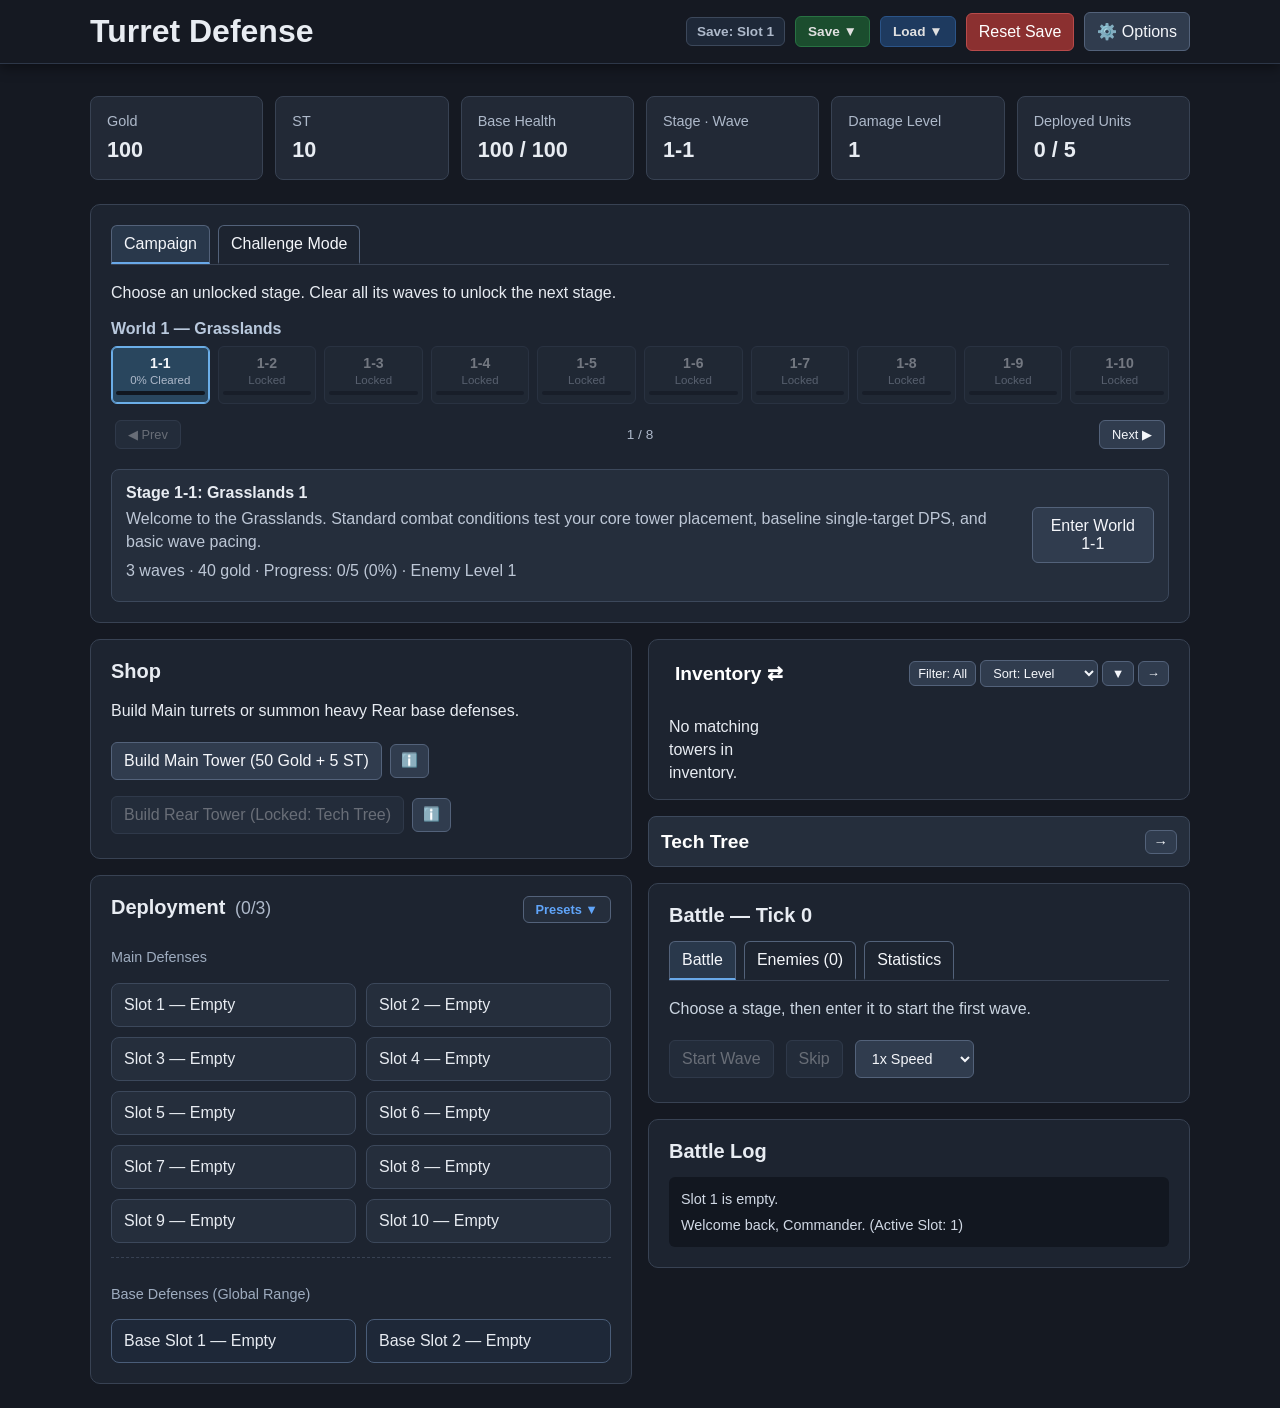
==== towerdefense/index.html @ 0124f371 "Rename towerdefense.html to index.html" ====
<!doctype html>
<html lang="en">
  <head>
    <meta charset="UTF-8" />
    <meta name="viewport" content="width=device-width, initial-scale=1.0" />
    <title>Turret Defense</title>
    <link rel="stylesheet" href="style.css" />

    <script src="units.js" defer></script>
    <script src="pool.js" defer></script>
    <script src="enemies.js" defer></script>
    <script src="techTree.js" defer></script>
    <script src="game.js" defer></script>
    <script src="battle.js" defer></script>
  </head>

  <body>
    <!-- Sticky / Fixed Top Navigation Bar -->
    <div class="title-bar">
      <div class="title-row">
        <div>
          <h1>Turret Defense</h1>
        </div>

        <div class="save-controls-group">
          <span id="active-save-display" class="save-slot-display"
            >Save: Slot 1</span
          >

          <!-- Save Menu Dropdown -->
          <div class="slot-dropdown-container">
            <button
              id="save-menu-btn"
              class="slot-action-btn save"
              type="button"
            >
              Save ▼
            </button>
            <div id="save-menu" class="slot-dropdown-menu hidden">
              <button
                type="button"
                class="slot-menu-item"
                onclick="handleSaveToSlot(1)"
              >
                Save to Slot 1
              </button>
              <button
                type="button"
                class="slot-menu-item"
                onclick="handleSaveToSlot(2)"
              >
                Save to Slot 2
              </button>
              <button
                type="button"
                class="slot-menu-item"
                onclick="handleSaveToSlot(3)"
              >
                Save to Slot 3
              </button>
            </div>
          </div>

          <!-- Load Menu Dropdown -->
          <div class="slot-dropdown-container">
            <button
              id="load-menu-btn"
              class="slot-action-btn load"
              type="button"
            >
              Load ▼
            </button>
            <div id="load-menu" class="slot-dropdown-menu hidden">
              <button
                type="button"
                class="slot-menu-item"
                onclick="handleLoadFromSlot(1)"
              >
                Load Slot 1
              </button>
              <button
                type="button"
                class="slot-menu-item"
                onclick="handleLoadFromSlot(2)"
              >
                Load Slot 2
              </button>
              <button
                type="button"
                class="slot-menu-item"
                onclick="handleLoadFromSlot(3)"
              >
                Load Slot 3
              </button>
            </div>
          </div>

          <button id="reset-storage-button" class="reset-button" type="button">
            Reset Save
          </button>
          <button id="options-menu-btn" type="button" class="action-button">
            ⚙️ Options
          </button>
        </div>
      </div>
    </div>

    <!-- Options Modal Overlay -->
    <div id="options-modal-overlay" class="unit-popup-overlay hidden">
      <div class="unit-popup options-popup">
        <div class="unit-popup-header">
          <h2>⚙️ Game Options</h2>
          <button
            id="close-options-btn"
            type="button"
            class="unit-popup-close"
            aria-label="Close options"
          >
            ×
          </button>
        </div>

        <div class="options-content">
          <label class="option-row">
            <input type="checkbox" id="toggle-clear-popup-checkbox" checked />
            <span>Show Stage Cleared Summary Popup</span>
          </label>

          <label class="option-row">
            <input
              type="checkbox"
              id="toggle-backline-cooldown-checkbox"
              checked
            />
            <span>Show Backline Cooldown</span>
          </label>

          <label class="option-row">
            <input
              type="checkbox"
              id="toggle-frontline-cooldown-checkbox"
              checked
            />
            <span>Show Frontline Cooldown</span>
          </label>

          <label class="option-row">
            <input type="checkbox" id="toggle-swap-layout-checkbox" />
            <span>Show Backline Above Main</span>
          </label>

          <label class="option-row">
            <input type="checkbox" id="toggle-simplified-log-checkbox" />
            <span>Simplify Battle Log</span>
          </label>

          <label class="option-row">
            <input type="checkbox" id="toggle-hide-maxed-tech-checkbox" />
            <span>Hide Maxed Tech Upgrades</span>
          </label>

          <label class="option-row">
            <input type="checkbox" id="toggle-unpin-topbar-checkbox" />
            <span>Unpin Top Bar</span>
          </label>

          <label class="option-row">
            <input
              type="checkbox"
              id="toggle-show-more-stats-checkbox"
              checked
            />
            <span>Show More Stats</span>
          </label>

          <label class="option-row">
            <input
              type="checkbox"
              id="toggle-show-tech-bonus-checkbox"
              checked
            />
            <span>Show Tech Stat Breakdown</span>
          </label>
        </div>

        <div class="unit-popup-actions">
          <button
            id="save-options-btn"
            type="button"
            class="stage-clear-continue-btn"
          >
            Done
          </button>
        </div>
      </div>
    </div>

    <!-- Non-Sticky Stats Bar -->
    <header class="stats-header">
      <div class="stats">
        <div class="stat"><span>Gold</span><strong id="gold">100</strong></div>
        <div class="stat"><span>ST</span><strong id="st">0</strong></div>
        <div class="stat">
          <span>Base Health</span><strong id="base-health">100 / 100</strong>
        </div>
        <div class="stat">
          <span>Stage · Wave</span><strong id="wave">1-1 · 0</strong>
        </div>
        <div class="stat">
          <span>Damage Level</span><strong id="damage-level">1</strong>
        </div>
        <div class="stat">
          <span>Deployed Units</span><strong id="active-slots">0 / 3</strong>
        </div>
      </div>
    </header>

    <main>
      <!-- FULL-WIDTH TOP PANEL -->
      <section class="panel campaign-panel">
        <div class="tab-buttons">
          <button
            id="campaign-mode-tab-btn"
            class="tab-button active"
            type="button"
          >
            Campaign
          </button>
          <button id="challenge-mode-tab-btn" class="tab-button" type="button">
            Challenge Mode
          </button>
        </div>

        <p id="mode-description-text">
          Choose an unlocked stage. Clear all its waves to unlock the next
          stage.
        </p>

        <div id="stage-world-label" class="stage-world-label">
          World 1 — Grasslands
        </div>

        <div id="stage-grid" class="stage-grid"></div>
        <div id="stage-details" class="stage-details"></div>
      </section>

      <!-- TWO-COLUMN GAME CONTAINER -->
      <div class="game-columns">
        <!-- LEFT COLUMN: Gameplay & Actions -->
        <div class="left-column">
          <section class="panel shop-panel">
            <h2>Shop</h2>
            <p>Build Main turrets or summon heavy Rear base defenses.</p>

            <div class="shop-actions">
              <div class="shop-build-group">
                <button id="buy-unit" type="button">
                  Build Main Tower (50 Gold + 5 ST)
                </button>
                <button
                  id="main-pool-info-btn"
                  class="pool-info-btn"
                  type="button"
                  title="View Main Tower Pool"
                >
                  ℹ️
                </button>
              </div>

              <div class="shop-build-group">
                <button id="buy-rear-unit" type="button">
                  Build Rear Tower (100 Gold + 10 ST)
                </button>
                <button
                  id="rear-pool-info-btn"
                  class="pool-info-btn"
                  type="button"
                  title="View Rear Tower Pool"
                >
                  ℹ️
                </button>
              </div>
            </div>
          </section>

          <section class="panel deployment-panel">
            <div class="deployment-header">
              <div>
                <h2>Deployment <span id="deployment-count">(0/3)</span></h2>
              </div>
              <button
                id="toggle-presets-btn"
                class="preset-toggle-btn"
                type="button"
              >
                Presets ▼
              </button>
            </div>

            <div id="preset-panel" class="preset-collapsible hidden"></div>

            <!-- Main Defenses Wrapper -->
            <div class="main-deployment-row">
              <p class="hint">Main Defenses</p>
              <div id="slots" class="slots"></div>
            </div>

            <!-- Base Defenses Wrapper -->
            <div class="base-deployment-row">
              <p class="hint">Base Defenses (Global Range)</p>
              <div id="base-slots" class="slots base-slots"></div>
            </div>
          </section>
        </div>

        <!-- RIGHT COLUMN: Management & Progression -->
        <div class="right-column">
          <section class="panel inventory-panel">
            <div class="inventory-header">
              <div>
                <button
                  id="inventory-title-btn"
                  class="inventory-tab-btn"
                  type="button"
                >
                  Inventory ⇄
                </button>
              </div>

              <div class="inventory-controls">
                <button id="inventory-filter-button" type="button">
                  Filter: All
                </button>

                <!-- Changed from button to dropdown -->
                <select id="inventory-sort-select" aria-label="Sort Inventory">
                  <option value="level" selected>Sort: Level</option>
                  <option value="name">Sort: Name</option>
                  <option value="rarity">Sort: Rarity</option>
                  <option value="upgrades">Sort: Upgrade</option>
                  <option value="newest">Sort: Newest</option>
                </select>

                <button
                  id="inventory-sort-order-button"
                  type="button"
                  aria-label="Toggle sort order"
                >
                  ▼
                </button>
                <button
                  id="toggle-inventory-button"
                  type="button"
                  aria-label="Toggle Inventory"
                >
                  →
                </button>
              </div>
            </div>

            <div id="inventory-content">
              <div id="inventory-list" class="unit-list"></div>
            </div>
          </section>

          <section class="panel tech-tree-panel">
            <div class="tech-tree-header">
              <h2>Tech Tree</h2>

              <div class="tech-tab-buttons">
                <button
                  id="tech-tree-tab-btn"
                  class="tab-button active"
                  type="button"
                >
                  Tech Tree
                </button>
                <button
                  id="challenge-bonus-tab-btn"
                  class="tab-button"
                  type="button"
                >
                  Challenge Bonus
                </button>
              </div>

              <button
                id="toggle-tech-tree-button"
                type="button"
                aria-label="Toggle Tech Tree"
              >
                →
              </button>
            </div>
            <div id="tech-tree-content" class="tech-tree-content"></div>
          </section>
          <section class="panel battle-panel">
            <h2>Battle — Tick <span id="tick-count">0</span></h2>

            <div class="tab-buttons">
              <button
                id="battle-tab-button"
                class="tab-button active"
                type="button"
                aria-selected="true"
              >
                Battle
              </button>

              <button
                id="enemies-tab-button"
                class="tab-button"
                type="button"
                aria-selected="false"
              >
                Enemies (<span id="enemy-count">0</span>)
              </button>

              <button
                id="stats-tab-button"
                class="tab-button"
                type="button"
                aria-selected="false"
              >
                Statistics
              </button>
            </div>

            <div id="battle-tab" class="tab-content">
              <p id="enemy-status">
                Choose a stage, then enter it to start the first wave.
              </p>

              <div class="battle-controls">
                <button id="start-wave" type="button" disabled>
                  Start Wave
                </button>
                <button id="skip-battle" type="button" disabled>Skip</button>
                <select id="speed-select" class="speed-dropdown">
                  <option value="slowest">Slowest</option>
                  <option value="0.5">0.5x Speed</option>
                  <option value="1" selected>1x Speed</option>
                  <option value="2">2x Speed</option>
                  <option value="4">4x Speed</option>
                  <option value="8">8x Speed</option>
                  <option value="16">16x Speed</option>
                </select>
              </div>
            </div>

            <div id="enemies-tab" class="tab-content" hidden>
              <div class="enemies-tab-controls">
                <label for="enemy-sort-select">Sort By: </label>
                <select id="enemy-sort-select">
                  <option value="default">Default</option>
                  <option value="first">First</option>
                  <option value="last">Last</option>
                  <option value="strongest">Strongest</option>
                  <option value="weakest">Weakest</option>
                  <option value="highest_armor">Armor</option>
                  <option value="lowest_armor">Light</option>
                </select>
              </div>

              <div id="enemy-list" class="enemy-list">
                <p class="empty-message">No active enemies.</p>
              </div>
            </div>

            <div id="stats-tab" class="tab-content" hidden>
              <div id="stats-list" class="stats-list">
                <p class="empty-message">No battle statistics yet.</p>
              </div>
            </div>
          </section>

          <section class="panel log-panel">
            <h2>Battle Log</h2>
            <div id="log" class="log" aria-live="polite"></div>
          </section>
        </div>
      </div>
    </main>
  </body>
</html>
---- towerdefense/style.css ----
/* ==========================================================================
   1. GLOBAL STYLES & RESET
   ========================================================================== */

* {
  box-sizing: border-box;
}

[hidden] {
  display: none !important;
}

body {
  margin: 0;
  padding: 24px;
  background: #151922;
  color: #e8ecf2;
  font-family: Arial, sans-serif;
}

header,
main {
  width: 100%;
  max-width: 1100px;
  margin: 0 auto;
}

h1 {
  margin: 0;
}

h2 {
  margin: 0 0 14px;
  font-size: 1.25rem;
}

p {
  line-height: 1.45;
}

.hint,
.empty-message {
  color: #9eacbf;
  font-size: 0.9rem;
}

*::-webkit-scrollbar {
  display: none;
}

* {
  -ms-overflow-style: none; /* IE and Edge */
  scrollbar-width: none; /* Firefox */
}

/* ==========================================================================
   2. HEADER & STATS BAR
   ========================================================================== */

.title-bar {
  position: fixed;
  top: 0;
  left: 0;
  width: 100%;
  z-index: 500;
  background: #151922;
  padding: 12px 24px;
  border-bottom: 1px solid #2d3748;
  box-shadow: 0 4px 12px rgba(0, 0, 0, 0.4);
}

.title-row {
  display: flex;
  align-items: center;
  justify-content: space-between;
  gap: 12px;
  max-width: 1100px;
  margin: 0 auto;
}

body.topbar-unpinned .title-bar {
  position: relative;
  padding: 12px 0;
  box-shadow: none;
  border-bottom: 1px solid #2d3748;
}

body.topbar-unpinned .stats-header {
  margin-top: 16px;
}

.stats-header {
  width: 100%;
  max-width: 1100px;
  margin: 72px auto 24px auto;
}

.stats {
  display: grid;
  grid-template-columns: repeat(auto-fit, minmax(130px, 1fr));
  gap: 12px;
}

.options-popup {
  max-width: 380px;
  width: 90%;
}

.options-content {
  display: flex;
  flex-direction: column;
  gap: 10px;
  margin: 16px 0;
  text-align: left;
}

.option-row {
  display: flex;
  align-items: center;
  gap: 12px;
  font-size: 0.9rem;
  color: #e5e7eb;
  cursor: pointer;
  user-select: none;
  padding: 10px 12px;
  border-radius: 6px;
  background: #1f2937;
  border: 1px solid #374151;
  transition: background 0.15s ease;
}

.option-row:hover {
  background: #2d3748;
}

.option-row input[type="checkbox"] {
  width: 18px;
  height: 18px;
  cursor: pointer;
  accent-color: #3b82f6;
}

.unit-popup-overlay.hidden,
.hidden {
  display: none !important;
}

.stat {
  display: flex;
  flex-direction: column;
  gap: 8px;
  padding: 16px;
  background: #222936;
  border: 1px solid #384253;
  border-radius: 8px;
}

.stat span {
  color: #aeb9ca;
  font-size: 0.9rem;
}

.stat strong {
  font-size: 1.35rem;
}

.stat strong.critical {
  color: #ff6666;
}

/* ==========================================================================
   3. LAYOUT & PANELS
   ========================================================================== */

main {
  display: flex;
  flex-direction: column;
  gap: 16px;
}

.game-columns {
  display: flex;
  gap: 16px;
  align-items: flex-start;
}

.left-column,
.right-column {
  flex: 1;
  display: flex;
  flex-direction: column;
  gap: 16px;
  min-width: 0;
}

.panel {
  min-width: 0;
  padding: 20px;
  background: #1d2430;
  border: 1px solid #384253;
  border-radius: 10px;
}

.campaign-panel {
  grid-column: 1 / -1;
}

/* ==========================================================================
   4. FORM CONTROLS & SHOP
   ========================================================================== */

button,
select {
  padding: 9px 12px;
  border: 1px solid #53627a;
  border-radius: 6px;
  background: #303c4e;
  color: #f4f6fa;
  font: inherit;
}

button {
  cursor: pointer;
}

button:hover:not(:disabled) {
  background: #40516a;
}

button:disabled {
  cursor: not-allowed;
  opacity: 0.35;
}

#buy-unit,
#buy-rear-unit,
#start-wave,
#skip-battle {
  margin: 4px 4px 4px 0;
}

.reset-button {
  background: #8b3030;
  color: #ffffff;
  border-color: #b84b4b;
}

.reset-button:hover:not(:disabled) {
  background: #a83a3a;
}

/* Shop Layout & Build Button Groups */
.shop-header {
  display: flex;
  justify-content: space-between;
  align-items: center;
  margin-bottom: 8px;
}

.shop-header h2 {
  margin: 0;
}

.shop-actions {
  display: flex;
  gap: 8px;
  flex-wrap: wrap;
  align-items: center;
}

.shop-build-group {
  display: inline-flex;
  align-items: center;
  gap: 4px;
}

.pool-info-btn {
  padding: 9px 10px;
  background: #303c4e;
  border: 1px solid #53627a;
  border-radius: 6px;
  color: #f8fafc;
  cursor: pointer;
  font-size: 0.85rem;
  line-height: 1;
}

.pool-info-btn:hover {
  background: #40516a;
  border-color: #60a5fa;
}

/* Save Controls Layout */
.save-controls-group {
  display: flex;
  align-items: center;
  gap: 10px;
  flex-wrap: wrap;
}

.save-slot-display {
  font-size: 0.85rem;
  font-weight: 600;
  color: #aeb9ca;
  background: #1e2838;
  padding: 6px 10px;
  border: 1px solid #3c485b;
  border-radius: 6px;
  white-space: nowrap;
}

.slot-dropdown-container {
  position: relative;
  display: inline-block;
}

.slot-action-btn {
  padding: 7px 12px;
  font-size: 0.85rem;
  font-weight: 600;
  border-radius: 6px;
  cursor: pointer;
  white-space: nowrap;
}

.slot-action-btn.save {
  background: #1b4d2e;
  border: 1px solid #287243;
  color: #e0e0e0;
}

.slot-action-btn.save:hover:not(:disabled) {
  background: #23633b;
}

.slot-action-btn.load {
  background: #1e3a5f;
  border: 1px solid #2b5488;
  color: #e0e0e0;
}

.slot-action-btn.load:hover:not(:disabled) {
  background: #284c7a;
}

.slot-dropdown-menu {
  position: absolute;
  top: calc(100% + 4px);
  left: 0;
  z-index: 100;
  display: flex;
  flex-direction: column;
  min-width: 130px;
  background: #1d2430;
  border: 1px solid #3c485b;
  border-radius: 6px;
  box-shadow: 0 6px 16px rgba(0, 0, 0, 0.45);
  overflow: hidden;
}

.slot-dropdown-menu.hidden {
  display: none !important;
}

.slot-menu-item {
  padding: 8px 12px;
  font-size: 0.82rem;
  text-align: left;
  background: transparent;
  border: none;
  border-bottom: 1px solid #2d3748;
  color: #e8ecf2;
  cursor: pointer;
  border-radius: 0;
  margin: 0;
}

.slot-menu-item:last-child {
  border-bottom: none;
}

.slot-menu-item:hover {
  background: #29384b;
  color: #60a5fa;
}

/* ==========================================================================
   5. CAMPAIGN & STAGE SELECT
   ========================================================================== */

.setting-toggle-label {
  display: flex;
  align-items: center;
  gap: 6px;
  font-size: 0.85rem;
  color: #aeb9ca;
  cursor: pointer;
  user-select: none;
}

.setting-toggle-label input[type="checkbox"] {
  cursor: pointer;
  accent-color: #3b82f6;
}

.tower-stats-details {
  background: #17202e;
  border: 1px solid #2d3848;
  border-radius: 8px;
  margin: 12px 0 16px 0;
  text-align: left;
  overflow: hidden;
}

.tower-stats-details summary {
  padding: 10px 14px;
  font-size: 0.88rem;
  font-weight: 600;
  color: #60a5fa;
  cursor: pointer;
  user-select: none;
  background: #1e2838;
}

.tower-stats-details summary:hover {
  background: #253346;
}

.tower-stats-list {
  padding: 10px 12px;
  display: flex;
  flex-direction: column;
  gap: 8px;
  max-height: 180px;
  overflow-y: auto;
}

.tower-stat-card {
  background: #111827;
  border: 1px solid #1f2937;
  border-radius: 6px;
  padding: 8px 10px;
  font-size: 0.82rem;
}

.tower-stat-header {
  display: flex;
  justify-content: space-between;
  margin-bottom: 4px;
  color: #e5e7eb;
}

.tower-stat-metrics {
  display: flex;
  gap: 12px;
  color: #9ca3af;
  font-size: 0.78rem;
}

.tower-stat-metrics strong {
  color: #34d399;
}

.stage-clear-popup {
  max-width: 380px;
  text-align: center;
  padding: 20px;
}

.stage-clear-title {
  font-size: 1.4rem;
  color: #fbbf24;
  margin-bottom: 4px;
}

.stage-rewards-box {
  background: #17202e;
  border: 1px solid #2d3848;
  border-radius: 8px;
  padding: 12px 16px;
  margin: 16px 0;
  text-align: left;
}

.stage-rewards-list {
  list-style: none;
  padding: 0;
  margin: 8px 0 0 0;
  display: flex;
  flex-direction: column;
  gap: 6px;
  font-size: 0.95rem;
}

.stage-rewards-list .bonus-text {
  color: #34d399;
  font-weight: 600;
}

.stage-rewards-list .unlock-text {
  color: #60a5fa;
  font-weight: 600;
}

.stage-clear-footer {
  display: flex;
  align-items: center;
  justify-content: space-between;
  margin-top: 16px;
  gap: 12px;
}

.dont-show-again-label {
  font-size: 0.8rem;
  color: #94a3b8;
  cursor: pointer;
  display: flex;
  align-items: center;
  gap: 4px;
}

.stage-clear-continue-btn {
  padding: 8px 18px;
  font-size: 0.9rem;
  font-weight: 700;
  background: #2563eb;
  border: 1px solid #3b82f6;
  border-radius: 6px;
  color: #ffffff;
  cursor: pointer;
}

.stage-clear-continue-btn:hover {
  background: #1d4ed8;
}

.stage-action-buttons {
  display: flex;
  align-items: center;
  gap: 10px;
}

.stage-exit-btn {
  padding: 8px 14px;
  font-size: 0.9rem;
  font-weight: 600;
  background: #7f1d1d;
  border: 1px solid #b91c1c;
  border-radius: 6px;
  color: #fecaca;
  cursor: pointer;
  transition: background 0.15s ease;
}

.stage-exit-btn:hover {
  background: #991b1b;
}

.stage-pagination {
  display: flex;
  justify-content: space-between;
  align-items: center;
  margin: 10px 0 4px;
  padding: 6px 4px;
  font-size: 0.85rem;
  color: #aeb9ca;
}

.stage-pagination button {
  padding: 6px 12px;
  font-size: 0.8rem;
}

.stage-world-label {
  color: #b9c9dd;
  font-weight: 700;
  margin: 12px 0 8px;
}

.stage-grid {
  display: grid;
  grid-template-columns: repeat(10, minmax(0, 1fr));
  gap: 8px;
}

.stage-button {
  min-width: 0;
  display: flex;
  flex-direction: column;
  align-items: center;
  justify-content: center;
  gap: 3px;
  padding: 8px 4px;
  background: #252e3c;
  border-color: #3c485b;
}

.stage-button .stage-id {
  font-weight: 700;
  font-size: 0.88rem;
}

.stage-button .stage-status {
  font-size: 0.72rem;
  color: #aeb9ca;
  white-space: nowrap;
}

.stage-progress-track {
  width: 100%;
  height: 4px;
  background: #111720;
  border-radius: 2px;
  overflow: hidden;
  margin-top: 2px;
}

.stage-progress-fill {
  height: 100%;
  background: #38b779;
  border-radius: inherit;
  transition: width 150ms ease;
}

.stage-button.selected {
  background: #29465e;
  border-color: #6baee8;
  box-shadow: inset 0 0 0 1px #6baee8;
}

.stage-button.cleared .stage-status {
  color: #70d9a9;
}

.stage-button.locked {
  opacity: 0.4;
}

.stage-button.max-cleared {
  background: #202722;
  border-color: #354239;
  opacity: 1;
}

.stage-button.max-cleared .stage-status {
  color: #86efac;
}

.stage-button.max-cleared:hover:not(:disabled) {
  background: #2a352e;
  border-color: #86efac;
}

.stage-details {
  display: flex;
  align-items: center;
  justify-content: space-between;
  gap: 16px;
  margin-top: 14px;
  padding: 14px;
  background: #252e3c;
  border: 1px solid #3c485b;
  border-radius: 8px;
}

.stage-details p {
  margin: 5px 0;
  color: #bdc7d6;
}

.stage-details-main {
  min-width: 0;
}

.stage-details-main strong {
  font-size: 1rem;
}

.main-game-layout {
  display: flex;
  align-items: stretch;
  gap: 16px;
}

.shop-panel {
  height: 100%;
  box-sizing: border-box;
}

body.no-scroll {
  overflow: hidden !important;
}

/* ==========================================================================
   6. INVENTORY & WAREHOUSE
   ========================================================================== */

.inventory-header {
  display: flex;
  align-items: center;
  justify-content: space-between;
  gap: 8px;
  margin-bottom: 12px;
  flex-wrap: nowrap;
}

.inventory-tab-btn {
  background: none;
  border: none;
  color: #ffffff;
  font-size: 1.2rem;
  font-weight: bold;
  cursor: pointer;
  padding: 2px 6px;
  border-radius: 4px;
  white-space: nowrap;
  transition: background 0.15s ease;
}

.inventory-tab-btn:hover {
  background: rgba(255, 255, 255, 0.1);
}

.inventory-controls {
  display: flex;
  align-items: center;
  gap: 4px;
  flex-shrink: 0;
}

.inventory-controls button,
.inventory-controls select {
  font-size: 0.8rem;
  padding: 4px 8px;
  white-space: nowrap;
}

#inventory-sort-order-button {
  padding: 4px 8px;
  min-width: 32px;
  font-size: 0.8rem;
  text-align: center;
}

#inventory-content {
  max-height: 80px;
  overflow-y: auto;
  transition: max-height 0.2s ease-in-out;
}

#inventory-list {
  display: grid;
  grid-template-columns: repeat(4, minmax(0, 1fr));
  gap: 10px;
  align-items: stretch;
}

.unit-card {
  min-width: 0;
  padding: 12px;
  background: #252e3c;
  border: 2px solid #3c485b;
  border-radius: 8px;
  overflow-wrap: anywhere;
  color: #ffffff;
  transition:
    border-color 0.2s ease,
    box-shadow 0.2s ease;
}

/* Dynamic Rarity Outlines */
.unit-card.common {
  border-color: #9ca3af;
}

.unit-card.uncommon {
  border-color: #34d399;
  box-shadow: 0 0 6px rgba(52, 211, 153, 0.15);
}

.unit-card.rare {
  border-color: #60a5fa;
  box-shadow: 0 0 8px rgba(96, 165, 250, 0.2);
}

.unit-card.epic {
  border-color: #a855f7;
  box-shadow: 0 0 10px rgba(168, 85, 247, 0.25);
}

.unit-card.legendary {
  border-color: #f59e0b;
  box-shadow: 0 0 12px rgba(245, 158, 11, 0.3);
}

.unit-card strong {
  display: block;
  margin-bottom: 4px;
}

.unit-card p {
  color: #bdc7d6;
  margin: 6px 0;
}

.unit-card.selected-target {
  border-color: #6baee8;
  background: #29465e;
}

.unit-card-compact {
  display: flex;
  flex-direction: column;
  align-items: flex-start;
  justify-content: center;
  gap: 4px;
  width: 100%;
  height: 72px;
  padding: 10px 12px;
  box-sizing: border-box;
  text-align: left;
  cursor: pointer;
  overflow: hidden;
  color: #ffffff;
}

.unit-card-compact strong {
  font-size: 0.9rem;
  white-space: nowrap;
  text-overflow: ellipsis;
  overflow: hidden;
  width: 100%;
}

.unit-card-compact span,
.unit-card-compact .unit-card-level {
  font-size: 0.8rem;
  color: #aeb9ca;
}

.warehouse-tile {
  box-sizing: border-box;
  color: #ffffff;
}

.inventory-panel.expanded {
  position: fixed !important;
  top: 0 !important;
  left: 0 !important;
  width: 100vw !important;
  height: 100vh !important;
  max-width: 100vw !important;
  max-height: 100vh !important;
  margin: 0 !important;
  border-radius: 0 !important;
  box-sizing: border-box !important;
  padding: 20px !important;
  background-color: #121212 !important;
  z-index: 9999 !important;
  display: flex !important;
  flex-direction: column !important;
}

.inventory-panel.expanded .inventory-header {
  margin-bottom: 15px;
  padding-bottom: 10px;
  border-bottom: 1px solid #333;
  flex-shrink: 0;
}

.inventory-panel.expanded #inventory-content {
  flex: 1 !important;
  max-height: none !important;
  height: 100% !important;
  overflow: hidden !important;
}

.inventory-panel.expanded #inventory-list {
  display: grid !important;
  grid-template-columns: repeat(auto-fill, minmax(180px, 1fr)) !important;
  grid-auto-rows: max-content !important;
  gap: 10px !important;
  height: 100% !important;
  overflow-y: auto !important;
  align-content: start !important;
  padding-right: 5px !important;
}

.inventory-panel.expanded #inventory-list .unit-card,
.inventory-panel.expanded #inventory-list .warehouse-tile {
  width: 100% !important;
  box-sizing: border-box !important;
  margin: 0 !important;
}

/* ==========================================================================
   7. TECH TREE PANEL & GRID STYLING
   ========================================================================== */

/* --- Collapsed View (Main Board) --- */
/* Hide tab buttons when collapsed */
.tech-tree-panel:not(.expanded) .tech-tab-buttons {
  display: none !important;
}

/* --- Expanded Overlay View --- */
/* Hide the simple h2 title when expanded */
.tech-tree-panel.expanded .tech-tree-header h2 {
  display: none !important;
}

/* Show the tab buttons when expanded */
.tech-tree-panel.expanded .tech-tab-buttons {
  display: flex !important;
  gap: 8px;
}

.tech-tree-panel {
  background: #252e3c;
  border: 1px solid #3c485b;
  border-radius: 8px;
  padding: 12px;
}

.tech-tree-header {
  display: flex;
  align-items: center;
  justify-content: space-between;
  margin-top: 1px;
  gap: 8px;
  flex-wrap: nowrap;
}

.tech-tree-header h2 {
  margin: 0;
  font-size: 1.2rem;
  font-weight: bold;
  color: #ffffff;
}

.tech-tree-header button {
  font-size: 0.9rem;
  padding: 3px 8px;
  white-space: nowrap;
}

.tech-tree-panel.expanded {
  position: fixed !important;
  top: 0 !important;
  left: 0 !important;
  width: 100vw !important;
  height: 100vh !important;
  max-width: 100vw !important;
  max-height: 100vh !important;
  margin: 0 !important;
  border-radius: 0 !important;
  box-sizing: border-box !important;
  padding: 20px !important;
  background-color: #121212 !important;
  z-index: 9999 !important;
  display: flex !important;
  flex-direction: column !important;
}

.tech-tree-panel.expanded .tech-tree-header {
  max-width: 1200px;
  width: 100%;
  margin: 0 auto 15px auto;
  padding-bottom: 10px;
  border-bottom: 1px solid #333;
  flex-shrink: 0;
}

.tech-tree-panel.expanded .tech-tree-content {
  flex: 1;
  overflow-y: auto;
  border-top: none;
  margin-top: 0;
  padding-top: 0;
  max-width: 1200px;
  width: 100%;
  margin-left: auto;
  margin-right: auto;
  padding-left: 20px;
  padding-right: 20px;
  box-sizing: border-box;
}

.tech-tree-grid {
  display: grid;
  grid-template-columns: repeat(5, minmax(0, 1fr));
  gap: 12px;
  margin-top: 10px;
}

.tech-section {
  position: relative;
  background: #1d2430;
  border: 1px solid #384253;
  border-radius: 8px;
  padding: 12px;
  display: flex;
  flex-direction: column;
  gap: 10px;
}

.tech-section.locked {
  opacity: 0.88;
}

.tech-section-title {
  margin: 0 0 6px 0;
  font-size: 1.05rem;
  color: #93c5fd;
  border-bottom: 1px solid #384253;
  padding-bottom: 6px;
}

.tech-lock-overlay {
  position: absolute;
  inset: 0;
  background: rgba(18, 23, 32, 0.55);
  backdrop-filter: blur(2px);
  border-radius: 8px;
  display: flex;
  flex-direction: column;
  align-items: center;
  justify-content: center;
  text-align: center;
  padding: 12px;
  z-index: 10;
  color: #f87171;
}

.tech-node-list {
  display: flex;
  flex-direction: column;
  gap: 8px;
}

.tech-node-card {
  background: #252e3c;
  border: 1px solid #3c485b;
  border-radius: 6px;
  padding: 10px;
  display: flex;
  flex-direction: column;
  gap: 6px;
}

.tech-node-card.maxed {
  border-color: #38b779;
}

.tech-node-header {
  display: flex;
  align-items: center;
  justify-content: space-between;
  gap: 6px;
}

.tech-node-header strong {
  font-size: 0.88rem;
  color: #f4f6fa;
  flex: 1;
  min-width: 0;
}

.tech-node-badge {
  font-size: 0.75rem;
  background: #111720;
  color: #60a5fa;
  padding: 2px 6px;
  border-radius: 4px;
  white-space: nowrap;
  flex-shrink: 0;
}

.tech-node-desc {
  font-size: 0.78rem;
  color: #aeb9ca;
  margin: 0;
  line-height: 1.3;
}

.tech-upgrade-btn {
  font-size: 0.8rem;
  padding: 6px 8px;
  margin-top: 4px;
  width: 100%;
}

/* ==========================================================================
   8. DEPLOYMENT & SLOTS
   ========================================================================== */

.cooldown-badge {
  display: inline-block;
  background: #1f2937;
  color: #f59e0b;
  border: 1px solid #374151;
  font-size: 0.75rem;
  font-weight: bold;
  padding: 2px 6px;
  border-radius: 4px;
  margin: 4px 0;
}

.cooldown-badge.ready {
  color: #10b981;
  border-color: #059669;
  background: #064e3b;
}

.deployment-header h2 #deployment-count {
  font-size: 1.1rem;
  font-weight: normal;
  color: #aeb9ca;
  margin-left: 4px;
}

.slots {
  display: grid;
  grid-template-columns: repeat(auto-fit, minmax(200px, 1fr));
  gap: 10px;
}

.slot {
  min-width: 0;
  padding: 12px;
  background: #252e3c;
  border: 1px solid #3c485b;
  border-radius: 8px;
  overflow-wrap: anywhere;
}

.slot strong {
  display: block;
  margin-bottom: 8px;
}

.slot p {
  color: #bdc7d6;
  margin: 6px 0;
}

.slot-buttons {
  display: flex;
  gap: 6px;
  align-items: center;
}

.slot-buttons button,
.targeting-select {
  margin: 4px 0 0;
  padding: 5px 6px;
  font-size: 0.8rem;
}

.targeting-select {
  flex: 0 0 auto;
  width: auto;
  background: #252e3c;
  border: 1px solid #53627a;
  border-radius: 6px;
  color: #e8ecf2;
  cursor: pointer;
}

.range-toggle {
  width: auto;
  margin: 4px 0 0;
}

.range-toggle.selected {
  background: #245a48;
  border-color: #48b98c;
}

.slot.range-covered {
  background: #243b39;
  border-color: #367e67;
}

.slot.range-selected {
  background: #29465e;
  border-color: #6baee8;
  box-shadow: inset 0 0 0 1px #6baee8;
}

.range-info {
  margin-top: 8px;
  padding: 8px;
  border-radius: 6px;
  background: #172b29;
  color: #a7f3d0;
  font-size: 0.85rem;
  line-height: 1.5;
}

.range-info:empty {
  display: none;
}

.base-deployment-row {
  margin-top: 14px;
  padding-top: 12px;
  border-top: 1px dashed #384253;
}

.base-slots {
  grid-template-columns: repeat(2, minmax(0, 1fr));
  gap: 10px;
}

.slot.base-slot {
  background: #1e2838;
  border: 1px solid #4a5d78;
}

.slot.base-slot strong {
  color: #93c5fd;
}

.deployment-header {
  display: flex;
  justify-content: space-between;
  align-items: flex-start;
  gap: 12px;
  margin-bottom: 8px;
}

.preset-toggle-btn {
  padding: 5px 12px;
  font-size: 0.8rem;
  font-weight: 600;
  border-radius: 6px;
  border: 1px solid #53627a;
  background: #252e3c;
  color: #60a5fa;
  cursor: pointer;
  transition: all 0.2s ease;
  white-space: nowrap;
}

.preset-toggle-btn:hover {
  background: #303c4e;
  border-color: #60a5fa;
}

.preset-toggle-btn.active {
  background: #1e3a5f;
  color: #ffffff;
  border-color: #3b82f6;
}

.preset-collapsible {
  display: flex;
  flex-direction: row;
  align-items: center;
  justify-content: space-between;
  gap: 8px;
  flex-wrap: nowrap;
  background: #17202c;
  border: 1px solid #384253;
  border-radius: 6px;
  padding: 6px 10px;
  margin-bottom: 12px;
  white-space: nowrap;
}

.preset-collapsible.hidden {
  display: none !important;
}

.preset-list {
  display: flex;
  flex-direction: row;
  align-items: center;
  gap: 8px;
  flex-wrap: nowrap;
}

.preset-group {
  display: flex;
  align-items: center;
  gap: 4px;
  background: #252e3c;
  padding: 3px 6px;
  border-radius: 4px;
  border: 1px solid #3c485b;
}

.preset-label {
  font-weight: 700;
  font-size: 0.75rem;
  color: #aeb9ca;
  margin-right: 2px;
}

.preset-actions {
  display: flex;
  gap: 2px;
}

.preset-btn {
  padding: 3px 6px;
  font-size: 0.7rem;
  font-weight: 600;
  border-radius: 3px;
  border: 1px solid #3d3d3d;
  cursor: pointer;
  line-height: 1.2;
  transition: background 0.15s ease;
}

.preset-btn:disabled {
  opacity: 0.35;
  cursor: not-allowed;
}

.preset-btn.load-btn {
  background: #1e3a5f;
  border-color: #2b5488;
  color: #e0e0e0;
}

.preset-btn.load-btn:hover:not(:disabled) {
  background: #284c7a;
}

.preset-btn.load-btn.empty {
  background: #111720;
  border-color: #384253;
  border-style: dashed;
  color: #64748b;
}

.preset-btn.save-btn {
  background: #1b4d2e;
  border-color: #287243;
  color: #e0e0e0;
}

.preset-btn.save-btn:hover:not(:disabled) {
  background: #23633b;
}

.preset-btn.recall-btn {
  padding: 4px 10px;
  font-size: 0.75rem;
  background: #4a1515;
  border-color: #722222;
  color: #ffcccc;
  white-space: nowrap;
  margin-left: auto;
}

.preset-btn.recall-btn:hover:not(:disabled) {
  background: #611c1c;
}

/* ==========================================================================
   9. UNIT POPUP & BUILD POOL MODALS
   ========================================================================== */

.pool-modal-overlay {
  position: fixed;
  inset: 0;
  background: rgba(0, 0, 0, 0.7);
  display: flex;
  align-items: center;
  justify-content: center;
  z-index: 1000;
  backdrop-filter: blur(4px);
}

.pool-modal {
  background: #1e293b;
  border: 1px solid rgba(255, 255, 255, 0.15);
  border-radius: 12px;
  padding: 20px;
  max-width: 440px;
  width: 90%;
  max-height: 85vh;
  display: flex;
  flex-direction: column;
  color: #f8fafc;
  box-shadow: 0 10px 25px rgba(0, 0, 0, 0.5);
}

.pool-modal-header {
  display: flex;
  justify-content: space-between;
  align-items: center;
  margin-bottom: 12px;
  border-bottom: 1px solid rgba(255, 255, 255, 0.1);
  padding-bottom: 8px;
  flex-shrink: 0;
}

.pool-modal-header h3 {
  margin: 0;
  font-size: 1.1rem;
}

.pool-modal-close {
  background: none;
  border: none;
  color: #94a3b8;
  font-size: 1.4rem;
  cursor: pointer;
  padding: 0 4px;
}

.pool-modal-close:hover {
  color: #f8fafc;
}

.pool-group-container {
  max-height: 65vh;
  overflow-y: auto;
  padding-right: 6px;
}

.pool-list {
  list-style: none;
  padding: 0;
  margin: 6px 0 0 0;
  display: flex;
  flex-direction: column;
  gap: 6px;
  font-size: 0.88rem;
}

.rarity-section {
  margin-bottom: 14px;
  text-align: left;
}

.rarity-title {
  margin: 6px 0 4px 0;
  font-size: 0.95rem;
  border-bottom: 1px solid rgba(255, 255, 255, 0.1);
  padding-bottom: 2px;
}

.rarity-title.legendary {
  color: #f59e0b;
}

.rarity-title.epic {
  color: #a855f7;
}

.rarity-title.rare {
  color: #60a5fa;
}

.rarity-title.uncommon {
  color: #34d399;
}

.rarity-title.common {
  color: #9ca3af;
}

.unit-popup-overlay {
  position: fixed;
  inset: 0;
  z-index: 9999;
  display: flex;
  align-items: center;
  justify-content: center;
  padding: 16px;
  box-sizing: border-box;
  background: rgba(0, 0, 0, 0.7);
}

.unit-popup-layout {
  display: flex;
  align-items: flex-start;
  justify-content: center;
  gap: 12px;
  max-width: 95vw;
  max-height: 90vh;
}

.unit-popup-layout > .unit-popup {
  flex: 0 1 460px; /* Widened from 360px to 460px */
  min-width: 0;
}

.unit-popup {
  width: min(100%, 500px); /* Widened max-width from 420px to 500px */
  max-height: 85vh;
  overflow-y: auto;
  padding: 20px;
  box-sizing: border-box;
  border: 1px solid #666666;
  border-radius: 12px;
  background: #202020;
  color: #ffffff;
  box-shadow: 0 10px 40px rgba(0, 0, 0, 0.5);
}

.unit-popup-details {
  display: grid;
  grid-template-columns: repeat(2, minmax(0, 1fr));
  gap: 6px 16px; /* Increased column spacing */
  margin-bottom: 18px;
}

.unit-popup-details p {
  margin: 4px 0;
  font-size: 0.9rem;
  white-space: nowrap; /* Prevents awkward line breaks */
  overflow: hidden;
  text-overflow: ellipsis;
}

.unit-popup-header {
  display: flex;
  align-items: center;
  justify-content: space-between;
  gap: 12px;
  margin-bottom: 12px;
}

.unit-popup-header h2 {
  margin: 0;
  font-size: 1.25rem;
}

.unit-popup-subtitle {
  margin: 4px 0 0;
  font-size: 0.85rem;
  color: #aeb9ca;
}

.unit-popup-close {
  flex-shrink: 0;
  font-size: 1.5rem;
  line-height: 1;
  padding: 6px 12px;
}

.unit-popup-details {
  display: grid;
  grid-template-columns: repeat(2, minmax(0, 1fr));
  gap: 4px 12px;
  margin-bottom: 18px;
}

.unit-popup-details p {
  margin: 4px 0;
  overflow-wrap: anywhere;
}

/* Unit Popup Rarity Outlines */
.unit-popup.common {
  border: 2px solid #9ca3af;
}

.unit-popup.uncommon {
  border: 2px solid #34d399;
  box-shadow: 0 0 16px rgba(52, 211, 153, 0.25);
}

.unit-popup.rare {
  border: 2px solid #60a5fa;
  box-shadow: 0 0 20px rgba(96, 165, 250, 0.3);
}

.unit-popup.epic {
  border: 2px solid #a855f7;
  box-shadow: 0 0 24px rgba(168, 85, 247, 0.35);
}

.unit-popup.legendary {
  border: 2px solid #f59e0b;
  box-shadow: 0 0 28px rgba(245, 158, 11, 0.4);
}

.deploy-row {
  display: flex;
  gap: 8px;
  align-items: center;
}

.deploy-row select {
  flex: 1;
}

.deploy-row button {
  flex: 0 0 auto;
  width: auto;
}

/* Unit Lock Button inside Popup */
.unit-lock-btn {
  font-family:
    "Segoe UI Symbol",
    -apple-system,
    sans-serif;
  font-variant-emoji: text;
  padding: 3px 8px;
  font-size: 0.7rem;
  font-weight: 800;
  letter-spacing: 0.5px;
  border-radius: 4px;
  margin-bottom: 2px;
  cursor: pointer;
  transition: all 0.15s ease;
  text-transform: uppercase;
  white-space: nowrap;
}

.unit-lock-btn.locked {
  background: #7f1d1d;
  border: 1px solid #f87171;
  color: #fca5a5;
  box-shadow: 0 0 8px rgba(239, 68, 68, 0.25);
}

.unit-lock-btn.unlocked {
  background: #1e293b;
  border: 1px solid #475569;
  color: #94a3b8;
}

.unit-lock-btn:hover {
  background: #313d52;
  border-color: #60a5fa;
}

/* Upgrade Menu Sort Controls */
.upgrade-sort-container {
  display: flex;
  width: 100%;
}

.upgrade-sort-select {
  width: 100%;
  padding: 6px 10px;
  font-size: 0.82rem;
  background: #18202c;
  border: 1px solid #374151;
  border-radius: 6px;
  color: #f3f4f6;
  cursor: pointer;
}

.upgrade-order-btn {
  padding: 6px 10px;
  font-size: 0.8rem;
  font-weight: 700;
  background: #1e293b;
  border: 1px solid #374151;
  border-radius: 6px;
  color: #38bdf8;
  cursor: pointer;
  white-space: nowrap;
  transition: all 0.15s ease;
}

.upgrade-order-btn:hover {
  background: #334155;
  border-color: #38bdf8;
}

.unit-popup-xp {
  margin: 10px 0 16px;
  padding: 10px;
  background: #18202c;
  border: 1px solid #2d3748;
  border-radius: 8px;
}

.unit-popup-xp-header {
  display: flex;
  justify-content: space-between;
  align-items: center;
  font-size: 0.85rem;
  color: #aeb9ca;
  margin-bottom: 6px;
}

.unit-popup-xp-header strong {
  color: #93c5fd;
}

.xp-track {
  width: 100%;
  height: 6px;
  overflow: hidden;
  background: #111720;
  border-radius: 999px;
  margin-top: 6px;
}

.xp-fill {
  height: 100%;
  background: #3b82f6;
  border-radius: inherit;
  transition: width 150ms ease;
}

.xp-header-right {
  display: flex;
  align-items: center;
  gap: 8px;
}

.xp-boost-btn {
  padding: 2px 8px;
  font-size: 0.75rem;
  font-weight: bold;
  background: #1b4d2e;
  border: 1px solid #287243;
  color: #34d399;
  border-radius: 4px;
  cursor: pointer;
}

.xp-boost-btn:hover:not(:disabled) {
  background: #23633b;
  color: #ffffff;
}

.unit-popup-actions {
  display: flex;
  flex-direction: column;
  gap: 12px;
  margin-top: 16px;
}

.deploy-container {
  display: flex;
  flex-direction: column;
  gap: 6px;
}

.deploy-container label {
  font-weight: bold;
  font-size: 0.9rem;
  color: #e8ecf2;
}

.deploy-row select {
  flex: 1;
  min-width: 0;
  width: auto;
  padding: 9px 8px;
}

.deploy-row button {
  flex: 1;
  min-width: 0;
  width: auto;
  padding: 9px 12px;
  white-space: nowrap;
}

.unit-popup-actions > button {
  width: 100%;
  padding: 10px;
}

.upgrade-side-panel {
  flex: 0 1 280px;
  min-width: 0;
  max-height: 80vh;
  overflow-y: auto;
}

.upgrade-side-panel > button {
  display: flex;
  flex-direction: column;
  align-items: flex-start;
  width: 100%;
  margin-bottom: 8px;
}

/* ==========================================================================
   10. BATTLE PANEL & TABS
   ========================================================================== */

.battle-panel h2 {
  margin-bottom: 14px;
}

.tab-buttons {
  display: flex;
  gap: 8px;
  border-bottom: 1px solid #384253;
  margin-bottom: 12px;
}

.tab-button {
  border-radius: 6px 6px 0 0;
  border-bottom: 2px solid transparent;
  background: transparent;
}

.tab-button.active {
  background: #29384b;
  border-bottom-color: #69a9e9;
}

.tab-content {
  min-width: 0;
}

.battle-controls {
  display: flex;
  flex-wrap: wrap;
  align-items: center;
  gap: 8px;
}

.battle-controls button {
  margin: 0;
}

.battle-controls select#speed-select {
  height: 38px;
  padding: 0 12px;
  font-size: 0.9rem;
  line-height: 1;
  box-sizing: border-box;
  vertical-align: middle;
}

/* ==========================================================================
   11. ENEMY LIST
   ========================================================================== */

.enemy-list {
  display: flex;
  flex-direction: column;
  gap: 10px;
  max-height: 340px;
  overflow-y: auto;
  padding-right: 4px;
}

.enemy-card {
  padding: 10px;
  background: #252e3c;
  border: 1px solid #3c485b;
  border-radius: 7px;
}

.enemy-card.in-range {
  border-color: #48b98c;
}

.enemy-heading,
.enemy-details {
  display: flex;
  align-items: center;
  justify-content: space-between;
  gap: 8px;
}

.enemy-heading {
  margin-bottom: 6px;
}

.enemy-heading strong {
  overflow-wrap: anywhere;
}

.enemy-details {
  color: #bdc7d6;
  font-size: 0.85rem;
  margin-bottom: 8px;
}

.health-track,
.position-track {
  height: 7px;
  overflow: hidden;
  background: #111720;
  border-radius: 999px;
}

.health-fill {
  height: 100%;
  background: #38b779;
  border-radius: inherit;
  transition: width 100ms linear;
}

.health-fill.low {
  background: #e7a23b;
}

.health-fill.critical {
  background: #e05c5c;
}

.position-track {
  position: relative;
  margin-top: 8px;
}

.position-fill {
  height: 100%;
  background: #568bc7;
  border-radius: inherit;
}

.position-marker {
  position: absolute;
  top: -2px;
  width: 3px;
  height: 11px;
  background: #f4f6fa;
  transform: translateX(-50%);
}

.enemies-tab-controls {
  display: flex;
  align-items: center;
  gap: 8px;
  margin-bottom: 10px;
  font-size: 0.85rem;
  color: #aeb9ca;
}

.enemies-tab-controls select {
  padding: 4px 8px;
  font-size: 0.85rem;
  background: #252e3c;
  border: 1px solid #53627a;
  border-radius: 6px;
  color: #e8ecf2;
}

/* ==========================================================================
   12. STATISTICS TAB
   ========================================================================== */

.stats-list {
  display: flex;
  flex-direction: column;
  gap: 10px;
  max-height: 340px;
  overflow-y: auto;
  padding-right: 4px;
}

.stats-summary {
  display: flex;
  justify-content: space-between;
  align-items: center;
  padding: 8px 12px;
  background: #17202c;
  border: 1px solid #2d3748;
  border-radius: 6px;
  font-size: 0.85rem;
  color: #cbd5e1;
  margin-bottom: 2px;
}

.stats-summary strong {
  color: #60a5fa;
}

.stat-tower-card {
  padding: 10px 12px;
  background: #252e3c;
  border: 1px solid #3c485b;
  border-radius: 8px;
}

.stat-tower-heading {
  display: flex;
  justify-content: space-between;
  align-items: center;
  gap: 8px;
  margin-bottom: 6px;
}

.stat-tower-heading strong {
  font-size: 0.95rem;
}

.stat-rarity {
  font-size: 0.75rem;
  color: #94a3b8;
}

.stat-tower-details {
  display: flex;
  justify-content: space-between;
  flex-wrap: wrap;
  gap: 6px 12px;
  font-size: 0.82rem;
  color: #cbd5e1;
  margin-bottom: 8px;
}

.stat-tower-details strong {
  color: #e2e8f0;
}

.damage-track {
  width: 100%;
  height: 7px;
  background: #111720;
  border-radius: 999px;
  overflow: hidden;
}

.damage-fill {
  height: 100%;
  background: #3b82f6;
  border-radius: inherit;
  transition: width 150ms ease;
}

/* ==========================================================================
   13. BATTLE LOG
   ========================================================================== */

.log {
  display: flex;
  flex-direction: column;
  gap: 6px;
  max-height: 280px;
  overflow-y: auto;
  padding: 12px;
  background: #121720;
  border-radius: 6px;
}

.log-entry {
  color: #d1d9e5;
  font-size: 0.9rem;
  line-height: 1.4;
  overflow-wrap: anywhere;
}

#enemy-status {
  color: #cbd5e1;
}

/* ==========================================================================
   14. RESPONSIVE BREAKPOINTS
   ========================================================================== */

@media (max-width: 1000px) {
  #inventory-list {
    grid-template-columns: repeat(3, minmax(0, 1fr));
  }
}

@media (max-width: 900px) {
  .stage-grid {
    grid-template-columns: repeat(5, minmax(0, 1fr));
  }
}

@media (max-width: 768px) {
  .game-columns {
    flex-direction: column;
  }
}

@media (max-width: 700px) {
  body {
    padding: 12px;
  }

  main {
    grid-template-columns: 1fr;
  }

  .campaign-panel {
    grid-column: auto;
  }

  .panel {
    padding: 14px;
  }

  .stage-details {
    align-items: stretch;
    flex-direction: column;
  }

  .inventory-header {
    align-items: flex-start;
    flex-direction: column;
  }
}

@media (max-width: 650px) {
  #inventory-list {
    grid-template-columns: repeat(2, minmax(0, 1fr));
  }

  .unit-popup-layout {
    flex-direction: column;
    overflow-y: auto;
  }

  .unit-popup-layout > .unit-popup,
  .upgrade-side-panel {
    flex: none;
    width: 100%;
    max-width: 360px;
  }

  .upgrade-side-panel {
    max-height: none;
  }
}
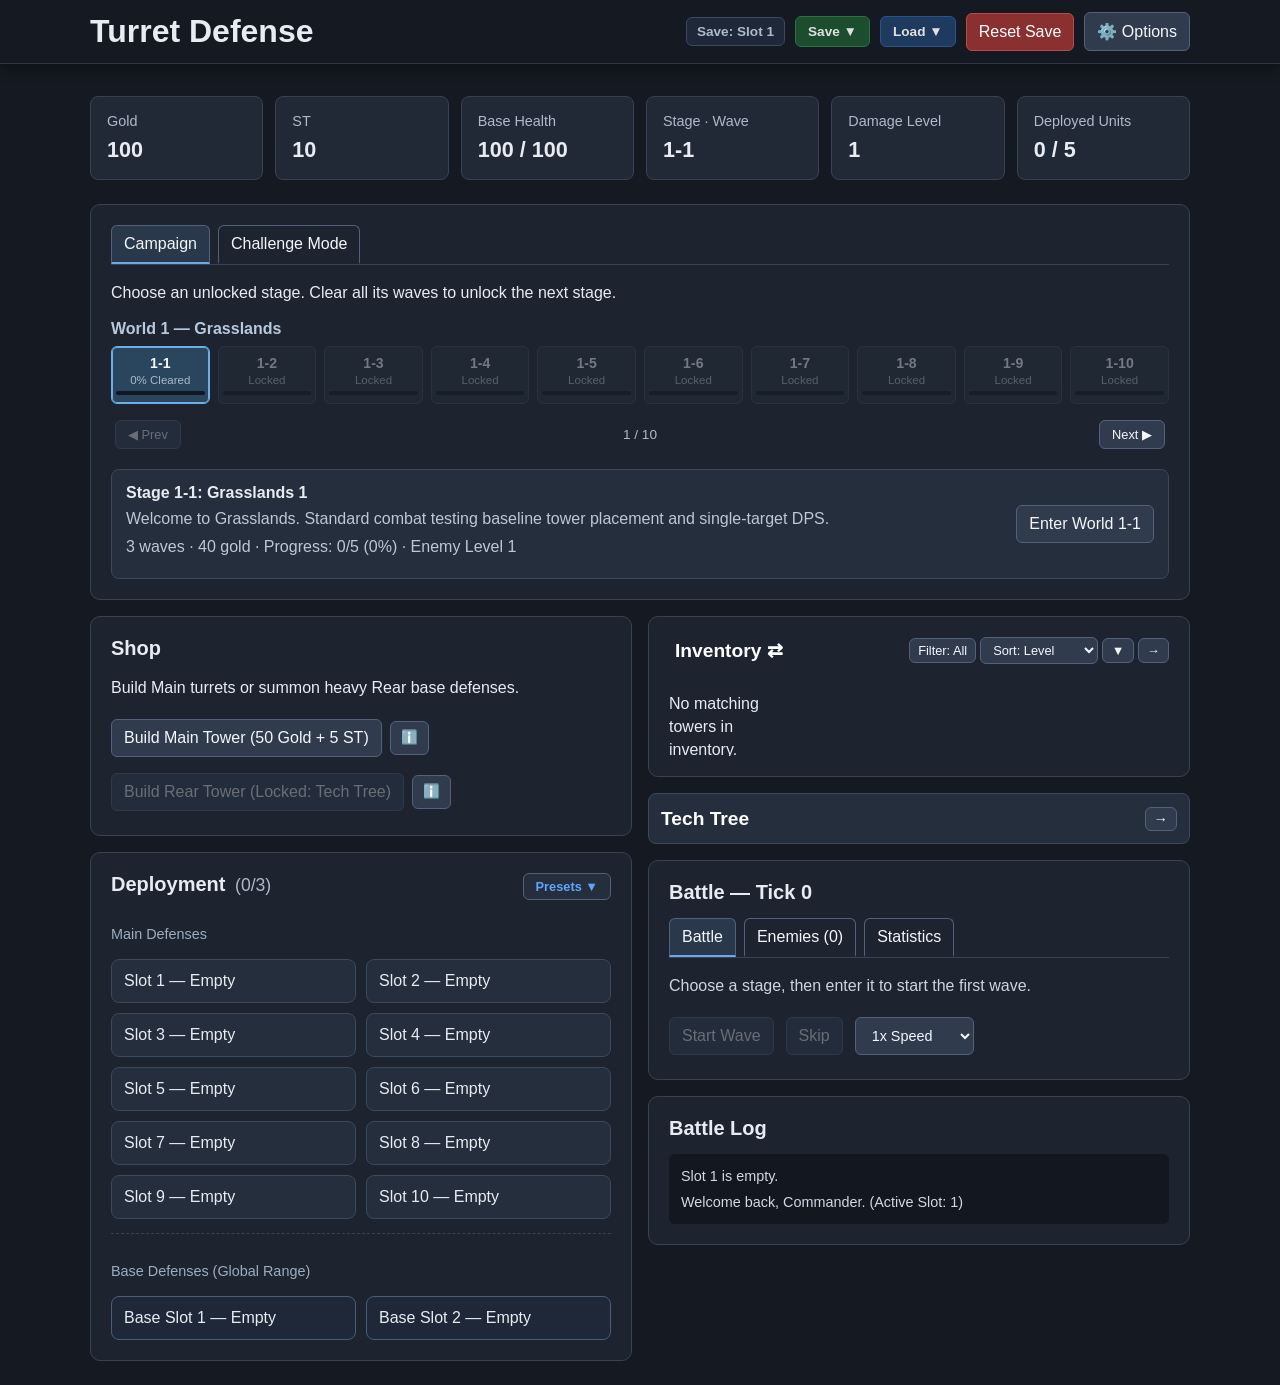
==== commit d9ed6fcb: "Rename tower.html to index.html" ====
--- a/towerdefense/index.html
+++ b/towerdefense/index.html
@@ -130,7 +130,6 @@
             <input
               type="checkbox"
               id="toggle-backline-cooldown-checkbox"
-              checked
             />
             <span>Show Backline Cooldown</span>
           </label>
@@ -139,7 +138,6 @@
             <input
               type="checkbox"
               id="toggle-frontline-cooldown-checkbox"
-              checked
             />
             <span>Show Frontline Cooldown</span>
           </label>
@@ -168,7 +166,6 @@
             <input
               type="checkbox"
               id="toggle-show-more-stats-checkbox"
-              checked
             />
             <span>Show More Stats</span>
           </label>
@@ -177,10 +174,18 @@
             <input
               type="checkbox"
               id="toggle-show-tech-bonus-checkbox"
-              checked
             />
             <span>Show Tech Stat Breakdown</span>
           </label>
+
+          <label class="option-row">
+            <input
+              type="checkbox"
+              id="toggle-show-effective-damage-checkbox"
+            />
+            <span>Show Effective Damage & Level Advantage Slider</span>
+          </label>
+          
         </div>
 
         <div class="unit-popup-actions">
--- a/towerdefense/style.css
+++ b/towerdefense/style.css
@@ -461,35 +461,36 @@
   color: #34d399;
 }
 
+/* Compacted Original Stage Clear Popup */
 .stage-clear-popup {
   max-width: 380px;
   text-align: center;
-  padding: 20px;
+  padding: 14px 16px;
 }
 
 .stage-clear-title {
-  font-size: 1.4rem;
+  font-size: 1.25rem;
   color: #fbbf24;
-  margin-bottom: 4px;
+  margin-bottom: 2px;
 }
 
 .stage-rewards-box {
   background: #17202e;
   border: 1px solid #2d3848;
   border-radius: 8px;
-  padding: 12px 16px;
-  margin: 16px 0;
+  padding: 8px 12px;
+  margin: 10px 0;
   text-align: left;
 }
 
 .stage-rewards-list {
   list-style: none;
   padding: 0;
-  margin: 8px 0 0 0;
+  margin: 4px 0 0 0;
   display: flex;
   flex-direction: column;
-  gap: 6px;
-  font-size: 0.95rem;
+  gap: 4px;
+  font-size: 0.88rem;
 }
 
 .stage-rewards-list .bonus-text {
@@ -502,16 +503,74 @@
   font-weight: 600;
 }
 
+.tower-stats-details {
+  background: #17202e;
+  border: 1px solid #2d3848;
+  border-radius: 8px;
+  margin: 8px 0;
+  text-align: left;
+  overflow: hidden;
+}
+
+.tower-stats-details summary {
+  padding: 6px 10px;
+  font-size: 0.82rem;
+  font-weight: 600;
+  color: #60a5fa;
+  cursor: pointer;
+  user-select: none;
+  background: #1e2838;
+}
+
+.tower-stats-details summary:hover {
+  background: #253346;
+}
+
+.tower-stats-list {
+  padding: 6px 8px;
+  display: flex;
+  flex-direction: column;
+  gap: 6px;
+  max-height: 120px;
+  overflow-y: auto;
+}
+
+.tower-stat-card {
+  background: #111827;
+  border: 1px solid #1f2937;
+  border-radius: 6px;
+  padding: 6px 8px;
+  font-size: 0.78rem;
+}
+
+.tower-stat-header {
+  display: flex;
+  justify-content: space-between;
+  margin-bottom: 2px;
+  color: #e5e7eb;
+}
+
+.tower-stat-metrics {
+  display: flex;
+  gap: 10px;
+  color: #9ca3af;
+  font-size: 0.75rem;
+}
+
+.tower-stat-metrics strong {
+  color: #34d399;
+}
+
 .stage-clear-footer {
   display: flex;
   align-items: center;
   justify-content: space-between;
-  margin-top: 16px;
+  margin-top: 10px;
   gap: 12px;
 }
 
 .dont-show-again-label {
-  font-size: 0.8rem;
+  font-size: 0.78rem;
   color: #94a3b8;
   cursor: pointer;
   display: flex;
@@ -520,8 +579,8 @@
 }
 
 .stage-clear-continue-btn {
-  padding: 8px 18px;
-  font-size: 0.9rem;
+  padding: 6px 14px;
+  font-size: 0.85rem;
   font-weight: 700;
   background: #2563eb;
   border: 1px solid #3b82f6;
@@ -689,6 +748,94 @@
 
 body.no-scroll {
   overflow: hidden !important;
+}
+
+/* AUTO REPEAT ROW STYLING */
+
+/* Base Container */
+.auto-repeat-row {
+  display: flex;
+  align-items: center;
+  gap: 8px;
+  margin-top: 10px;
+  padding: 8px 12px;
+  background: #1d2430;
+  border: 1px solid #384253; /* Default Grey Outline */
+  border-radius: 6px;
+  width: fit-content;
+  transition:
+    border-color 0.2s ease,
+    box-shadow 0.2s ease;
+}
+
+.auto-repeat-row label {
+  font-size: 0.88rem;
+  font-weight: 600;
+  color: #e8ecf2;
+  cursor: pointer;
+  user-select: none;
+}
+
+.auto-repeat-row input[type="checkbox"] {
+  cursor: pointer;
+  accent-color: #f59e0b;
+  width: 16px;
+  height: 16px;
+}
+
+.auto-repeat-row input[type="number"] {
+  width: 58px;
+  padding: 4px 6px;
+  background: #151922;
+  border: 1px solid #53627a;
+  border-radius: 4px;
+  color: #f4f6fa;
+  text-align: center;
+  font-size: 0.85rem;
+  font-weight: 600;
+  transition: border-color 0.2s ease;
+}
+
+.auto-repeat-row input[type="number"]:focus {
+  outline: none;
+  border-color: #f59e0b;
+  box-shadow: 0 0 0 1px #f59e0b;
+}
+
+.auto-repeat-row small {
+  color: #9eacbf;
+  font-size: 0.8rem;
+  font-weight: 600;
+}
+
+/* Standby Enabled State (Orange Outline) */
+.auto-repeat-row.active {
+  border-color: #f59e0b;
+  box-shadow: 0 0 8px rgba(245, 158, 11, 0.25);
+}
+
+.auto-repeat-row.active input[type="number"] {
+  border-color: #f59e0b;
+}
+
+/* Actively Repeating State (Cyan Pulse / Glowing Outline) */
+.auto-repeat-row.running {
+  border-color: #38bdf8; /* Glowing Cyan Outline */
+  box-shadow: 0 0 10px rgba(56, 189, 248, 0.35);
+  background: #172436;
+}
+
+.auto-repeat-row.running label {
+  color: #38bdf8;
+}
+
+.auto-repeat-row.running small {
+  color: #7dd3fc;
+  font-weight: 700;
+}
+
+.auto-repeat-row.running input[type="checkbox"] {
+  accent-color: #38bdf8;
 }
 
 /* ==========================================================================
@@ -791,6 +938,21 @@
 .unit-card.legendary {
   border-color: #f59e0b;
   box-shadow: 0 0 12px rgba(245, 158, 11, 0.3);
+}
+
+/* Mythic Rarity Outlines and Text */
+.unit-card.mythic {
+  border-color: #00f0ff;
+  box-shadow: 0 0 12px rgba(0, 240, 255, 0.35);
+}
+
+.unit-popup.mythic {
+  border: 2px solid #00f0ff;
+  box-shadow: 0 0 28px rgba(0, 240, 255, 0.45);
+}
+
+.rarity-title.mythic {
+  color: #00f0ff;
 }
 
 .unit-card strong {
@@ -832,10 +994,66 @@
   width: 100%;
 }
 
+.unit-card,
+.unit-card-compact {
+  position: relative !important;
+  overflow: hidden !important;
+}
+
+/* Full-Card Energy Tint Overlay */
+.energy-card-overlay {
+  position: absolute;
+  top: 0;
+  left: 0;
+  width: 100%;
+  height: 100%;
+  pointer-events: none;
+  transition: background 0.2s ease;
+  z-index: 1;
+}
+
+/* Ensure card text labels remain sharp on top of the energy shade */
+.unit-card strong,
+.unit-card span,
+.unit-card-compact strong,
+.unit-card-compact span {
+  position: relative;
+  z-index: 2;
+}
+
 .unit-card-compact span,
 .unit-card-compact .unit-card-level {
   font-size: 0.8rem;
   color: #aeb9ca;
+}
+
+.energy-red {
+  color: #ef4444 !important;
+  font-weight: bold;
+}
+
+.energy-orange {
+  color: #f97316 !important;
+  font-weight: bold;
+}
+
+.energy-white {
+  color: #ffffff !important;
+}
+
+/* Fatigued Banner Badge for Unit Cards */
+.fatigued-banner {
+  display: inline-block;
+  background: #7f1d1d;
+  color: #fca5a5;
+  font-size: 0.65rem;
+  font-weight: 800;
+  padding: 2px 5px;
+  border-radius: 3px;
+  text-transform: uppercase;
+  letter-spacing: 0.5px;
+  border: 1px solid #ef4444;
+  margin-top: 2px;
 }
 
 .warehouse-tile {
@@ -877,7 +1095,7 @@
 
 .inventory-panel.expanded #inventory-list {
   display: grid !important;
-  grid-template-columns: repeat(auto-fill, minmax(180px, 1fr)) !important;
+  grid-template-columns: repeat(auto-fill, minmax(180px, 1fr)); /*MAYBE*/
   grid-auto-rows: max-content !important;
   gap: 10px !important;
   height: 100% !important;
@@ -988,7 +1206,8 @@
 
 .tech-tree-grid {
   display: grid;
-  grid-template-columns: repeat(5, minmax(0, 1fr));
+  /* Automatically wraps columns based on available width instead of forcing 5 columns */
+  grid-template-columns: repeat(auto-fill, minmax(220px, 1fr));
   gap: 12px;
   margin-top: 10px;
 }
@@ -1260,13 +1479,12 @@
   align-items: center;
   justify-content: space-between;
   gap: 8px;
-  flex-wrap: nowrap;
+  flex-wrap: wrap; /* Allows wrapping when container runs out of space */
   background: #17202c;
   border: 1px solid #384253;
   border-radius: 6px;
   padding: 6px 10px;
   margin-bottom: 12px;
-  white-space: nowrap;
 }
 
 .preset-collapsible.hidden {
@@ -1278,7 +1496,7 @@
   flex-direction: row;
   align-items: center;
   gap: 8px;
-  flex-wrap: nowrap;
+  flex-wrap: wrap; /* Allows preset slot groups to wrap cleanly */
 }
 
 .preset-group {
@@ -1289,6 +1507,7 @@
   padding: 3px 6px;
   border-radius: 4px;
   border: 1px solid #3c485b;
+  flex-shrink: 0; /* Prevents individual preset slot buttons from shrinking */
 }
 
 .preset-label {
@@ -1311,6 +1530,8 @@
   border: 1px solid #3d3d3d;
   cursor: pointer;
   line-height: 1.2;
+  white-space: nowrap;
+  flex-shrink: 0; /* Keeps button text readable */
   transition: background 0.15s ease;
 }
 
@@ -1354,6 +1575,7 @@
   color: #ffcccc;
   white-space: nowrap;
   margin-left: auto;
+  flex-shrink: 0;
 }
 
 .preset-btn.recall-btn:hover:not(:disabled) {
@@ -1484,18 +1706,20 @@
   gap: 12px;
   max-width: 95vw;
   max-height: 90vh;
+  overflow-x: auto;
 }
 
 .unit-popup-layout > .unit-popup {
-  flex: 0 1 460px; /* Widened from 360px to 460px */
-  min-width: 0;
+  flex: 0 0 auto;
+  width: fit-content;
+  max-width: 90vw; /* Safety cap so it doesn't overflow small screens */
 }
 
 .unit-popup {
-  width: min(100%, 500px); /* Widened max-width from 420px to 500px */
-  max-height: 85vh;
+  width: min(100%, 500px);
+  max-height: 95vh; /* Increased from 85vh for more vertical room */
   overflow-y: auto;
-  padding: 20px;
+  padding: 20px 18px; /* Reduced from 20px */
   box-sizing: border-box;
   border: 1px solid #666666;
   border-radius: 12px;
@@ -1595,6 +1819,131 @@
 .deploy-row button {
   flex: 0 0 auto;
   width: auto;
+}
+
+/* --- Popup Details & Two-Column Grid --- */
+.unit-popup-details {
+  display: flex;
+  flex-direction: column;
+  width: 100%;
+}
+
+.popup-stats-container {
+  display: grid;
+  grid-template-columns: 1fr 1fr;
+  gap: 4px 16px;
+  width: 100%;
+}
+
+.popup-stats-container p {
+  margin: 3px 0;
+  font-size: 0.9rem;
+  color: #e2e8f0;
+}
+
+.popup-stats-table {
+  width: 100%;
+  border-collapse: collapse;
+  margin: 0;
+  border-top: 1px solid rgba(255, 255, 255, 0.12);
+  border-bottom: 1px solid rgba(255, 255, 255, 0.12);
+}
+
+.popup-stats-table td {
+  padding-top: 10px;
+  padding-bottom: 10px;
+  border-bottom: 1px solid rgba(255, 255, 255, 0.08);
+  white-space: nowrap;
+  box-sizing: border-box;
+}
+
+/* Shrink-wraps the left column to its longest text */
+.popup-stats-table td:first-child {
+  width: 1%;
+  padding-right: 12px; /* Spacing between left text end and divider line */
+  border-right: 1px solid rgba(255, 255, 255, 0.08);
+}
+
+/* Right column takes remaining space */
+.popup-stats-table td:last-child {
+  padding-left: 12px; /* Spacing between divider line and right text start */
+  padding-right: 8px;
+}
+
+.popup-stats-table tr:last-child td {
+  border-bottom: none;
+}
+
+/* --- Inline Level Slider & Effectiveness Row --- */
+.effective-damage-row {
+  display: flex;
+  align-items: center;
+  justify-content: space-between;
+  gap: 8px;
+  width: 100%;
+  margin: 5px 0 0 0;
+  padding: 4px 10px;
+  background: rgba(15, 23, 42, 0.6);
+  border: 1px solid rgba(255, 255, 255, 0.08);
+  border-radius: 6px;
+  box-sizing: border-box;
+}
+
+.eff-label {
+  font-size: 0.8rem;
+  color: #94a3b8;
+  white-space: nowrap;
+  flex-shrink: 0;
+}
+
+.eff-slider {
+  flex: 1 1 75px;
+  min-width: 60px;
+  height: 4px;
+  accent-color: #3b82f6;
+  cursor: pointer;
+}
+
+.eff-num-input {
+  width: 52px;
+  height: 24px;
+  flex-shrink: 0;
+  background: #0f172a;
+  border: 1px solid #334155;
+  border-radius: 4px;
+  color: #f8fafc;
+  font-size: 0.82rem;
+  font-weight: bold;
+  text-align: center;
+  outline: none;
+  font-family: inherit;
+}
+
+.eff-num-input:focus {
+  border-color: #3b82f6;
+  box-shadow: 0 0 0 1px #3b82f6;
+}
+
+/* Reserved space so up to 4-digit percentage "(1000% Eff.)" fits smoothly */
+.eff-percent-badge {
+  min-width: 75px;
+  text-align: right;
+  font-size: 0.82rem;
+  font-weight: 600;
+  white-space: nowrap;
+  flex-shrink: 0;
+}
+
+.eff-percent-badge.neutral {
+  color: #38bdf8;
+}
+
+.eff-percent-badge.buff {
+  color: #4ade80;
+}
+
+.eff-percent-badge.debuff {
+  color: #f87171;
 }
 
 /* Unit Lock Button inside Popup */
@@ -1832,6 +2181,35 @@
   vertical-align: middle;
 }
 
+/* Ensure the button bar uses flex layout */
+.slot-buttons,
+.battle-action-row {
+  display: flex;
+  align-items: center;
+  gap: 8px;
+  width: 100%;
+}
+
+/* Auto-Start Toggle Styling */
+.auto-start-toggle-label {
+  display: inline-flex;
+  align-items: center;
+  gap: 6px;
+  margin-left: auto; /* Pushes element flush to the right */
+  font-size: 0.9rem;
+  font-weight: 600;
+  cursor: pointer;
+  user-select: none;
+  white-space: nowrap;
+}
+
+.auto-start-toggle-label input[type="checkbox"] {
+  cursor: pointer;
+  accent-color: #f59e0b; /* Matches tech accent theme */
+  width: 16px;
+  height: 16px;
+}
+
 /* ==========================================================================
    11. ENEMY LIST
    ========================================================================== */
@@ -2022,6 +2400,102 @@
   transition: width 150ms ease;
 }
 
+/* STACKED REWARDS POPUP STYLES */
+
+.stacked-rewards-box {
+  background: #151922;
+  border: 1px solid #2d3748;
+  border-radius: 8px;
+  padding: 12px;
+  margin: 14px 0;
+}
+
+.stacked-rewards-heading {
+  display: block;
+  font-size: 0.85rem;
+  color: #94a3b8;
+  text-transform: uppercase;
+  letter-spacing: 0.5px;
+  margin-bottom: 8px;
+  border-bottom: 1px solid #2d3748;
+  padding-bottom: 4px;
+}
+
+.stacked-reward-list {
+  display: flex;
+  flex-direction: column;
+  gap: 8px;
+}
+
+.stacked-reward-item {
+  display: flex;
+  align-items: center;
+  justify-content: space-between;
+  padding: 8px 10px;
+  background: #1e2430;
+  border: 1px solid #384253;
+  border-radius: 6px;
+  transition: border-color 0.15s ease;
+}
+
+.stacked-reward-info {
+  display: flex;
+  align-items: center;
+  gap: 10px;
+  text-align: left;
+}
+
+.stacked-reward-icon {
+  font-size: 1.25rem;
+  line-height: 1;
+}
+
+.stacked-reward-text {
+  display: flex;
+  flex-direction: column;
+}
+
+.stacked-reward-text strong {
+  font-size: 0.9rem;
+  color: #f3f4f6;
+}
+
+.stacked-reward-text small {
+  font-size: 0.75rem;
+  color: #9ca3af;
+}
+
+.stacked-reward-value {
+  font-size: 1rem;
+  font-weight: 700;
+  color: #38bdf8;
+}
+
+/* Resource specific highlights */
+.stacked-reward-item.gold-reward {
+  border-color: #f59e0b;
+}
+
+.stacked-reward-item.gold-reward .stacked-reward-value {
+  color: #fbbf24;
+}
+
+.stacked-reward-item.st-reward {
+  border-color: #3b82f6;
+}
+
+.stacked-reward-item.st-reward .stacked-reward-value {
+  color: #60a5fa;
+}
+
+.stacked-reward-item.ticket-reward {
+  border-color: #a855f7;
+}
+
+.stacked-reward-item.ticket-reward .stacked-reward-value {
+  color: #c084fc;
+}
+
 /* ==========================================================================
    13. BATTLE LOG
    ========================================================================== */
@@ -2119,3 +2593,168 @@
     max-height: none;
   }
 }
+
+@media (max-width: 768px) {
+  /* Tech Tree Overlay adjustments for mobile screens */
+  .tech-tree-panel.expanded {
+    padding: 12px !important;
+  }
+
+  .tech-tree-panel.expanded .tech-tree-header {
+    flex-direction: column;
+    align-items: stretch;
+    gap: 10px;
+  }
+
+  .tech-tree-panel.expanded .tech-tab-buttons {
+    flex-wrap: wrap;
+    justify-content: flex-start;
+  }
+
+  .tech-tree-panel.expanded .tech-tree-content {
+    padding-left: 0;
+    padding-right: 0;
+  }
+
+  /* Force single/double column layout on smaller screens */
+  .tech-tree-grid {
+    grid-template-columns: repeat(auto-fill, minmax(100%, 1fr));
+    gap: 10px;
+  }
+}
+
+@media (min-width: 480px) and (max-width: 768px) {
+  .tech-tree-grid {
+    grid-template-columns: repeat(auto-fill, minmax(200px, 1fr));
+  }
+}
+
+@media (max-width: 768px) {
+  .preset-collapsible {
+    gap: 10px;
+  }
+
+  .preset-list {
+    width: 100%;
+    justify-content: flex-start;
+  }
+
+  .preset-btn.recall-btn {
+    margin-left: 0;
+    width: 100%;
+    text-align: center;
+  }
+}
+
+@media (max-width: 768px) {
+  /* Flatten column wrappers */
+  .game-columns,
+  .left-column,
+  .right-column {
+    display: contents;
+  }
+
+  main {
+    display: flex;
+    flex-direction: column;
+    gap: 16px;
+  }
+
+  /* Re-ordered panel sequence */
+  .campaign-panel { order: 1; }
+  .battle-panel   { order: 2; }
+  .deployment-panel { order: 3; }
+  .inventory-panel  { order: 4; }
+  .tech-tree-panel  { order: 5; }
+  .shop-panel       { order: 6; }
+  .log,
+  #log-panel,
+  .log-container    { order: 7; }
+
+  /* Default 2-column layout for mobile */
+  #inventory-list,
+  .slots, .inventory-panel.expanded {
+    grid-template-columns: repeat(2, minmax(0, 1fr)) !important;
+    gap: 8px;
+  }
+}
+
+@media (max-width: 768px) {
+  .inventory-panel.expanded {
+    grid-template-columns: repeat(2, minmax(0, 1fr)) !important;
+  }
+}
+
+/* Inventory stays two columns until a single column is necessary */
+@media (max-width: 340px) {
+  #inventory-list,
+  .inventory-panel.expanded {
+    grid-template-columns: 1fr !important;
+  }
+}
+
+/* 2. Deployment slots collapse to 1 column at 400px or less */
+@media (max-width: 400px) {
+  .slots {
+    grid-template-columns: 1fr !important;
+  }
+}
+
+/* --- Mobile Scaling Overrides --- */
+@media (max-width: 400px) {
+  .unit-popup-overlay {
+    padding: 8px;
+  }
+
+  .unit-popup {
+    padding: 12px;
+    border-radius: 8px;
+  }
+
+  .unit-popup-header h2 {
+    font-size: 1.1rem;
+  }
+
+  .unit-popup-subtitle {
+    font-size: 0.78rem;
+  }
+
+  /* Compact table font & cell padding for mobile screens */
+  .popup-stats-table td {
+    padding-top: 4px;
+    padding-bottom: 4px;
+    font-size: 0.78rem;
+  }
+
+  .popup-stats-table td:first-child {
+    padding-left: 4px;
+    padding-right: 8px;
+  }
+
+  .popup-stats-table td:last-child {
+    padding-left: 8px;
+    padding-right: 4px;
+  }
+
+  /* Compact Target Level control row */
+  .effective-damage-row {
+    padding: 3px 4px;
+    gap: 4px;
+    margin: 4px 0 4px 0;
+  }
+
+  .eff-label,
+  .eff-percent-badge {
+    font-size: 0.75rem;
+  }
+
+  .eff-slider {
+    min-width: 35px;
+  }
+
+  .eff-num-input {
+    width: 38px;
+    height: 20px;
+    font-size: 0.8rem;
+  }
+}
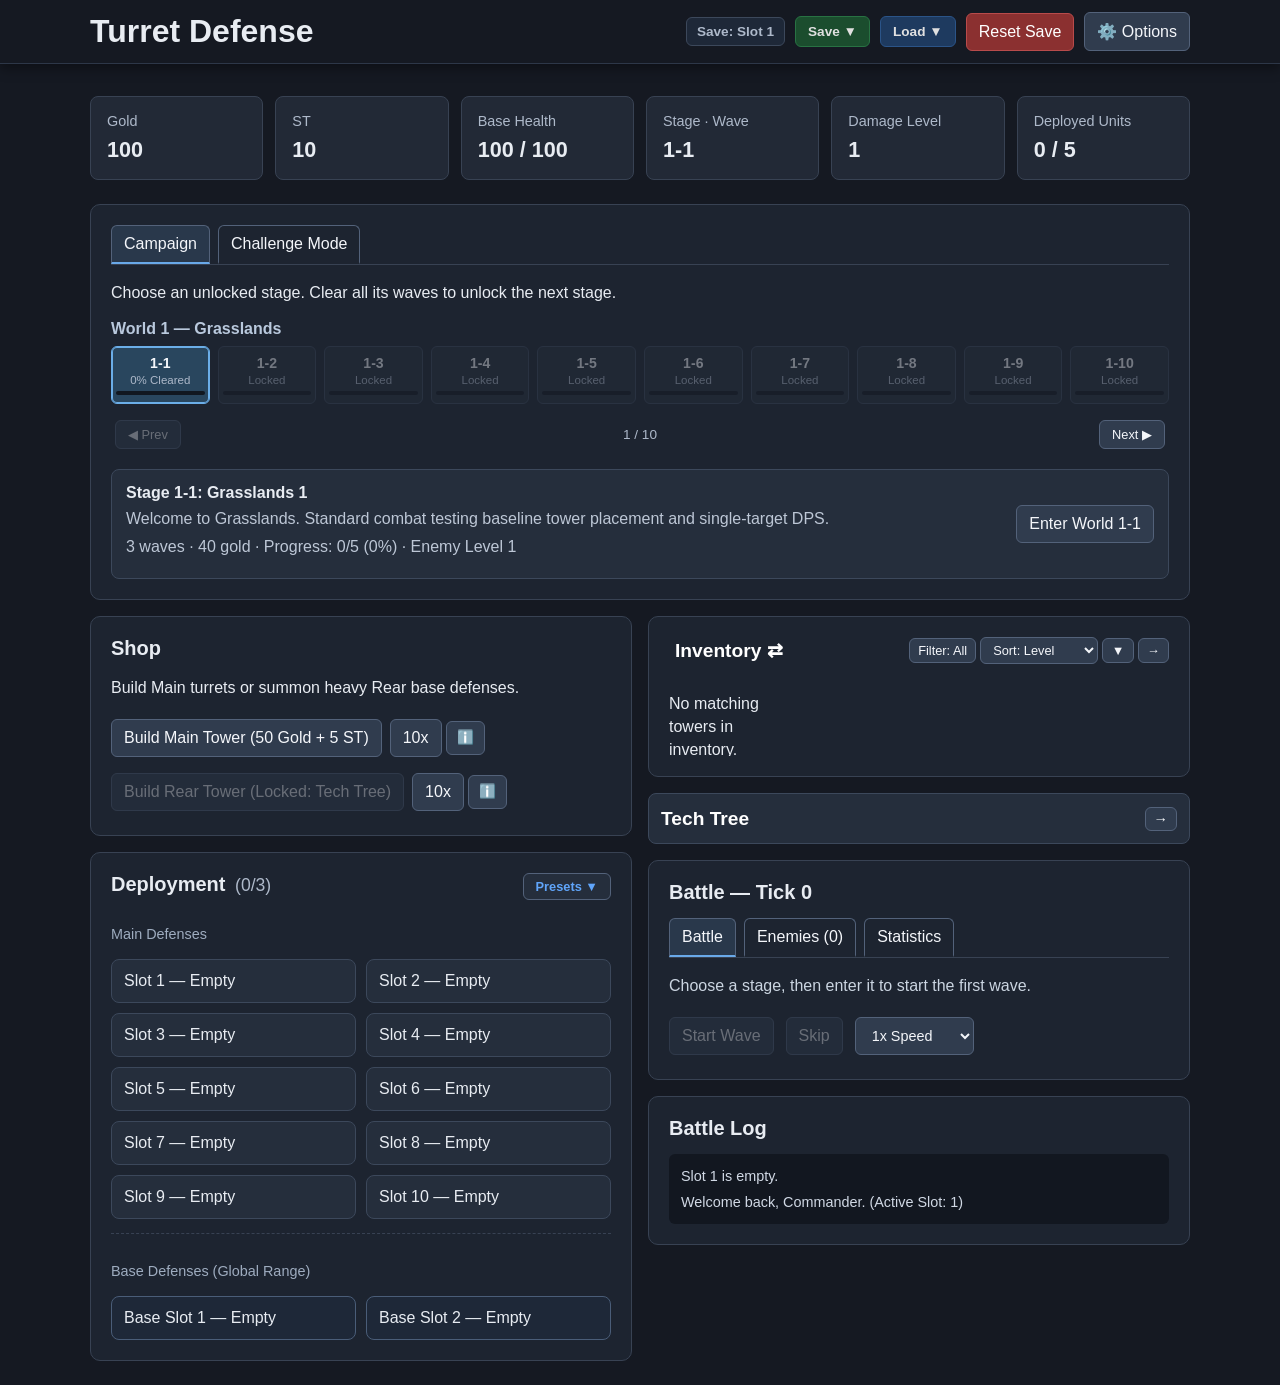
==== commit 792fb575: "Update index.html" ====
--- a/towerdefense/index.html
+++ b/towerdefense/index.html
@@ -12,6 +12,7 @@
     <script src="techTree.js" defer></script>
     <script src="game.js" defer></script>
     <script src="battle.js" defer></script>
+    <script src="devTools.js" defer></script>
   </head>
 
   <body>
@@ -127,18 +128,12 @@
           </label>
 
           <label class="option-row">
-            <input
-              type="checkbox"
-              id="toggle-backline-cooldown-checkbox"
-            />
+            <input type="checkbox" id="toggle-backline-cooldown-checkbox" />
             <span>Show Backline Cooldown</span>
           </label>
 
           <label class="option-row">
-            <input
-              type="checkbox"
-              id="toggle-frontline-cooldown-checkbox"
-            />
+            <input type="checkbox" id="toggle-frontline-cooldown-checkbox" />
             <span>Show Frontline Cooldown</span>
           </label>
 
@@ -163,29 +158,19 @@
           </label>
 
           <label class="option-row">
-            <input
-              type="checkbox"
-              id="toggle-show-more-stats-checkbox"
-            />
+            <input type="checkbox" id="toggle-show-more-stats-checkbox" />
             <span>Show More Stats</span>
           </label>
 
           <label class="option-row">
-            <input
-              type="checkbox"
-              id="toggle-show-tech-bonus-checkbox"
-            />
+            <input type="checkbox" id="toggle-show-tech-bonus-checkbox" />
             <span>Show Tech Stat Breakdown</span>
           </label>
 
           <label class="option-row">
-            <input
-              type="checkbox"
-              id="toggle-show-effective-damage-checkbox"
-            />
+            <input type="checkbox" id="toggle-show-effective-damage-checkbox" />
             <span>Show Effective Damage & Level Advantage Slider</span>
           </label>
-          
         </div>
 
         <div class="unit-popup-actions">
@@ -263,6 +248,13 @@
                   Build Main Tower (50 Gold + 5 ST)
                 </button>
                 <button
+                  id="buy-unit-10x"
+                  type="button"
+                  title="Build 10 Main Towers (500 Gold + 50 ST)"
+                >
+                  10x
+                </button>
+                <button
                   id="main-pool-info-btn"
                   class="pool-info-btn"
                   type="button"
@@ -275,6 +267,13 @@
               <div class="shop-build-group">
                 <button id="buy-rear-unit" type="button">
                   Build Rear Tower (100 Gold + 10 ST)
+                </button>
+                <button
+                  id="buy-rear-unit-10x"
+                  type="button"
+                  title="Build 10 Rear Towers (1,000 Gold + 100 ST)"
+                >
+                  10x
                 </button>
                 <button
                   id="rear-pool-info-btn"
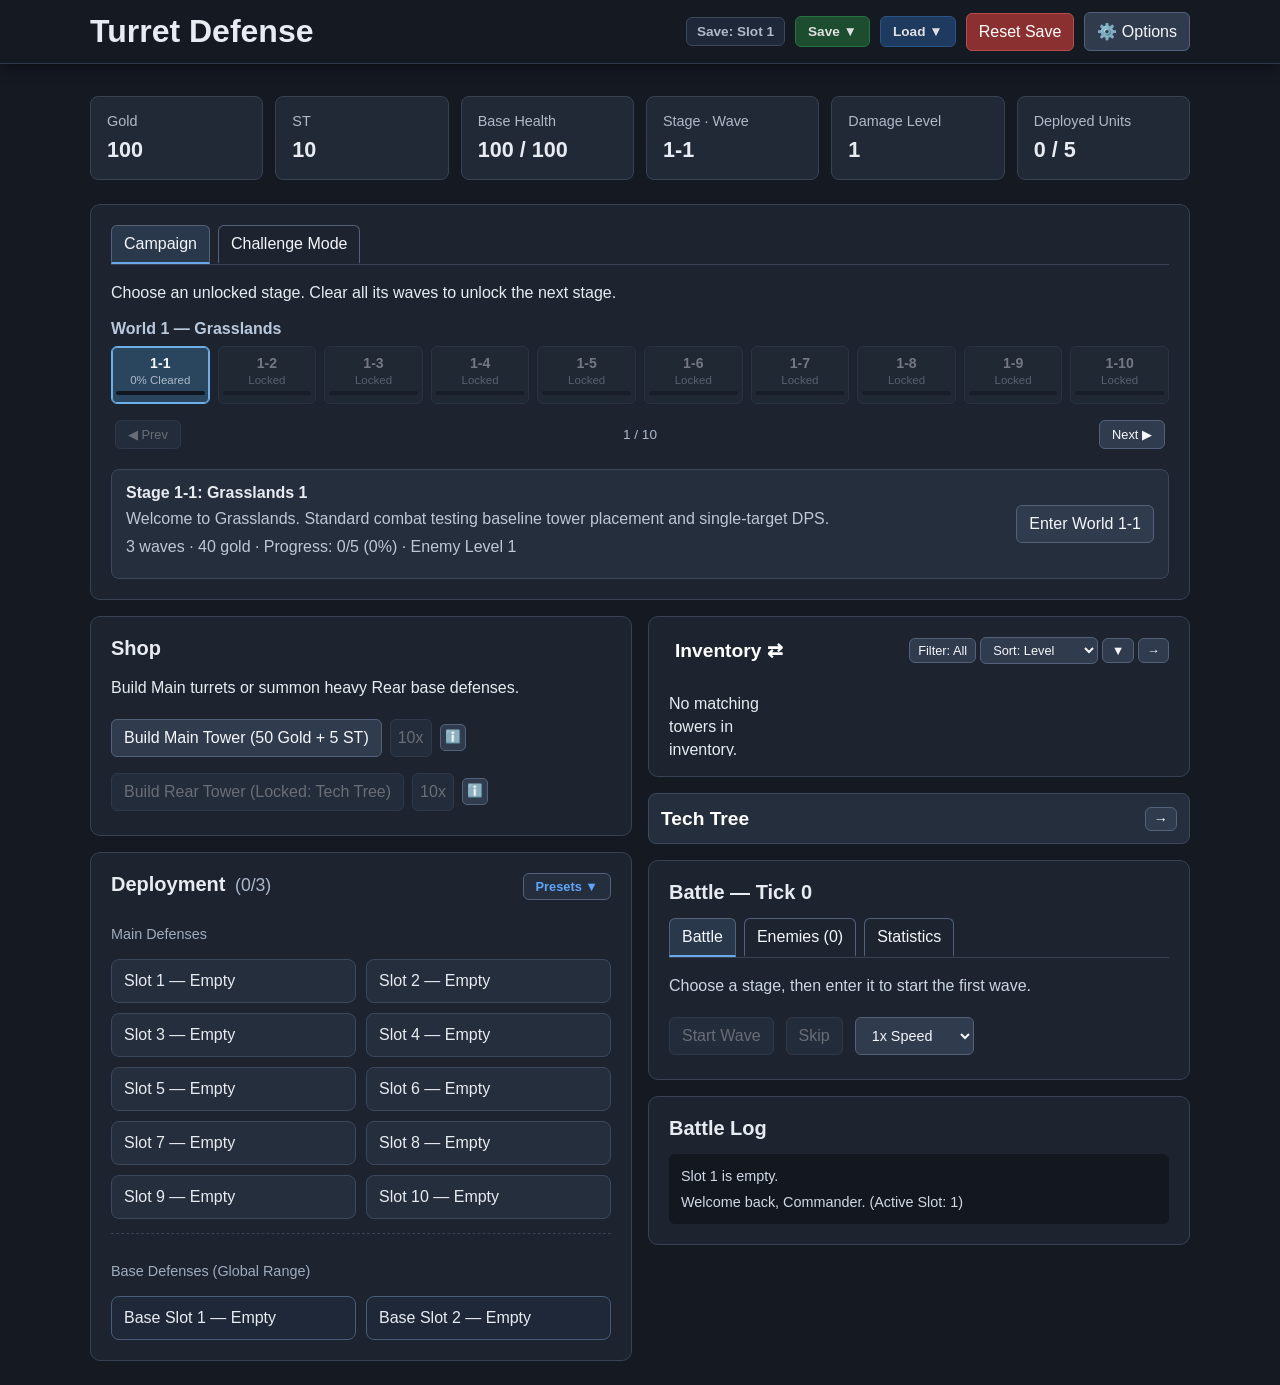
==== commit d5e337d0: "Update print statement from 'Hello' to 'Goodbye'" ====
--- a/towerdefense/index.html
+++ b/towerdefense/index.html
@@ -13,6 +13,7 @@
     <script src="game.js" defer></script>
     <script src="battle.js" defer></script>
     <script src="devTools.js" defer></script>
+    <script src="buildAnimation.js" defer></script>
   </head>
 
   <body>
@@ -108,7 +109,7 @@
 
     <!-- Options Modal Overlay -->
     <div id="options-modal-overlay" class="unit-popup-overlay hidden">
-      <div class="unit-popup options-popup">
+      <div class="unit-popup options-popup wide">
         <div class="unit-popup-header">
           <h2>⚙️ Game Options</h2>
           <button
@@ -121,56 +122,80 @@
           </button>
         </div>
 
-        <div class="options-content">
-          <label class="option-row">
-            <input type="checkbox" id="toggle-clear-popup-checkbox" checked />
-            <span>Show Stage Cleared Summary Popup</span>
-          </label>
-
-          <label class="option-row">
-            <input type="checkbox" id="toggle-backline-cooldown-checkbox" />
-            <span>Show Backline Cooldown</span>
-          </label>
-
-          <label class="option-row">
-            <input type="checkbox" id="toggle-frontline-cooldown-checkbox" />
-            <span>Show Frontline Cooldown</span>
-          </label>
-
-          <label class="option-row">
-            <input type="checkbox" id="toggle-swap-layout-checkbox" />
-            <span>Show Backline Above Main</span>
-          </label>
-
-          <label class="option-row">
-            <input type="checkbox" id="toggle-simplified-log-checkbox" />
-            <span>Simplify Battle Log</span>
-          </label>
-
-          <label class="option-row">
-            <input type="checkbox" id="toggle-hide-maxed-tech-checkbox" />
-            <span>Hide Maxed Tech Upgrades</span>
-          </label>
-
-          <label class="option-row">
-            <input type="checkbox" id="toggle-unpin-topbar-checkbox" />
-            <span>Unpin Top Bar</span>
-          </label>
-
-          <label class="option-row">
-            <input type="checkbox" id="toggle-show-more-stats-checkbox" />
-            <span>Show More Stats</span>
-          </label>
-
-          <label class="option-row">
-            <input type="checkbox" id="toggle-show-tech-bonus-checkbox" />
-            <span>Show Tech Stat Breakdown</span>
-          </label>
-
-          <label class="option-row">
-            <input type="checkbox" id="toggle-show-effective-damage-checkbox" />
-            <span>Show Effective Damage & Level Advantage Slider</span>
-          </label>
+        <div class="options-grid">
+          <!-- Group 1: Combat & Deployment -->
+          <div class="option-group">
+            <div class="option-group-title">Combat &amp; Deployment</div>
+
+            <label class="option-row">
+              <input type="checkbox" id="toggle-frontline-cooldown-checkbox" />
+              <span>Show Frontline Cooldown</span>
+            </label>
+
+            <label class="option-row">
+              <input type="checkbox" id="toggle-backline-cooldown-checkbox" />
+              <span>Show Backline Cooldown</span>
+            </label>
+
+            <label class="option-row">
+              <input type="checkbox" id="toggle-swap-layout-checkbox" />
+              <span>Show Backline Above Main</span>
+            </label>
+
+            <label class="option-row">
+              <input type="checkbox" id="toggle-simplified-log-checkbox" />
+              <span>Simplify Battle Log</span>
+            </label>
+          </div>
+
+          <!-- Group 2: Tower Details & UI -->
+          <div class="option-group">
+            <div class="option-group-title">Tower Details &amp; UI</div>
+
+            <label class="option-row">
+              <input type="checkbox" id="toggle-show-more-stats-checkbox" />
+              <span>Show More Stats</span>
+            </label>
+
+            <label class="option-row">
+              <input type="checkbox" id="toggle-show-tech-bonus-checkbox" />
+              <span>Show Tech Stat Breakdown</span>
+            </label>
+
+            <label class="option-row">
+              <input type="checkbox" id="toggle-show-effective-damage-checkbox" />
+              <span>Show Effective Damage &amp; Level Slider</span>
+            </label>
+
+            <label class="option-row">
+              <input type="checkbox" id="toggle-hide-maxed-tech-checkbox" />
+              <span>Hide Maxed Tech Upgrades</span>
+            </label>
+          </div>
+
+          <!-- Group 3: General & Animations -->
+          <div class="option-group full-span">
+            <div class="option-group-title">General &amp; Animations</div>
+
+            <div class="option-segmented-row">
+              <span>Tower Build Animation</span>
+              <div class="segmented-control" id="build-anim-segmented">
+                <button type="button" class="segmented-btn active" data-build-anim="full">Full</button>
+                <button type="button" class="segmented-btn" data-build-anim="short">Short</button>
+                <button type="button" class="segmented-btn" data-build-anim="off">Off</button>
+              </div>
+            </div>
+
+            <label class="option-row">
+              <input type="checkbox" id="toggle-clear-popup-checkbox" />
+              <span>Show Stage Cleared Summary Popup</span>
+            </label>
+
+            <label class="option-row">
+              <input type="checkbox" id="toggle-unpin-topbar-checkbox" />
+              <span>Unpin Top Bar</span>
+            </label>
+          </div>
         </div>
 
         <div class="unit-popup-actions">
--- a/towerdefense/style.css
+++ b/towerdefense/style.css
@@ -234,9 +234,20 @@
 
 #buy-unit,
 #buy-rear-unit,
+#buy-unit-10x,
+#buy-rear-unit-10x,
 #start-wave,
 #skip-battle {
   margin: 4px 4px 4px 0;
+}
+
+#buy-unit-10x,
+#buy-rear-unit-10x {
+  flex: 0 0 auto;
+  width: auto;
+  padding: 9px 7px;
+  font: inherit;
+  white-space: nowrap;
 }
 
 .reset-button {
@@ -275,13 +286,17 @@
 }
 
 .pool-info-btn {
-  padding: 9px 10px;
+  flex: 0 0 auto;
+  display: inline-flex;
+  align-items: center;
+  justify-content: center;
+  padding: 6px 4px;
   background: #303c4e;
   border: 1px solid #53627a;
-  border-radius: 6px;
+  border-radius: 5px;
   color: #f8fafc;
   cursor: pointer;
-  font-size: 0.85rem;
+  font-size: 0.8rem;
   line-height: 1;
 }
 
@@ -942,17 +957,17 @@
 
 /* Mythic Rarity Outlines and Text */
 .unit-card.mythic {
-  border-color: #00f0ff;
+  border-color: #ff0000;
   box-shadow: 0 0 12px rgba(0, 240, 255, 0.35);
 }
 
 .unit-popup.mythic {
-  border: 2px solid #00f0ff;
+  border: 2px solid #ff0000;
   box-shadow: 0 0 28px rgba(0, 240, 255, 0.45);
 }
 
 .rarity-title.mythic {
-  color: #00f0ff;
+  color: #ff0000;
 }
 
 .unit-card strong {
@@ -1039,6 +1054,86 @@
 
 .energy-white {
   color: #ffffff !important;
+}
+
+/* Energy Info Icon */
+.energy-info-icon {
+  display: inline-flex;
+  align-items: center;
+  justify-content: center;
+  width: 16px;
+  height: 16px;
+  margin-left: 6px;
+  border-radius: 4px; /* Changed from 50% to make it a rounded square */
+  background: rgba(255, 255, 255, 0.12);
+  border: 1px solid rgba(255, 255, 255, 0.3);
+  color: #60a5fa;
+  font-size: 0.7rem;
+  font-weight: bold;
+  font-style: italic;
+  cursor: pointer;
+  position: relative;
+  vertical-align: middle; /* Standard table-cell alignment */
+  transform: translateY(-2px); /* Fine-tune micro-alignment with text height */
+  user-select: none;
+  transition: background 0.2s ease, border-color 0.2s ease;
+}
+
+.energy-info-icon:hover,
+.energy-info-icon.locked {
+  background: #2563eb;
+  border-color: #60a5fa;
+  color: #ffffff;
+}
+
+/* 2. Rounded Corner Square Tooltip Container */
+.energy-tooltip {
+  visibility: hidden;
+  opacity: 0;
+  width: 270px; /* Wide enough so text doesn't stick out */
+  box-sizing: border-box;
+  background-color: #1e293b;
+  color: #f1f5f9;
+  text-align: left;
+  border: 1px solid #475569;
+  border-radius: 12px; /* Soft rounded square corners */
+  padding: 12px 14px; /* Generous padding for clean spacing */
+  position: absolute;
+  z-index: 100;
+  bottom: 140%; /* Positioned cleanly above the icon */
+  left: 50%;
+  transform: translateX(-50%);
+  box-shadow: 0 10px 25px rgba(0, 0, 0, 0.7);
+  font-size: 0.75rem;
+  font-weight: normal;
+  font-style: normal;
+  line-height: 1.45;
+  pointer-events: none;
+  white-space: normal;
+  transition: opacity 0.4s ease-in-out, visibility 0.4s ease-in-out;
+}
+
+/* Arrow Pointer at Bottom */
+.energy-tooltip::after {
+  content: "";
+  position: absolute;
+  top: 100%;
+  left: 50%;
+  margin-left: -6px;
+  border-width: 6px;
+  border-style: solid;
+  border-color: #475569 transparent transparent transparent;
+}
+
+/* Hover & Locked Visibility States */
+.energy-info-icon:hover .energy-tooltip,
+.energy-info-icon.locked .energy-tooltip {
+  visibility: visible;
+  opacity: 1;
+}
+
+.energy-info-icon.locked .energy-tooltip {
+  pointer-events: auto;
 }
 
 /* Fatigued Banner Badge for Unit Cards */
@@ -2077,6 +2172,328 @@
   color: #ffffff;
 }
 
+/* Quick Sac Bar & Settings Modal */
+.quick-sac-btn {
+  flex: 1 1 auto;
+  width: auto;
+  min-width: 0;
+  height: 34px;
+  padding: 0 10px;
+  font-size: 0.82rem;
+  font-weight: 700;
+  background: #1b4d2e;
+  border: 1px solid #287243;
+  color: #34d399;
+  border-radius: 6px;
+  white-space: nowrap;
+}
+
+.quick-sac-settings-btn {
+  flex: 0 0 36px;
+  width: 36px;
+  min-width: 36px;
+  height: 34px;
+  padding: 0;
+  display: inline-flex;
+  align-items: center;
+  justify-content: center;
+  font-size: 0.95rem;
+  line-height: 1;
+  background: #1e293b;
+  border: 1px solid #475569;
+  border-radius: 6px;
+}
+
+.quick-sac-modal {
+  width: 100%;
+  min-width: 0;
+  max-width: 310px;
+  box-sizing: border-box;
+  padding: 16px;
+  border: 1px solid #475569;
+  background: #1e2430;
+}
+
+.quick-sac-col-header {
+  display: flex;
+  justify-content: space-between;
+  font-size: 0.75rem;
+  font-weight: 600;
+  color: #94a3b8;
+  padding: 0 6px 6px;
+  border-bottom: 1px solid #2d3748;
+  margin-bottom: 8px;
+}
+
+.quick-sac-list,
+.quick-sac-limits-list {
+  display: flex;
+  flex-direction: column;
+  gap: 6px;
+}
+
+.quick-sac-row {
+  display: flex;
+  align-items: center;
+  justify-content: space-between;
+  gap: 12px;
+  padding: 5px 8px;
+  background: #151922;
+  border: 1px solid #2d3748;
+  border-radius: 6px;
+}
+
+.quick-sac-rarity-label,
+.quick-sac-limit-label {
+  display: flex;
+  align-items: center;
+  gap: 8px;
+  margin: 0;
+  font-size: 0.86rem;
+  font-weight: 700;
+  cursor: pointer;
+  user-select: none;
+}
+
+.quick-sac-limit-label {
+  color: #e2e8f0;
+  font-weight: 600;
+}
+
+.quick-sac-rarity-label.common { color: #9ca3af; }
+.quick-sac-rarity-label.uncommon { color: #34d399; }
+.quick-sac-rarity-label.rare { color: #60a5fa; }
+.quick-sac-rarity-label.epic { color: #a855f7; }
+.quick-sac-rarity-label.legendary { color: #f59e0b; }
+.quick-sac-rarity-label.mythic { color: #ff4d4d; }
+
+#quick-sac-settings-overlay input[type="checkbox"] {
+  width: 16px;
+  min-width: 16px;
+  height: 16px;
+  margin: 0;
+  flex: 0 0 16px;
+  cursor: pointer;
+  accent-color: #34d399;
+}
+
+#quick-sac-settings-overlay input[type="number"] {
+  width: 56px;
+  min-width: 56px;
+  max-width: 56px;
+  flex: 0 0 56px;
+  height: 28px;
+  padding: 2px 6px;
+  margin: 0;
+  box-sizing: border-box;
+  background: #0f172a;
+  border: 1px solid #334155;
+  border-radius: 4px;
+  color: #f8fafc;
+  font-family: inherit;
+  font-size: 0.85rem;
+  font-weight: 700;
+  text-align: center;
+  color-scheme: dark;
+}
+
+#quick-sac-settings-overlay input[type="number"]:hover {
+  border-color: #475569;
+}
+
+#quick-sac-settings-overlay input[type="number"]:focus {
+  outline: none;
+  border-color: #3b82f6;
+  box-shadow: 0 0 0 2px rgba(59, 130, 246, 0.25);
+}
+
+.quick-sac-setting-divider {
+  margin-top: 10px;
+  padding-top: 10px;
+  border-top: 1px solid #2d3748;
+}
+
+.quick-sac-confirm-toggle {
+  display: flex;
+  align-items: center;
+  gap: 8px;
+  margin: 0;
+  padding: 6px 8px;
+  background: #151922;
+  border: 1px solid #2d3748;
+  border-radius: 6px;
+  font-size: 0.85rem;
+  font-weight: 600;
+  color: #e2e8f0;
+  cursor: pointer;
+  user-select: none;
+}
+
+/* Large Quick Sac Confirmation Popup */
+.quick-sac-confirm-modal {
+  width: 100%;
+  max-width: 680px;
+  max-height: 85vh;
+  display: flex;
+  flex-direction: column;
+  padding: 18px;
+  border: 1px solid #475569;
+  background: #1e2430;
+}
+
+.quick-sac-confirm-summary {
+  font-size: 0.9rem;
+  color: #cbd5e1;
+  background: #151922;
+  border: 1px solid #2d3748;
+  border-radius: 6px;
+  padding: 8px 12px;
+  margin-bottom: 12px;
+}
+
+.quick-sac-xp-gain {
+  color: #34d399;
+  font-weight: 700;
+}
+
+.quick-sac-confirm-grid {
+  flex: 1;
+  min-height: 160px;
+  max-height: 52vh;
+  overflow-y: auto;
+  display: grid;
+  grid-template-columns: repeat(auto-fill, minmax(185px, 1fr));
+  gap: 8px;
+  padding: 4px;
+  margin-bottom: 14px;
+}
+
+.quick-sac-confirm-card {
+  display: flex;
+  flex-direction: column;
+  justify-content: space-between;
+  gap: 4px;
+  padding: 8px 10px;
+  background: #151922;
+  border: 1px solid #2d3748;
+  border-left-width: 3px;
+  border-radius: 6px;
+}
+
+.quick-sac-confirm-card.rarity-border-common { border-left-color: #9ca3af; }
+.quick-sac-confirm-card.rarity-border-uncommon { border-left-color: #34d399; }
+.quick-sac-confirm-card.rarity-border-rare { border-left-color: #60a5fa; }
+.quick-sac-confirm-card.rarity-border-epic { border-left-color: #a855f7; }
+.quick-sac-confirm-card.rarity-border-legendary { border-left-color: #f59e0b; }
+.quick-sac-confirm-card.rarity-border-mythic { border-left-color: #ff4d4d; }
+
+.quick-sac-card-top {
+  display: flex;
+  align-items: center;
+  justify-content: space-between;
+  gap: 6px;
+}
+
+.quick-sac-card-name {
+  font-size: 0.85rem;
+  font-weight: 700;
+  overflow: hidden;
+  text-overflow: ellipsis;
+  white-space: nowrap;
+}
+
+.quick-sac-card-name.common { color: #9ca3af; }
+.quick-sac-card-name.uncommon { color: #34d399; }
+.quick-sac-card-name.rare { color: #60a5fa; }
+.quick-sac-card-name.epic { color: #a855f7; }
+.quick-sac-card-name.legendary { color: #f59e0b; }
+.quick-sac-card-name.mythic { color: #ff4d4d; }
+
+.quick-sac-card-level {
+  font-size: 0.78rem;
+  font-weight: 700;
+  color: #e2e8f0;
+  white-space: nowrap;
+}
+
+.quick-sac-card-rarity {
+  font-size: 0.72rem;
+  color: #94a3b8;
+}
+
+/* Aligned Confirmation Footer & Buttons */
+.quick-sac-confirm-footer {
+  display: flex;
+  align-items: center;
+  justify-content: space-between;
+  gap: 12px;
+  padding-top: 12px;
+  border-top: 1px solid #2d3748;
+  flex-wrap: wrap;
+}
+
+.quick-sac-dont-show {
+  display: inline-flex;
+  align-items: center;
+  gap: 8px;
+  height: 38px;
+  font-size: 0.85rem;
+  color: #cbd5e1;
+  cursor: pointer;
+  user-select: none;
+}
+
+.quick-sac-dont-show input[type="checkbox"] {
+  width: 16px;
+  height: 16px;
+  margin: 0;
+  cursor: pointer;
+  accent-color: #34d399;
+}
+
+.quick-sac-confirm-actions {
+  display: grid;
+  grid-template-columns: repeat(2, minmax(110px, 1fr));
+  gap: 10px;
+  margin-left: auto;
+}
+
+.quick-sac-action-btn {
+  display: inline-flex;
+  align-items: center;
+  justify-content: center;
+  height: 38px;
+  padding: 0 18px;
+  margin: 0;
+  font-size: 0.88rem;
+  font-weight: 700;
+  line-height: 1;
+  border-radius: 6px;
+  cursor: pointer;
+}
+
+.quick-sac-action-btn.cancel {
+  background: #1e293b;
+  border: 1px solid #475569;
+  color: #e2e8f0;
+}
+
+.quick-sac-action-btn.cancel:hover {
+  background: #334155;
+  color: #ffffff;
+}
+
+.quick-sac-action-btn.confirm {
+  background: #1b4d2e;
+  border: 1px solid #287243;
+  color: #34d399;
+}
+
+.quick-sac-action-btn.confirm:hover {
+  background: #23633b;
+  color: #ffffff;
+}
+
 .unit-popup-actions {
   display: flex;
   flex-direction: column;
@@ -2757,4 +3174,9 @@
     height: 20px;
     font-size: 0.8rem;
   }
+}
+
+canvas, 
+body {
+  touch-action: manipulation;
 }
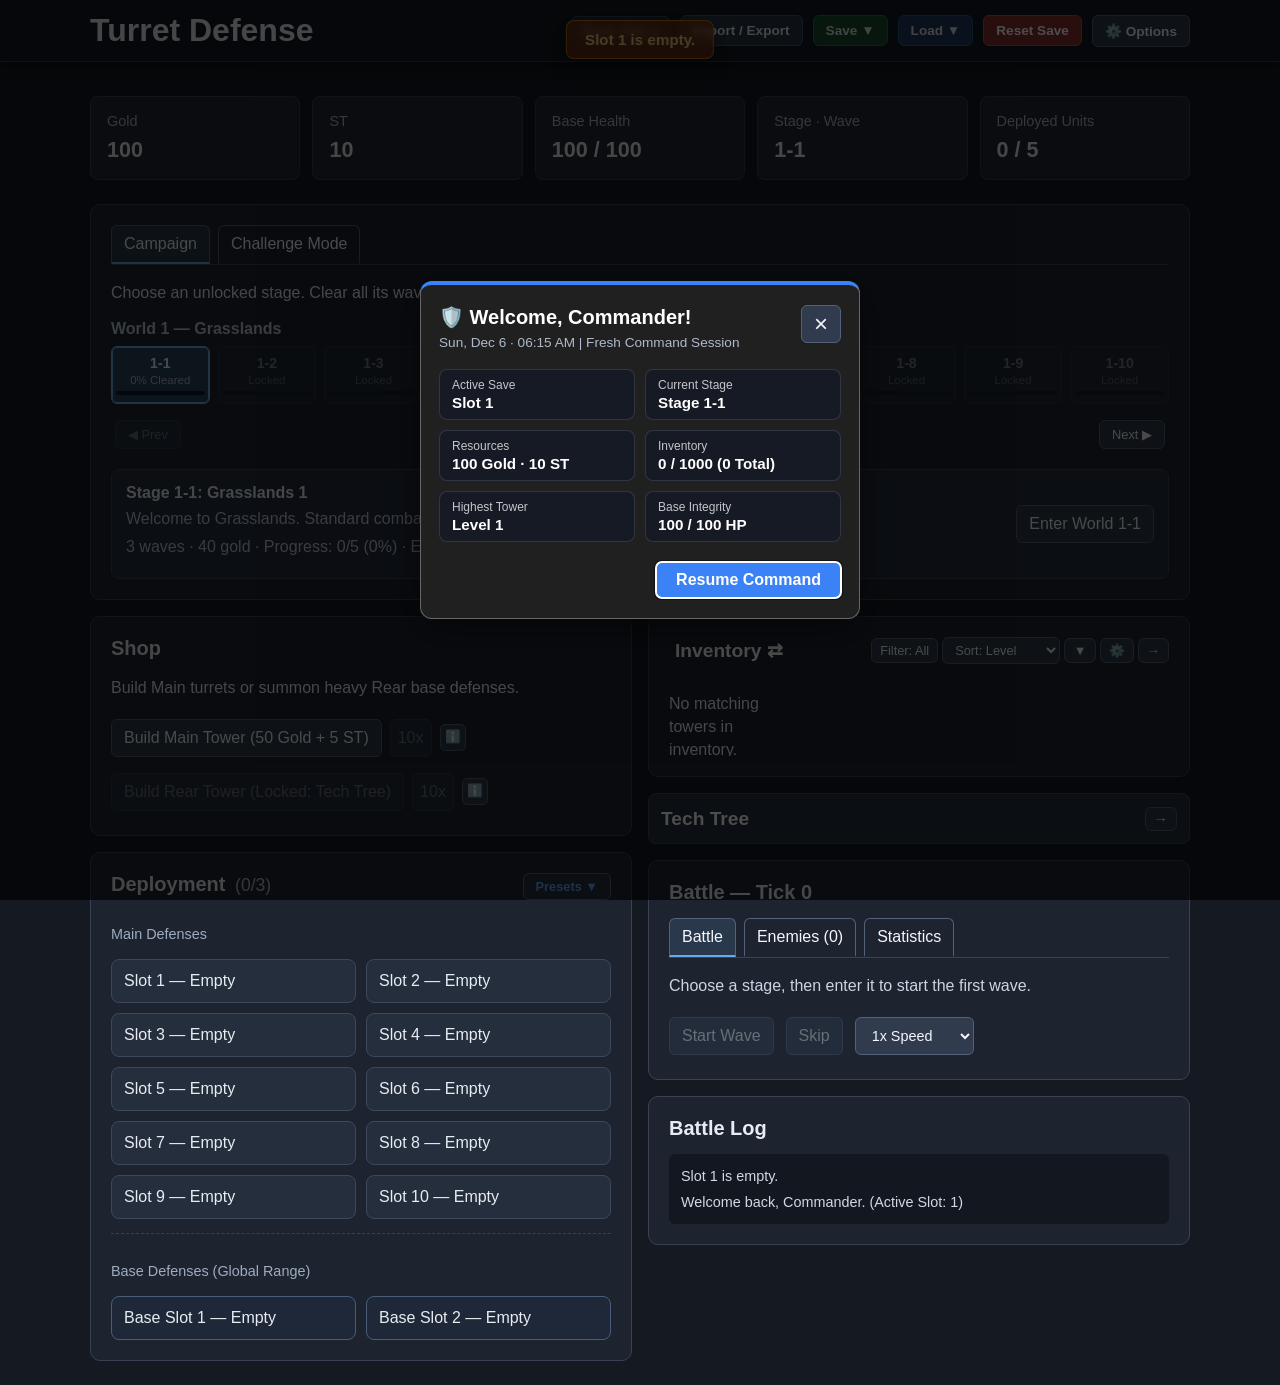
==== commit a36bda6c: "Add files via upload" ====
--- a/towerdefense/index.html
+++ b/towerdefense/index.html
@@ -5,6 +5,7 @@
     <meta name="viewport" content="width=device-width, initial-scale=1.0" />
     <title>Turret Defense</title>
     <link rel="stylesheet" href="style.css" />
+    <link rel="stylesheet" href="overhaul.css" />
 
     <script src="units.js" defer></script>
     <script src="pool.js" defer></script>
@@ -28,6 +29,14 @@
           <span id="active-save-display" class="save-slot-display"
             >Save: Slot 1</span
           >
+          <button
+            id="global-save-io-btn"
+            class="slot-action-btn io"
+            type="button"
+            title="Import or Export all save slots"
+          >
+            Import / Export
+          </button>
 
           <!-- Save Menu Dropdown -->
           <div class="slot-dropdown-container">
@@ -97,10 +106,10 @@
             </div>
           </div>
 
-          <button id="reset-storage-button" class="reset-button" type="button">
+          <button id="reset-storage-button" class="slot-action-btn reset-button" type="button">
             Reset Save
           </button>
-          <button id="options-menu-btn" type="button" class="action-button">
+          <button id="options-menu-btn" type="button" class="slot-action-btn">
             ⚙️ Options
           </button>
         </div>
@@ -163,7 +172,10 @@
             </label>
 
             <label class="option-row">
-              <input type="checkbox" id="toggle-show-effective-damage-checkbox" />
+              <input
+                type="checkbox"
+                id="toggle-show-effective-damage-checkbox"
+              />
               <span>Show Effective Damage &amp; Level Slider</span>
             </label>
 
@@ -180,9 +192,27 @@
             <div class="option-segmented-row">
               <span>Tower Build Animation</span>
               <div class="segmented-control" id="build-anim-segmented">
-                <button type="button" class="segmented-btn active" data-build-anim="full">Full</button>
-                <button type="button" class="segmented-btn" data-build-anim="short">Short</button>
-                <button type="button" class="segmented-btn" data-build-anim="off">Off</button>
+                <button
+                  type="button"
+                  class="segmented-btn active"
+                  data-build-anim="full"
+                >
+                  Full
+                </button>
+                <button
+                  type="button"
+                  class="segmented-btn"
+                  data-build-anim="short"
+                >
+                  Short
+                </button>
+                <button
+                  type="button"
+                  class="segmented-btn"
+                  data-build-anim="off"
+                >
+                  Off
+                </button>
               </div>
             </div>
 
@@ -195,6 +225,315 @@
               <input type="checkbox" id="toggle-unpin-topbar-checkbox" />
               <span>Unpin Top Bar</span>
             </label>
+
+            <label class="option-row">
+              <input type="checkbox" id="toggle-overhaul-checkbox" />
+              <span>Overhaul UI</span>
+            </label>
+
+            <div class="option-row glass-toggle-row">
+              <label class="glass-toggle-label">
+                <input type="checkbox" id="liquid-glass-checkbox" />
+                <span>Liquid Glass UI</span>
+              </label>
+              <div style="display: flex; align-items: center; gap: 6px">
+                <button type="button" id="glass-io-btn" class="glass-reset-btn">
+                  Import / Export
+                </button>
+                <button
+                  type="button"
+                  id="bg-import-export-btn"
+                  class="glass-reset-btn"
+                >
+                  BG Import / Export
+                </button>
+                <input
+                  type="file"
+                  id="import-bg-file"
+                  accept="image/*"
+                  hidden
+                />
+                <button
+                  type="button"
+                  id="reset-liquid-glass-btn"
+                  class="glass-reset-btn"
+                >
+                  Reset
+                </button>
+              </div>
+            </div>
+
+            <div id="liquid-glass-sliders" class="liquid-glass-sliders" hidden>
+              <!-- Row 0: Custom Background -->
+              <div class="option-slider-row">
+                <span>Image Blur</span>
+                <input
+                  type="range"
+                  id="glass-custom-bg-blur-slider"
+                  min="0"
+                  max="30"
+                  value="0"
+                />
+                <span class="glass-slider-badge" id="glass-custom-bg-blur-value"
+                  >0px</span
+                >
+              </div>
+              <div class="option-slider-row">
+                <span>Custom BG</span>
+                <div class="glass-bg-actions">
+                  <input
+                    type="file"
+                    id="glass-custom-bg-input"
+                    accept="image/*"
+                    hidden
+                  />
+                  <label for="glass-custom-bg-input" class="glass-bg-btn"
+                    >Upload</label
+                  >
+                  <button
+                    type="button"
+                    id="glass-custom-bg-clear"
+                    class="glass-bg-btn"
+                  >
+                    Reset
+                  </button>
+                </div>
+              </div>
+              <!-- Row 1: 1st-Level Panels, Cards & Stats -->
+              <div class="option-slider-row">
+                <span>Main Opacity</span>
+                <input
+                  type="range"
+                  id="glass-main-opacity-slider"
+                  min="0"
+                  max="100"
+                  value="25"
+                />
+                <span class="glass-slider-badge" id="glass-main-opacity-value"
+                  >25%</span
+                >
+              </div>
+              <div class="option-slider-row">
+                <span>Main Blur</span>
+                <input
+                  type="range"
+                  id="glass-main-blur-slider"
+                  min="0"
+                  max="30"
+                  value="8"
+                />
+                <span class="glass-slider-badge" id="glass-main-blur-value"
+                  >8px</span
+                >
+              </div>
+
+              <!-- Row 2: Popups, Menus & Expanded Panels -->
+              <div class="option-slider-row">
+                <span>Popup Opacity</span>
+                <input
+                  type="range"
+                  id="glass-popup-opacity-slider"
+                  min="0"
+                  max="100"
+                  value="35"
+                />
+                <span class="glass-slider-badge" id="glass-popup-opacity-value"
+                  >35%</span
+                >
+              </div>
+              <div class="option-slider-row">
+                <span>Popup Blur</span>
+                <input
+                  type="range"
+                  id="glass-popup-blur-slider"
+                  min="0"
+                  max="30"
+                  value="12"
+                />
+                <span class="glass-slider-badge" id="glass-popup-blur-value"
+                  >12px</span
+                >
+              </div>
+
+              <!-- Row 3: Modal Backdrop -->
+              <div class="option-slider-row">
+                <span>Backdrop Dim</span>
+                <input
+                  type="range"
+                  id="glass-bg-opacity-slider"
+                  min="0"
+                  max="100"
+                  value="30"
+                />
+                <span class="glass-slider-badge" id="glass-bg-opacity-value"
+                  >30%</span
+                >
+              </div>
+              <div class="option-slider-row">
+                <span>Backdrop Blur</span>
+                <input
+                  type="range"
+                  id="glass-bg-blur-slider"
+                  min="0"
+                  max="30"
+                  value="0"
+                />
+                <span class="glass-slider-badge" id="glass-bg-blur-value"
+                  >0px</span
+                >
+              </div>
+
+              <!-- Row 4: Main Borders -->
+              <div class="option-slider-row">
+                <span>Main Border</span>
+                <input
+                  type="range"
+                  id="glass-main-border-opacity-slider"
+                  min="0"
+                  max="100"
+                  value="20"
+                />
+                <span
+                  class="glass-slider-badge"
+                  id="glass-main-border-opacity-value"
+                  >20%</span
+                >
+              </div>
+              <div class="option-slider-row">
+                <span>Main Glow</span>
+                <input
+                  type="range"
+                  id="glass-main-border-blur-slider"
+                  min="0"
+                  max="24"
+                  value="4"
+                />
+                <span
+                  class="glass-slider-badge"
+                  id="glass-main-border-blur-value"
+                  >4px</span
+                >
+              </div>
+
+              <!-- Row 5: Popup Borders -->
+              <div class="option-slider-row">
+                <span>Popup Border</span>
+                <input
+                  type="range"
+                  id="glass-popup-border-opacity-slider"
+                  min="0"
+                  max="100"
+                  value="35"
+                />
+                <span
+                  class="glass-slider-badge"
+                  id="glass-popup-border-opacity-value"
+                  >35%</span
+                >
+              </div>
+              <div class="option-slider-row">
+                <span>Popup Glow</span>
+                <input
+                  type="range"
+                  id="glass-popup-border-blur-slider"
+                  min="0"
+                  max="24"
+                  value="8"
+                />
+                <span
+                  class="glass-slider-badge"
+                  id="glass-popup-border-blur-value"
+                  >8px</span
+                >
+              </div>
+
+              <!-- Row 6: Unit Rarity Highlights -->
+              <div class="option-slider-row">
+                <span>Unit Highlight</span>
+                <input
+                  type="range"
+                  id="glass-unit-border-opacity-slider"
+                  min="0"
+                  max="100"
+                  value="75"
+                />
+                <span
+                  class="glass-slider-badge"
+                  id="glass-unit-border-opacity-value"
+                  >75%</span
+                >
+              </div>
+              <div class="option-slider-row">
+                <span>Unit Glow</span>
+                <input
+                  type="range"
+                  id="glass-unit-border-blur-slider"
+                  min="0"
+                  max="24"
+                  value="8"
+                />
+                <span
+                  class="glass-slider-badge"
+                  id="glass-unit-border-blur-value"
+                  >8px</span
+                >
+              </div>
+
+              <!-- Row 7: Hue & Saturation -->
+              <div class="option-slider-row">
+                <span>Glass Hue</span>
+                <input
+                  type="range"
+                  id="glass-hue-slider"
+                  class="glass-hue-range"
+                  min="0"
+                  max="360"
+                  value="215"
+                />
+                <span class="glass-slider-badge" id="glass-hue-value"
+                  >215°</span
+                >
+              </div>
+              <div class="option-slider-row">
+                <span>Saturation</span>
+                <input
+                  type="range"
+                  id="glass-saturation-slider"
+                  min="0"
+                  max="100"
+                  value="0"
+                />
+                <span class="glass-slider-badge" id="glass-saturation-value"
+                  >0%</span
+                >
+              </div>
+
+              <!-- Row 8: Tint & Gloss -->
+              <div class="option-slider-row">
+                <span>Frost Tint</span>
+                <input
+                  type="range"
+                  id="glass-tint-slider"
+                  min="0"
+                  max="100"
+                  value="0"
+                />
+                <span class="glass-slider-badge" id="glass-tint-value">0%</span>
+              </div>
+              <div class="option-slider-row">
+                <span>Gloss Sheen</span>
+                <input
+                  type="range"
+                  id="glass-gloss-slider"
+                  min="0"
+                  max="100"
+                  value="50"
+                />
+                <span class="glass-slider-badge" id="glass-gloss-value"
+                  >50%</span
+                >
+              </div>
+            </div>
           </div>
         </div>
 
@@ -222,10 +561,7 @@
           <span>Stage · Wave</span><strong id="wave">1-1 · 0</strong>
         </div>
         <div class="stat">
-          <span>Damage Level</span><strong id="damage-level">1</strong>
-        </div>
-        <div class="stat">
-          <span>Deployed Units</span><strong id="active-slots">0 / 3</strong>
+          <span>Deployed Units</span><strong id="active-slots">0 / 5</strong>
         </div>
       </div>
     </header>
--- a/towerdefense/style.css
+++ b/towerdefense/style.css
@@ -51,6 +51,38 @@
 * {
   -ms-overflow-style: none; /* IE and Edge */
   scrollbar-width: none; /* Firefox */
+}
+
+:root,
+select {
+  color-scheme: dark;
+}
+
+select {
+  background-color: #1f2937;
+  color: #f3f4f6;
+  border: 1px solid #374151;
+}
+
+select option,
+select optgroup {
+  background-color: #111827;
+  color: #f3f4f6;
+}
+
+select option:checked {
+  background-color: #2563eb;
+  color: #ffffff;
+}
+
+select option:disabled {
+  background-color: #111827;
+  color: #6b7280;
+}
+
+select:disabled {
+  opacity: 0.55;
+  cursor: not-allowed;
 }
 
 /* ==========================================================================
@@ -327,6 +359,17 @@
 .slot-dropdown-container {
   position: relative;
   display: inline-block;
+}
+
+.slot-action-btn.io {
+  background: #2b3545;
+  border: 1px solid #475569;
+  color: #e2e8f0;
+}
+
+.slot-action-btn.io:hover:not(:disabled) {
+  background: #38465c;
+  border-color: #60a5fa;
 }
 
 .slot-action-btn {
@@ -915,6 +958,47 @@
   grid-template-columns: repeat(4, minmax(0, 1fr));
   gap: 10px;
   align-items: stretch;
+}
+
+/* New Tower Type Highlight & Badge */
+.unit-card {
+  position: relative;
+}
+
+.unit-card .inventory-new-badge {
+  position: absolute;
+  bottom: 5px;
+  right: 6px;
+  top: auto;
+  left: auto;
+  margin: 0;
+  padding: 2px 5px;
+  font-size: 0.62rem;
+  font-weight: 800;
+  letter-spacing: 0.4px;
+  line-height: 1;
+  border-radius: 4px;
+  background: linear-gradient(135deg, #fbbf24, #d97706);
+  color: #111827;
+  box-shadow: 0 0 8px rgba(245, 158, 11, 0.55);
+  pointer-events: none;
+  z-index: 999;
+}
+
+#toggle-inventory-button.has-new-towers {
+  border-color: #f59e0b;
+  color: #fbbf24;
+  box-shadow: 0 0 8px rgba(245, 158, 11, 0.45);
+}
+
+@keyframes newTowerCardGlow {
+  0%,
+  100% {
+    box-shadow: 0 0 8px rgba(251, 191, 36, 0.35);
+  }
+  50% {
+    box-shadow: 0 0 15px rgba(251, 191, 36, 0.75);
+  }
 }
 
 .unit-card {
@@ -2664,13 +2748,28 @@
 }
 
 .enemy-heading strong {
-  overflow-wrap: anywhere;
+  min-width: 0;
+  overflow: hidden;
+  text-overflow: ellipsis;
+  white-space: nowrap;
+}
+
+.enemy-heading span {
+  flex-shrink: 0;
+  white-space: nowrap;
+  font-size: 0.9rem;
+  font-variant-numeric: tabular-nums;
 }
 
 .enemy-details {
   color: #bdc7d6;
   font-size: 0.85rem;
   margin-bottom: 8px;
+}
+
+.enemy-details span {
+  white-space: nowrap;
+  font-variant-numeric: tabular-nums;
 }
 
 .health-track,
@@ -2940,7 +3039,1299 @@
 }
 
 /* ==========================================================================
-   14. RESPONSIVE BREAKPOINTS
+   14. BUILD / SUMMON REVEAL ANIMATION & REORGANIZED OPTIONS
+   ========================================================================== */
+
+.build-anim-overlay {
+  --active-color: #9ca3af;
+  --active-glow: rgba(156, 163, 175, 0.55);
+  position: fixed;
+  inset: 0;
+  z-index: 100000;
+  display: flex;
+  align-items: center;
+  justify-content: center;
+  padding: 16px;
+  background: #04060a;
+  user-select: none;
+  overflow: hidden;
+  animation: buildOverlayBoot 0.45s ease-out forwards;
+}
+
+.build-anim-overlay.instant-bg {
+  animation: none;
+  background: radial-gradient(circle at center, rgba(22, 30, 46, 0.92), rgba(8, 11, 17, 0.97));
+  backdrop-filter: blur(6px);
+}
+
+/* Full-Screen Pre-Charging Rig */
+.build-screen-rig {
+  --rig-progress: 0;
+  --clamp-x: calc(clamp(125px, 24vw, 310px) - var(--rig-progress) * clamp(32px, 7vw, 95px));
+  --clamp-y: calc(clamp(125px, 22vh, 230px) - var(--rig-progress) * clamp(28px, 6vh, 75px));
+  position: absolute;
+  inset: 0;
+  pointer-events: none;
+  z-index: 4;
+  overflow: hidden;
+  transition: opacity 0.18s ease-out;
+}
+
+.build-screen-rig.assembling {
+  --clamp-x: 54vw;
+  --clamp-y: 54vh;
+}
+
+.build-screen-rig.rig-burst {
+  opacity: 0;
+}
+
+.build-screen-grid {
+  position: absolute;
+  inset: -48px;
+  background-image:
+    linear-gradient(to right, rgba(148, 163, 184, 0.08) 1px, transparent 1px),
+    linear-gradient(to bottom, rgba(148, 163, 184, 0.08) 1px, transparent 1px);
+  background-size: 48px 48px;
+  mask-image: radial-gradient(circle at center, rgba(0, 0, 0, 0.9) 25%, transparent 82%);
+  -webkit-mask-image: radial-gradient(circle at center, rgba(0, 0, 0, 0.9) 25%, transparent 82%);
+  animation:
+    buildGridBoot 0.4s ease-out 0.08s backwards,
+    buildGridPan 3.6s linear infinite;
+}
+
+/* Screen-Spanning Orbital Ring with Moving Nodes */
+.build-outer-orbital {
+  position: absolute;
+  top: 50%;
+  left: 50%;
+  width: min(74vw, 74vh);
+  height: min(74vw, 74vh);
+  border-radius: 50%;
+  border: 1px dashed var(--active-color);
+  box-shadow: 0 0 30px var(--active-glow), inset 0 0 30px var(--active-glow);
+  opacity: 0.42;
+  animation:
+    buildOrbitalAssemble 0.55s cubic-bezier(0.16, 1, 0.3, 1) 0.26s backwards,
+    buildOrbitalSpin 16s linear 0.26s infinite;
+  transition:
+    border-color 0.25s ease,
+    box-shadow 0.25s ease,
+    transform 0.16s ease-in,
+    opacity 0.25s ease;
+}
+
+.build-screen-rig[data-rank="4"] .build-outer-orbital,
+.build-screen-rig[data-rank="5"] .build-outer-orbital,
+.build-screen-rig[data-rank="6"] .build-outer-orbital {
+  opacity: 0.72;
+  animation-duration: 0.55s, 9s;
+}
+
+.build-screen-rig.pre-burst .build-outer-orbital {
+  transform: translate(-50%, -50%) scale(0.38) rotate(90deg);
+  animation: none;
+  opacity: 0.95;
+}
+
+.build-orbital-node {
+  position: absolute;
+  width: 10px;
+  height: 10px;
+  border-radius: 50%;
+  background: #ffffff;
+  border: 2px solid var(--active-color);
+  box-shadow: 0 0 12px var(--active-color), 0 0 22px #ffffff;
+}
+
+.build-orbital-node.n0 { top: -5px; left: 50%; transform: translateX(-50%); }
+.build-orbital-node.n1 { bottom: -5px; left: 50%; transform: translateX(-50%); }
+.build-orbital-node.n2 { left: -5px; top: 50%; transform: translateY(-50%); }
+.build-orbital-node.n3 { right: -5px; top: 50%; transform: translateY(-50%); }
+
+/* 4 Edge-to-Center Laser Rails */
+.build-screen-rail {
+  position: absolute;
+  background: linear-gradient(
+    var(--rail-dir, to bottom),
+    transparent 0%,
+    var(--active-glow) 45%,
+    var(--active-color) 100%
+  );
+  opacity: 0.55;
+  overflow: hidden;
+  transition: opacity 0.2s ease;
+}
+
+.build-screen-rig.pre-burst .build-screen-rail {
+  opacity: 1;
+  filter: brightness(1.7);
+}
+
+.build-screen-rail.top {
+  --rail-dir: to bottom;
+  top: 0;
+  left: 50%;
+  width: 2px;
+  height: calc(50vh - 54px);
+  transform: translateX(-50%);
+  transform-origin: top center;
+  animation: buildRailGrowV 0.34s cubic-bezier(0.16, 1, 0.3, 1) 0.12s both;
+}
+
+.build-screen-rail.bottom {
+  --rail-dir: to top;
+  bottom: 0;
+  left: 50%;
+  width: 2px;
+  height: calc(50vh - 54px);
+  transform: translateX(-50%);
+  transform-origin: bottom center;
+  animation: buildRailGrowV 0.34s cubic-bezier(0.16, 1, 0.3, 1) 0.12s both;
+}
+
+.build-screen-rail.left {
+  --rail-dir: to right;
+  left: 0;
+  top: 50%;
+  height: 2px;
+  width: calc(50vw - 54px);
+  transform: translateY(-50%);
+  transform-origin: left center;
+  animation: buildRailGrowH 0.34s cubic-bezier(0.16, 1, 0.3, 1) 0.12s both;
+}
+
+.build-screen-rail.right {
+  --rail-dir: to left;
+  right: 0;
+  top: 50%;
+  height: 2px;
+  width: calc(50vw - 54px);
+  transform: translateY(-50%);
+  transform-origin: right center;
+  animation: buildRailGrowH 0.34s cubic-bezier(0.16, 1, 0.3, 1) 0.12s both;
+}
+
+.build-rail-bolt {
+  position: absolute;
+  border-radius: 999px;
+  pointer-events: none;
+}
+
+.build-screen-rail.top .build-rail-bolt {
+  top: 0;
+  left: 50%;
+  width: 4px;
+  height: 54px;
+  transform: translateX(-50%);
+  animation: buildRailBoltTop 0.38s cubic-bezier(0.4, 0, 1, 1) forwards;
+}
+
+.build-screen-rail.bottom .build-rail-bolt {
+  bottom: 0;
+  left: 50%;
+  width: 4px;
+  height: 54px;
+  transform: translateX(-50%);
+  animation: buildRailBoltBottom 0.38s cubic-bezier(0.4, 0, 1, 1) forwards;
+}
+
+.build-screen-rail.left .build-rail-bolt {
+  left: 0;
+  top: 50%;
+  height: 4px;
+  width: 54px;
+  transform: translateY(-50%);
+  animation: buildRailBoltLeft 0.38s cubic-bezier(0.4, 0, 1, 1) forwards;
+}
+
+.build-screen-rail.right .build-rail-bolt {
+  right: 0;
+  top: 50%;
+  height: 4px;
+  width: 54px;
+  transform: translateY(-50%);
+  animation: buildRailBoltRight 0.38s cubic-bezier(0.4, 0, 1, 1) forwards;
+}
+
+/* 4 Corner Containment Brackets */
+.build-screen-bracket {
+  position: absolute;
+  width: 54px;
+  height: 54px;
+  border-color: var(--active-color);
+  border-style: solid;
+  border-width: 0;
+  opacity: 1;
+  filter: drop-shadow(0 0 10px var(--active-glow));
+  transition:
+    top 0.42s cubic-bezier(0.16, 1, 0.3, 1),
+    bottom 0.42s cubic-bezier(0.16, 1, 0.3, 1),
+    left 0.42s cubic-bezier(0.16, 1, 0.3, 1),
+    right 0.42s cubic-bezier(0.16, 1, 0.3, 1),
+    opacity 0.25s ease,
+    border-color 0.2s ease,
+    transform 0.16s ease-in;
+}
+
+.build-screen-rig.assembling .build-screen-bracket {
+  opacity: 0;
+}
+
+.build-screen-bracket.tl {
+  top: calc(50% - var(--clamp-y));
+  left: calc(50% - var(--clamp-x));
+  border-top-width: 3px;
+  border-left-width: 3px;
+  border-top-left-radius: 6px;
+}
+
+.build-screen-bracket.tr {
+  top: calc(50% - var(--clamp-y));
+  right: calc(50% - var(--clamp-x));
+  border-top-width: 3px;
+  border-right-width: 3px;
+  border-top-right-radius: 6px;
+}
+
+.build-screen-bracket.bl {
+  bottom: calc(50% - var(--clamp-y));
+  left: calc(50% - var(--clamp-x));
+  border-bottom-width: 3px;
+  border-left-width: 3px;
+  border-bottom-left-radius: 6px;
+}
+
+.build-screen-bracket.br {
+  bottom: calc(50% - var(--clamp-y));
+  right: calc(50% - var(--clamp-x));
+  border-bottom-width: 3px;
+  border-right-width: 3px;
+  border-bottom-right-radius: 6px;
+}
+
+.build-screen-rig.pre-burst .build-screen-bracket {
+  --clamp-x: 84px;
+  --clamp-y: 84px;
+  border-color: #ffffff;
+}
+
+.build-screen-rig.rig-burst .build-screen-bracket {
+  --clamp-x: 55vw;
+  --clamp-y: 55vh;
+}
+
+.build-skip-hint {
+  position: absolute;
+  top: 18px;
+  right: 22px;
+  z-index: 30;
+  padding: 6px 12px;
+  border-radius: 6px;
+  background: rgba(15, 23, 42, 0.7);
+  border: 1px solid rgba(148, 163, 184, 0.25);
+  color: #94a3b8;
+  font-size: 0.78rem;
+  font-weight: 600;
+  pointer-events: none;
+  animation: buildLabelFadeIn 0.3s ease-out 0.45s backwards;
+  transition: all 0.15s ease;
+}
+
+.build-skip-hint.armed {
+  background: rgba(37, 99, 235, 0.25);
+  border-color: #60a5fa;
+  color: #e2e8f0;
+  box-shadow: 0 0 12px rgba(96, 165, 250, 0.35);
+}
+
+.build-anim-flash {
+  position: absolute;
+  inset: 0;
+  pointer-events: none;
+  opacity: 0;
+  background: radial-gradient(
+    circle at center,
+    rgba(255, 255, 255, 0.28) 0%,
+    var(--peak-color, #60a5fa) 45%,
+    transparent 85%
+  );
+  z-index: 20;
+}
+
+.build-anim-flash.charge-flash {
+  animation: buildChargeFlash 0.45s ease-out forwards;
+}
+
+.build-anim-flash.active {
+  animation: buildFlashBurst 1.1s ease-out forwards;
+}
+
+.build-anim-flash.long-flash {
+  animation: buildFlashLong 1.8s ease-out forwards;
+}
+
+.build-anim-stage {
+  position: relative;
+  display: flex;
+  flex-direction: column;
+  align-items: center;
+  justify-content: center;
+  width: 100%;
+  max-width: 820px;
+  z-index: 10;
+}
+
+.build-anim-stage.screen-shake {
+  animation: buildScreenShake 0.65s ease-out;
+}
+
+.build-anim-stage.mythic-shake {
+  animation: buildMythicShake 0.95s ease-out;
+}
+
+.build-core-wrapper {
+  --core-color: #9ca3af;
+  --core-glow: rgba(156, 163, 175, 0.55);
+  position: relative;
+  z-index: 5;
+  display: flex;
+  flex-direction: column;
+  align-items: center;
+  justify-content: center;
+  width: 340px;
+  height: 340px;
+}
+
+.build-core-wrapper.charging-intense {
+  animation: buildCoreVibrate 0.18s infinite linear;
+}
+
+.build-core-wrapper.burst-out {
+  animation: buildCoreBurstOut 0.18s ease-in forwards;
+}
+
+.build-core-wrapper.burst-out .build-core-orb {
+  animation: none;
+}
+
+.build-core-wrapper.burst-out .build-core-orb,
+.build-core-wrapper.burst-out .build-charge-label {
+  opacity: 0;
+  transition: opacity 0.12s ease-out;
+}
+
+.build-core-ring {
+  position: absolute;
+  border-radius: 50%;
+  border: 3px solid var(--core-color);
+  box-shadow: 0 0 28px var(--core-glow), inset 0 0 18px var(--core-glow);
+  transition: border-color 0.15s ease, box-shadow 0.15s ease;
+}
+
+.build-core-ring.outer {
+  width: 224px;
+  height: 224px;
+  border-style: dashed;
+  animation:
+    buildRingAssembleOuter 0.45s cubic-bezier(0.16, 1, 0.3, 1) 0.36s backwards,
+    buildSpinCW 3s linear 0.36s infinite;
+}
+
+.build-core-ring.inner {
+  width: 162px;
+  height: 162px;
+  border-width: 4px;
+  border-top-color: transparent;
+  border-bottom-color: transparent;
+  animation:
+    buildRingAssembleInner 0.4s cubic-bezier(0.16, 1, 0.3, 1) 0.46s backwards,
+    buildSpinCCW 1.8s linear 0.46s infinite;
+}
+
+.build-core-aura {
+  position: absolute;
+  width: 380px;
+  height: 380px;
+  border-radius: 50%;
+  background: radial-gradient(
+    circle,
+    rgba(255, 255, 255, 0.25) 0%,
+    var(--core-glow) 35%,
+    transparent 72%
+  );
+  opacity: 0.85;
+  pointer-events: none;
+  animation:
+    buildAuraIgnite 0.4s ease-out 0.54s backwards,
+    buildAuraBreathe 1.1s ease-in-out 0.94s infinite alternate;
+  transition: background 0.25s ease;
+}
+
+.build-core-rays {
+  position: absolute;
+  width: 480px;
+  height: 480px;
+  border-radius: 50%;
+  background: repeating-conic-gradient(
+    from 0deg,
+    var(--core-glow) 0deg 10deg,
+    transparent 10deg 26deg
+  );
+  mask-image: radial-gradient(circle, rgba(0, 0, 0, 0.95) 15%, transparent 70%);
+  -webkit-mask-image: radial-gradient(
+    circle,
+    rgba(0, 0, 0, 0.95) 15%,
+    transparent 70%
+  );
+  opacity: 0.35;
+  pointer-events: none;
+  animation:
+    buildRaysIgnite 0.45s ease-out 0.58s backwards,
+    buildSpinCW 8s linear 0.58s infinite;
+  transition: opacity 0.25s ease;
+}
+
+.build-core-wrapper[data-rank="2"] .build-core-rays {
+  opacity: 0.48;
+  animation-duration: 0.45s, 7s;
+}
+
+.build-core-wrapper[data-rank="3"] .build-core-rays {
+  opacity: 0.62;
+  animation-duration: 0.45s, 5.5s;
+}
+
+.build-core-wrapper[data-rank="4"] .build-core-rays {
+  opacity: 0.78;
+  animation-duration: 0.45s, 4s;
+}
+
+.build-core-wrapper[data-rank="5"] .build-core-rays,
+.build-core-wrapper[data-rank="6"] .build-core-rays {
+  opacity: 0.95;
+  animation-duration: 0.45s, 2.6s;
+}
+
+.build-core-orb {
+  position: relative;
+  z-index: 3;
+  width: 104px;
+  height: 104px;
+  border-radius: 50%;
+  background: radial-gradient(circle at 35% 35%, #ffffff 10%, var(--core-color) 62%, #0f172a 100%);
+  box-shadow:
+    0 0 24px #ffffff,
+    0 0 48px var(--core-glow),
+    0 0 90px var(--core-glow);
+  display: flex;
+  align-items: center;
+  justify-content: center;
+  font-size: 2.6rem;
+  animation:
+    buildOrbIgnite 0.35s cubic-bezier(0.16, 1, 0.3, 1) 0.54s backwards,
+    buildOrbPulse 0.75s ease-in-out 0.89s infinite alternate;
+  transition: background 0.25s ease, box-shadow 0.25s ease;
+}
+
+.build-core-wrapper.tier-pulse .build-core-orb {
+  animation: buildTierOrbPunch 0.42s cubic-bezier(0.16, 1, 0.3, 1);
+}
+
+.build-core-wrapper.pre-burst .build-core-ring.outer,
+.build-core-wrapper.pre-burst .build-core-ring.inner {
+  transform: scale(0.55);
+  transition: transform 0.14s ease-in;
+}
+
+.build-core-wrapper.pre-burst .build-core-orb {
+  transform: scale(1.32);
+  box-shadow:
+    0 0 50px #ffffff,
+    0 0 110px #ffffff,
+    0 0 160px var(--core-color);
+  transition: transform 0.14s ease-out, box-shadow 0.14s ease-out;
+}
+
+.build-tier-ring {
+  position: absolute;
+  width: 104px;
+  height: 104px;
+  border-radius: 50%;
+  border: 4px solid var(--core-color);
+  pointer-events: none;
+  z-index: 2;
+  animation: buildTierRingExpand 0.65s cubic-bezier(0.16, 1, 0.3, 1) forwards;
+}
+
+.build-charge-mote {
+  position: absolute;
+  top: 50%;
+  left: 50%;
+  border-radius: 50%;
+  pointer-events: none;
+  z-index: 2;
+  animation: buildMoteAbsorb 0.52s cubic-bezier(0.4, 0, 1, 1) forwards;
+}
+
+.build-charge-label {
+  position: absolute;
+  bottom: 14px;
+  font-size: 0.9rem;
+  font-weight: 800;
+  letter-spacing: 1.8px;
+  color: #f8fafc;
+  text-shadow: 0 0 14px var(--core-glow), 0 2px 6px rgba(0, 0, 0, 0.8);
+  white-space: nowrap;
+  animation: buildLabelFadeIn 0.32s ease-out 0.62s backwards;
+}
+
+.build-particle {
+  position: absolute;
+  top: 50%;
+  left: 50%;
+  border-radius: 50%;
+  pointer-events: none;
+  z-index: 15;
+  animation: buildParticleFly 1.35s cubic-bezier(0.16, 1, 0.3, 1) forwards;
+}
+
+/* Mythic Background Sunburst Rays & Shockwaves */
+.build-mythic-sunburst {
+  position: absolute;
+  top: 50%;
+  left: 50%;
+  width: 140vmax;
+  height: 140vmax;
+  transform: translate(-50%, -50%);
+  background: repeating-conic-gradient(
+    from 0deg,
+    rgba(255, 59, 59, 0.22) 0deg 10deg,
+    transparent 10deg 24deg
+  );
+  mask-image: radial-gradient(circle at center, rgba(0, 0, 0, 0.95) 0%, transparent 65%);
+  -webkit-mask-image: radial-gradient(circle at center, rgba(0, 0, 0, 0.95) 0%, transparent 65%);
+  pointer-events: none;
+  z-index: 5;
+  animation: buildMythicRaysSpin 14s linear infinite;
+}
+
+.build-shockwave {
+  position: absolute;
+  top: 50%;
+  left: 50%;
+  width: 90px;
+  height: 90px;
+  border-radius: 50%;
+  border: 4px solid #ff4d4d;
+  box-shadow: 0 0 28px #ff3b3b, inset 0 0 18px #ffffff;
+  pointer-events: none;
+  z-index: 16;
+  opacity: 0;
+  animation: buildShockwaveExpand 1.4s cubic-bezier(0.16, 1, 0.3, 1) forwards;
+}
+
+.build-results-wrapper {
+  width: 100%;
+  display: flex;
+  flex-direction: column;
+  align-items: center;
+  gap: 16px;
+}
+
+.build-results-wrapper,
+.build-spotlight-wrapper {
+  position: relative;
+  z-index: 12;
+}
+
+.build-results-wrapper.revealed {
+  cursor: pointer;
+}
+
+.build-results-header h2 {
+  margin: 0;
+  font-size: 1.35rem;
+  color: #f8fafc;
+  text-align: center;
+  text-shadow: 0 2px 12px rgba(0, 0, 0, 0.6);
+}
+
+.build-cards-grid {
+  width: 100%;
+  display: grid;
+  gap: 12px;
+  max-height: 68vh;
+  overflow-y: auto;
+  padding: 8px;
+}
+
+.build-cards-grid.single {
+  grid-template-columns: minmax(220px, 270px);
+  justify-content: center;
+}
+
+.build-cards-grid.multi {
+  grid-template-columns: repeat(5, minmax(0, 1fr));
+}
+
+.build-reveal-card {
+  position: relative;
+  display: flex;
+  flex-direction: column;
+  align-items: center;
+  justify-content: space-between;
+  gap: 8px;
+  padding: 16px 10px;
+  background: linear-gradient(160deg, #252e3c 0%, #161c26 100%);
+  border: 2px solid var(--rarity-color, #9ca3af);
+  border-radius: 10px;
+  box-shadow: 0 0 16px var(--rarity-glow, rgba(156, 163, 175, 0.35));
+  text-align: center;
+  overflow: hidden;
+  opacity: 0;
+  transform: scale(1.45);
+  animation: buildCardSlamIn 0.5s cubic-bezier(0.16, 1, 0.3, 1) var(--card-delay, 0s) forwards;
+}
+
+.build-reveal-card.mythic {
+  box-shadow:
+    0 0 24px rgba(255, 59, 59, 0.9),
+    0 0 48px rgba(255, 59, 59, 0.55),
+    inset 0 0 18px rgba(255, 120, 120, 0.35);
+  animation:
+    buildCardSlamIn 0.5s cubic-bezier(0.16, 1, 0.3, 1) var(--card-delay, 0s) forwards,
+    buildMythicCardPulse 1.4s ease-in-out 0.5s infinite alternate;
+}
+
+.build-reveal-card.high-tier::after {
+  content: "";
+  position: absolute;
+  top: -50%;
+  left: -75%;
+  width: 50%;
+  height: 200%;
+  background: linear-gradient(
+    to right,
+    rgba(255, 255, 255, 0) 0%,
+    rgba(255, 255, 255, 0.28) 50%,
+    rgba(255, 255, 255, 0) 100%
+  );
+  transform: rotate(25deg);
+  animation: buildCardShimmer 2.2s ease-in-out infinite;
+  pointer-events: none;
+}
+
+.build-card-new-badge {
+  position: absolute;
+  top: 6px;
+  right: 6px;
+  padding: 2px 6px;
+  font-size: 0.65rem;
+  font-weight: 800;
+  letter-spacing: 0.5px;
+  background: #dc2626;
+  color: #ffffff;
+  border-radius: 4px;
+  box-shadow: 0 0 8px rgba(220, 38, 38, 0.7);
+}
+
+.build-card-rarity {
+  font-size: 0.72rem;
+  font-weight: 800;
+  letter-spacing: 0.8px;
+}
+
+.build-card-rarity.common { color: #9ca3af; }
+.build-card-rarity.uncommon { color: #34d399; }
+.build-card-rarity.rare { color: #60a5fa; }
+.build-card-rarity.epic { color: #a855f7; }
+.build-card-rarity.legendary { color: #f59e0b; }
+.build-card-rarity.mythic { color: #ff4d4d; }
+
+.build-card-name {
+  font-size: 0.98rem;
+  font-weight: 700;
+  color: #ffffff;
+  line-height: 1.25;
+}
+
+.build-card-stats {
+  display: flex;
+  flex-wrap: wrap;
+  justify-content: center;
+  gap: 6px;
+  font-size: 0.74rem;
+  color: #9eacbf;
+  background: rgba(15, 23, 42, 0.65);
+  padding: 5px 8px;
+  border-radius: 6px;
+  width: 100%;
+}
+
+.build-card-stats strong {
+  color: #e2e8f0;
+}
+
+.build-continue-prompt {
+  font-size: 0.88rem;
+  font-weight: 600;
+  color: #94a3b8;
+  padding: 6px 12px;
+  animation: buildPromptPulse 1.2s ease-in-out infinite alternate;
+}
+
+/* Reorganized Options Layout & Segmented Controls */
+.options-popup.wide {
+  max-width: 650px;
+  width: 94%;
+}
+
+.options-grid {
+  display: grid;
+  grid-template-columns: repeat(2, minmax(0, 1fr));
+  gap: 12px;
+  margin: 14px 0;
+  text-align: left;
+}
+
+.option-group {
+  background: #17202c;
+  border: 1px solid #2d3848;
+  border-radius: 8px;
+  padding: 10px;
+  display: flex;
+  flex-direction: column;
+  gap: 8px;
+}
+
+.option-group.full-span {
+  grid-column: 1 / -1;
+}
+
+.option-group-title {
+  font-size: 0.75rem;
+  font-weight: 800;
+  text-transform: uppercase;
+  letter-spacing: 0.6px;
+  color: #60a5fa;
+  padding-bottom: 4px;
+  border-bottom: 1px solid #2d3848;
+}
+
+.option-segmented-row {
+  display: flex;
+  align-items: center;
+  justify-content: space-between;
+  gap: 10px;
+  padding: 8px 10px;
+  border-radius: 6px;
+  background: #1f2937;
+  border: 1px solid #374151;
+  font-size: 0.88rem;
+  color: #e5e7eb;
+}
+
+.segmented-control {
+  display: inline-flex;
+  background: #111827;
+  border: 1px solid #374151;
+  border-radius: 6px;
+  padding: 2px;
+  gap: 2px;
+}
+
+.segmented-btn {
+  padding: 4px 10px;
+  font-size: 0.78rem;
+  font-weight: 700;
+  border: none;
+  border-radius: 4px;
+  background: transparent;
+  color: #9ca3af;
+  cursor: pointer;
+  transition: all 0.15s ease;
+}
+
+.segmented-btn:hover {
+  color: #f3f4f6;
+  background: rgba(255, 255, 255, 0.06);
+}
+
+.segmented-btn.active {
+  background: #2563eb;
+  color: #ffffff;
+  box-shadow: 0 1px 4px rgba(0, 0, 0, 0.35);
+}
+
+/* 1-by-1 Spotlight Reveal (10x Medium / Full Mode) */
+.build-skip-all-btn {
+  position: absolute;
+  top: 18px;
+  right: 22px;
+  z-index: 30;
+  padding: 6px 14px;
+  border-radius: 6px;
+  background: rgba(30, 41, 59, 0.85);
+  border: 1px solid #475569;
+  color: #e2e8f0;
+  font-size: 0.82rem;
+  font-weight: 700;
+  cursor: pointer;
+}
+
+.build-skip-all-btn:hover {
+  background: #334155;
+  border-color: #60a5fa;
+  color: #ffffff;
+}
+
+.build-spotlight-wrapper {
+  display: flex;
+  flex-direction: column;
+  align-items: center;
+  justify-content: center;
+  gap: 16px;
+  cursor: pointer;
+}
+
+.build-spotlight-counter {
+  padding: 4px 14px;
+  border-radius: 999px;
+  background: rgba(15, 23, 42, 0.8);
+  border: 1px solid #334155;
+  color: #93c5fd;
+  font-size: 0.85rem;
+  font-weight: 800;
+  letter-spacing: 1px;
+}
+
+.build-spotlight-card-slot {
+  display: flex;
+  align-items: center;
+  justify-content: center;
+  min-height: 210px;
+}
+
+.build-reveal-card.spotlight {
+  width: 260px;
+  min-height: 195px;
+  padding: 22px 16px;
+  border-width: 3px;
+}
+
+.build-reveal-card.spotlight .build-card-rarity {
+  font-size: 0.82rem;
+}
+
+.build-reveal-card.spotlight .build-card-name {
+  font-size: 1.2rem;
+}
+
+.build-reveal-card.spotlight .build-card-stats {
+  font-size: 0.82rem;
+  padding: 7px 10px;
+}
+
+.build-spotlight-prompt {
+  font-size: 0.85rem;
+  font-weight: 600;
+  color: #94a3b8;
+  animation: buildPromptPulse 1.2s ease-in-out infinite alternate;
+}
+
+/* Boot-Up / Assembly Keyframes */
+@keyframes buildOverlayBoot {
+  from {
+    background-color: #020305;
+  }
+  to {
+    background-color: #0b101b;
+  }
+}
+
+@keyframes buildGridBoot {
+  from {
+    opacity: 0;
+  }
+  to {
+    opacity: 1;
+  }
+}
+
+@keyframes buildOrbitalAssemble {
+  0% {
+    opacity: 0;
+    transform: translate(-50%, -50%) scale(1.48) rotate(-45deg);
+  }
+  100% {
+    opacity: 0.42;
+    transform: translate(-50%, -50%) scale(1) rotate(0deg);
+  }
+}
+
+@keyframes buildRingAssembleOuter {
+  0% {
+    opacity: 0;
+    transform: scale(1.85) rotate(-60deg);
+  }
+  100% {
+    opacity: 1;
+    transform: scale(1) rotate(0deg);
+  }
+}
+
+@keyframes buildRingAssembleInner {
+  0% {
+    opacity: 0;
+    transform: scale(0.15) rotate(60deg);
+  }
+  100% {
+    opacity: 1;
+    transform: scale(1) rotate(0deg);
+  }
+}
+
+@keyframes buildOrbIgnite {
+  0% {
+    opacity: 0;
+    transform: scale(0);
+    filter: brightness(3);
+  }
+  70% {
+    opacity: 1;
+    transform: scale(1.18);
+    filter: brightness(1.6);
+  }
+  100% {
+    opacity: 1;
+    transform: scale(1);
+    filter: brightness(1);
+  }
+}
+
+@keyframes buildAuraIgnite {
+  0% {
+    opacity: 0;
+    transform: scale(0.2);
+  }
+  100% {
+    opacity: 0.85;
+    transform: scale(1);
+  }
+}
+
+@keyframes buildRaysIgnite {
+  0% {
+    opacity: 0;
+    transform: scale(0.25);
+  }
+  100% {
+    opacity: 0.35;
+    transform: scale(1);
+  }
+}
+
+@keyframes buildLabelFadeIn {
+  0% {
+    opacity: 0;
+    transform: translateY(8px);
+  }
+  100% {
+    opacity: 1;
+    transform: translateY(0);
+  }
+}
+
+/* Charging & Reveal Keyframes */
+@keyframes buildGridPan {
+  from {
+    transform: translate(0, 0);
+  }
+  to {
+    transform: translate(48px, 48px);
+  }
+}
+
+@keyframes buildOrbitalSpin {
+  from {
+    transform: translate(-50%, -50%) rotate(0deg);
+  }
+  to {
+    transform: translate(-50%, -50%) rotate(360deg);
+  }
+}
+
+@keyframes buildRailGrowV {
+  from {
+    transform: translateX(-50%) scaleY(0);
+  }
+  to {
+    transform: translateX(-50%) scaleY(1);
+  }
+}
+
+@keyframes buildRailGrowH {
+  from {
+    transform: translateY(-50%) scaleX(0);
+  }
+  to {
+    transform: translateY(-50%) scaleX(1);
+  }
+}
+
+@keyframes buildRailBoltTop {
+  0% {
+    top: -40px;
+    opacity: 0;
+  }
+  20% {
+    opacity: 1;
+  }
+  100% {
+    top: calc(100% - 10px);
+    opacity: 0;
+  }
+}
+
+@keyframes buildRailBoltBottom {
+  0% {
+    bottom: -40px;
+    opacity: 0;
+  }
+  20% {
+    opacity: 1;
+  }
+  100% {
+    bottom: calc(100% - 10px);
+    opacity: 0;
+  }
+}
+
+@keyframes buildRailBoltLeft {
+  0% {
+    left: -40px;
+    opacity: 0;
+  }
+  20% {
+    opacity: 1;
+  }
+  100% {
+    left: calc(100% - 10px);
+    opacity: 0;
+  }
+}
+
+@keyframes buildRailBoltRight {
+  0% {
+    right: -40px;
+    opacity: 0;
+  }
+  20% {
+    opacity: 1;
+  }
+  100% {
+    right: calc(100% - 10px);
+    opacity: 0;
+  }
+}
+
+@keyframes buildAuraBreathe {
+  from {
+    transform: scale(0.88);
+    opacity: 0.45;
+  }
+  to {
+    transform: scale(1.14);
+    opacity: 0.85;
+  }
+}
+
+@keyframes buildTierOrbPunch {
+  0% {
+    transform: scale(1.36);
+  }
+  100% {
+    transform: scale(1);
+  }
+}
+
+@keyframes buildTierRingExpand {
+  0% {
+    opacity: 1;
+    transform: scale(0.95);
+  }
+  100% {
+    opacity: 0;
+    transform: scale(4.2);
+  }
+}
+
+@keyframes buildMoteAbsorb {
+  0% {
+    opacity: 0;
+    transform: translate(
+        calc(-50% + var(--sx, 0px)),
+        calc(-50% + var(--sy, 0px))
+      )
+      scale(1.2);
+  }
+  25% {
+    opacity: 1;
+  }
+  100% {
+    opacity: 0;
+    transform: translate(-50%, -50%) scale(0.2);
+  }
+}
+
+@keyframes buildParticleFly {
+  0% {
+    opacity: 1;
+    transform: translate(-50%, -50%) scale(1);
+  }
+  70% {
+    opacity: 0.9;
+  }
+  100% {
+    opacity: 0;
+    transform: translate(
+        calc(-50% + var(--dx, 0px)),
+        calc(-50% + var(--dy, 0px))
+      )
+      scale(0.2);
+  }
+}
+
+@keyframes buildSpinCW {
+  to { transform: rotate(360deg); }
+}
+
+@keyframes buildSpinCCW {
+  to { transform: rotate(-360deg); }
+}
+
+@keyframes buildOrbPulse {
+  from { transform: scale(0.92); }
+  to { transform: scale(1.1); }
+}
+
+@keyframes buildCoreVibrate {
+  0% { transform: translate(0, 0); }
+  25% { transform: translate(-2px, 2px); }
+  50% { transform: translate(2px, -2px); }
+  75% { transform: translate(-2px, -1px); }
+  100% { transform: translate(2px, 1px); }
+}
+
+@keyframes buildCoreBurstOut {
+  0% {
+    transform: scale(1);
+    opacity: 1;
+  }
+  100% {
+    transform: scale(0);
+    opacity: 0;
+  }
+}
+
+@keyframes buildChargeFlash {
+  0% { opacity: 0.32; }
+  100% { opacity: 0; }
+}
+
+@keyframes buildFlashBurst {
+  0% { opacity: 0.55; }
+  100% { opacity: 0; }
+}
+
+@keyframes buildFlashLong {
+  0% { opacity: 0.85; }
+  100% { opacity: 0; }
+}
+
+@keyframes buildCardSlamIn {
+  0% {
+    opacity: 0;
+    transform: scale(1.45);
+  }
+  100% {
+    opacity: 1;
+    transform: scale(1);
+  }
+}
+
+@keyframes buildCardShimmer {
+  0%, 45% { left: -75%; }
+  100% { left: 135%; }
+}
+
+@keyframes buildScreenShake {
+  0%, 100% { transform: translate(0, 0); }
+  20% { transform: translate(-6px, 4px); }
+  40% { transform: translate(6px, -4px); }
+  60% { transform: translate(-4px, -3px); }
+  80% { transform: translate(4px, 3px); }
+}
+
+@keyframes buildMythicRaysSpin {
+  from { transform: translate(-50%, -50%) rotate(0deg); }
+  to { transform: translate(-50%, -50%) rotate(360deg); }
+}
+
+@keyframes buildShockwaveExpand {
+  0% {
+    opacity: 1;
+    transform: translate(-50%, -50%) scale(0.4);
+  }
+  100% {
+    opacity: 0;
+    transform: translate(-50%, -50%) scale(7.5);
+  }
+}
+
+@keyframes buildMythicCardPulse {
+  from {
+    box-shadow:
+      0 0 20px rgba(255, 59, 59, 0.85),
+      0 0 40px rgba(255, 59, 59, 0.45),
+      inset 0 0 14px rgba(255, 120, 120, 0.3);
+  }
+  to {
+    box-shadow:
+      0 0 34px rgba(255, 90, 90, 1),
+      0 0 70px rgba(255, 59, 59, 0.8),
+      inset 0 0 24px rgba(255, 220, 220, 0.55);
+  }
+}
+
+@keyframes buildMythicShake {
+  0%, 100% { transform: translate(0, 0); }
+  12% { transform: translate(-10px, 7px); }
+  24% { transform: translate(10px, -7px); }
+  36% { transform: translate(-8px, -6px); }
+  48% { transform: translate(8px, 6px); }
+  60% { transform: translate(-5px, 4px); }
+  75% { transform: translate(4px, -3px); }
+}
+
+@keyframes buildPromptPulse {
+  from { opacity: 0.55; }
+  to { opacity: 1; }
+}
+
+@media (max-width: 768px) {
+  .build-cards-grid.multi {
+    grid-template-columns: repeat(2, minmax(0, 1fr));
+  }
+
+  .options-grid {
+    grid-template-columns: 1fr;
+  }
+}
+
+/* ==========================================================================
+   15. RESPONSIVE BREAKPOINTS
    ========================================================================== */
 
 @media (max-width: 1000px) {
@@ -3179,4 +4570,475 @@
 canvas, 
 body {
   touch-action: manipulation;
+}
+
+/* ==========================================================================
+   16. LIQUID GLASS UI THEME
+   ========================================================================== */
+
+body.liquid-glass .unit-card.glass-border-probe,
+body.liquid-glass .unit-popup.glass-border-probe {
+  border-color: revert !important;
+}
+
+body.liquid-glass {
+  --glass-main-alpha: 0.25;
+  --glass-main-blur: 8px;
+  --glass-popup-alpha: 0.35;
+  --glass-popup-blur: 12px;
+  --glass-bg-alpha: 0.30;
+  --glass-bg-blur: 0px;
+  --glass-main-border-alpha: 0.20;
+  --glass-main-border-blur: 4px;
+  --glass-popup-border-alpha: 0.35;
+  --glass-popup-border-blur: 8px;
+  --glass-unit-border-alpha: 0.75;
+  --glass-unit-border-blur: 8px;
+  --glass-hue: 215deg;
+  --glass-saturation: 0%;
+  --glass-tint: 0%;
+  --glass-gloss: 0.5;
+  --glass-border-color: #ffffff;
+
+  /* Lightness scales from 14% (dark smoked) to 86% (bright frost) */
+  --glass-lightness: calc(14% + var(--glass-tint) * 0.72);
+  --glass-neutral: hsl(0 0% var(--glass-lightness));
+  --glass-tinted: hsl(var(--glass-hue) 88% var(--glass-lightness));
+  --glass-base-surface: color-mix(in srgb, var(--glass-tinted) var(--glass-saturation), var(--glass-neutral));
+
+  --glass-btn-lightness: calc(22% + var(--glass-tint) * 0.68);
+  --glass-btn-neutral: hsl(0 0% var(--glass-btn-lightness));
+  --glass-btn-tinted: hsl(var(--glass-hue) 88% var(--glass-btn-lightness));
+  --glass-button-surface: color-mix(in srgb, var(--glass-btn-tinted) var(--glass-saturation), var(--glass-btn-neutral));
+
+  --glass-main-fill: color-mix(in srgb, var(--glass-base-surface) calc(var(--glass-main-alpha) * 100%), transparent);
+  --glass-card-fill: color-mix(in srgb, var(--glass-base-surface) calc(var(--glass-main-alpha) * 85%), transparent);
+  --glass-popup-fill: color-mix(in srgb, var(--glass-base-surface) calc(var(--glass-popup-alpha) * 100%), transparent);
+
+  --glass-backdrop: blur(var(--glass-main-blur)) saturate(145%);
+  --glass-card-backdrop: blur(calc(var(--glass-main-blur) * 0.5)) saturate(140%);
+  --glass-popup-backdrop: blur(var(--glass-popup-blur)) saturate(150%);
+
+  /* Subtle Inverse Radial Edge Sheen */
+  --glass-gloss-sheen: radial-gradient(
+    ellipse at 46% 46%,
+    transparent 64%,
+    rgba(255, 255, 255, calc(var(--glass-gloss) * 0.08)) 84%,
+    rgba(255, 255, 255, calc(var(--glass-gloss) * 0.34)) 100%
+  );
+
+  background-color: #0d121c;
+}
+
+body.liquid-glass::before {
+  content: "";
+  position: fixed;
+  inset: -24px;
+  z-index: -1;
+  background-image:
+    var(--glass-custom-bg, none),
+    radial-gradient(circle at 15% 15%, rgba(56, 189, 248, 0.18) 0%, transparent 42%),
+    radial-gradient(circle at 85% 25%, rgba(99, 102, 241, 0.18) 0%, transparent 45%),
+    radial-gradient(circle at 50% 88%, rgba(16, 185, 129, 0.13) 0%, transparent 50%);
+  background-size: cover, auto, auto, auto;
+  background-position: center, center, center, center;
+  background-repeat: no-repeat;
+  filter: blur(var(--glass-custom-bg-blur, 0px));
+  pointer-events: none;
+  will-change: transform;
+}
+
+/* Liquid Glass Toggle Row & Reset Button */
+.glass-toggle-row {
+  display: flex;
+  align-items: center;
+  justify-content: space-between;
+  gap: 10px;
+}
+
+.glass-toggle-label {
+  display: inline-flex;
+  align-items: center;
+  gap: 8px;
+  cursor: pointer;
+}
+
+.glass-reset-btn {
+  display: none;
+  padding: 4px 10px;
+  font-size: 0.76rem;
+  font-weight: 600;
+  border-radius: 5px;
+  cursor: pointer;
+  margin-left: auto;
+}
+
+body.liquid-glass .glass-reset-btn {
+  display: inline-flex;
+  align-items: center;
+}
+
+/* Options Liquid Glass Slider Grid */
+.liquid-glass-sliders {
+  display: none;
+  grid-template-columns: repeat(2, minmax(0, 1fr));
+  gap: 6px;
+}
+
+body.liquid-glass .liquid-glass-sliders:not([hidden]) {
+  display: grid;
+}
+
+@media (max-width: 768px) {
+  .liquid-glass-sliders {
+    grid-template-columns: 1fr;
+  }
+}
+
+.option-slider-row {
+  display: flex;
+  align-items: center;
+  justify-content: space-between;
+  gap: 8px;
+  padding: 8px 10px;
+  border-radius: 6px;
+  background: #1f2937;
+  border: 1px solid #374151;
+  font-size: 0.84rem;
+  color: #e5e7eb;
+}
+
+.glass-bg-actions {
+  display: flex;
+  align-items: center;
+  justify-content: flex-end;
+  gap: 6px;
+  flex: 1;
+}
+
+.glass-bg-btn {
+  padding: 3px 10px;
+  font-size: 0.78rem;
+  font-weight: 600;
+  color: inherit;
+  background: rgba(255, 255, 255, 0.12);
+  border: 1px solid rgba(255, 255, 255, 0.25);
+  border-radius: 6px;
+  cursor: pointer;
+  line-height: 1.3;
+  text-align: center;
+  transition: background 0.15s ease, border-color 0.15s ease;
+}
+
+.glass-bg-btn:hover {
+  background: rgba(255, 255, 255, 0.22);
+  border-color: rgba(255, 255, 255, 0.45);
+}
+
+.option-slider-row span:first-child {
+  white-space: nowrap;
+}
+
+.option-slider-row input[type="range"] {
+  flex: 1;
+  min-width: 60px;
+  accent-color: #3b82f6;
+  cursor: pointer;
+}
+
+/* Rainbow track on the Glass Color slider */
+.option-slider-row input[type="range"].glass-hue-range {
+  -webkit-appearance: none;
+  appearance: none;
+  height: 6px;
+  border-radius: 999px;
+  background: linear-gradient(
+    to right,
+    #ff3b30 0%,
+    #ffcc00 17%,
+    #34c759 33%,
+    #00c7be 50%,
+    #007aff 67%,
+    #af52de 83%,
+    #ff3b30 100%
+  );
+  accent-color: #ffffff;
+}
+
+.glass-slider-badge {
+  min-width: 42px;
+  text-align: right;
+  font-size: 0.78rem;
+  font-weight: 700;
+  color: #93c5fd;
+  white-space: nowrap;
+}
+
+/* Sticky Top Bar */
+body.liquid-glass .title-bar {
+  background: var(--glass-gloss-sheen), var(--glass-main-fill);
+  backdrop-filter: var(--glass-backdrop);
+  -webkit-backdrop-filter: var(--glass-backdrop);
+  border-bottom: 1px solid rgba(255, 255, 255, var(--glass-main-border-alpha));
+  box-shadow:
+    inset 0 -1px 0 rgba(255, 255, 255, calc(var(--glass-gloss) * 0.25)),
+    0 2px var(--glass-main-border-blur) rgba(255, 255, 255, calc(var(--glass-main-border-alpha) * 0.35)),
+    0 8px 24px rgba(0, 0, 0, 0.32);
+}
+
+/* Main Panels, Top Stats Bar & Containers (1st-Level UI) */
+body.liquid-glass .panel,
+body.liquid-glass .stat,
+body.liquid-glass .top-bar,
+body.liquid-glass .tech-node {
+  background: var(--glass-gloss-sheen), var(--glass-main-fill);
+  backdrop-filter: var(--glass-backdrop);
+  -webkit-backdrop-filter: var(--glass-backdrop);
+  border-color: rgba(255, 255, 255, var(--glass-main-border-alpha));
+  box-shadow:
+    inset 0 1px 0 rgba(255, 255, 255, calc(var(--glass-gloss) * 0.35)),
+    0 0 var(--glass-main-border-blur) rgba(255, 255, 255, calc(var(--glass-main-border-alpha) * 0.45)),
+    0 8px 24px rgba(0, 0, 0, 0.32);
+}
+
+/* Inner Cards, Slots, Stage Tiles, Option Rows & Log (2nd-Level UI) */
+body.liquid-glass .slot,
+body.liquid-glass .stage-button,
+body.liquid-glass .stage-details,
+body.liquid-glass .tech-section,
+body.liquid-glass .tech-node-card,
+body.liquid-glass .enemy-card,
+body.liquid-glass .stat-tower-card,
+body.liquid-glass .tower-stat-card,
+body.liquid-glass .stage-rewards-box,
+body.liquid-glass .option-group,
+body.liquid-glass .option-row,
+body.liquid-glass .option-slider-row,
+body.liquid-glass .option-segmented-row,
+body.liquid-glass .auto-repeat-row,
+body.liquid-glass .preset-collapsible,
+body.liquid-glass .save-slot-display,
+body.liquid-glass .log {
+  background: var(--glass-gloss-sheen), var(--glass-card-fill);
+  border-color: rgba(255, 255, 255, var(--glass-main-border-alpha));
+  box-shadow:
+    inset 0 1px 0 rgba(255, 255, 255, calc(var(--glass-gloss) * 0.28)),
+    0 2px 6px rgba(0, 0, 0, 0.2);
+}
+
+body.liquid-glass .slot.base-slot {
+  background:
+    var(--glass-gloss-sheen),
+    color-mix(
+      in srgb,
+      color-mix(in srgb, hsl(var(--glass-hue) 88% 24%) var(--glass-saturation), hsl(215 35% 22%)) calc(var(--glass-main-alpha) * 85%),
+      transparent
+    );
+  border-color: rgba(147, 197, 253, calc(var(--glass-main-border-alpha) * 1.4));
+}
+
+/* Rarity Border Colors for Liquid Glass */
+body.liquid-glass .unit-card.common,
+body.liquid-glass .unit-popup.common {
+  --glass-border-color: #9ca3af;
+}
+
+body.liquid-glass .unit-card.uncommon,
+body.liquid-glass .unit-popup.uncommon {
+  --glass-border-color: #34d399;
+}
+
+body.liquid-glass .unit-card.rare,
+body.liquid-glass .unit-popup.rare {
+  --glass-border-color: #60a5fa;
+}
+
+body.liquid-glass .unit-card.epic,
+body.liquid-glass .unit-popup.epic {
+  --glass-border-color: #a855f7;
+}
+
+body.liquid-glass .unit-card.legendary,
+body.liquid-glass .unit-popup.legendary {
+  --glass-border-color: #f59e0b;
+}
+
+body.liquid-glass .unit-card.mythic,
+body.liquid-glass .unit-popup.mythic {
+  --glass-border-color: #ff0000;
+}
+
+body.liquid-glass .unit-card.selected-target {
+  --glass-border-color: #6baee8;
+}
+
+/* Warehouse & Non-Rarity Unit Tiles */
+body.liquid-glass .unit-card {
+  background: var(--glass-gloss-sheen), var(--glass-card-fill);
+  border-color: rgba(255, 255, 255, var(--glass-main-border-alpha));
+  box-shadow:
+    inset 0 1px 0 rgba(255, 255, 255, calc(var(--glass-gloss) * 0.28)),
+    0 0 var(--glass-main-border-blur) rgba(255, 255, 255, calc(var(--glass-main-border-alpha) * 0.35));
+}
+
+/* Rarity-Highlighted Inventory & Consume Unit Cards */
+body.liquid-glass .unit-card:is(.common, .uncommon, .rare, .epic, .legendary, .mythic, .selected-target) {
+  background: var(--glass-gloss-sheen), var(--glass-card-fill);
+  border: 2px solid color-mix(in srgb, var(--glass-border-color) calc(var(--glass-unit-border-alpha) * 100%), transparent) !important;
+  box-shadow:
+    inset 0 1px 0 color-mix(in srgb, var(--glass-border-color) calc(var(--glass-gloss) * 45%), transparent),
+    0 0 var(--glass-unit-border-blur) color-mix(in srgb, var(--glass-border-color) calc(var(--glass-unit-border-alpha) * 75%), transparent);
+}
+
+/* Glass Buttons & Dropdowns */
+body.liquid-glass button:not(.unit-card):not(.reset-button):not(.stage-exit-btn):not(.stage-clear-continue-btn):not(.segmented-btn.active):not(.slot-action-btn),
+body.liquid-glass select {
+  background:
+    var(--glass-gloss-sheen),
+    color-mix(in srgb, var(--glass-button-surface) calc(var(--glass-main-alpha) * 85%), transparent);
+  border-color: rgba(255, 255, 255, var(--glass-main-border-alpha));
+  box-shadow:
+    inset 0 1px 0 rgba(255, 255, 255, calc(var(--glass-gloss) * 0.35)),
+    0 0 var(--glass-main-border-blur) rgba(255, 255, 255, calc(var(--glass-main-border-alpha) * 0.35));
+}
+
+body.liquid-glass button:not(.unit-card):not(.reset-button):not(.stage-exit-btn):not(.stage-clear-continue-btn):not(.segmented-btn.active):not(.slot-action-btn):hover:not(:disabled) {
+  background:
+    var(--glass-gloss-sheen),
+    color-mix(in srgb, var(--glass-button-surface) min(100%, calc(var(--glass-main-alpha) * 85% + 14%)), transparent);
+  border-color: rgba(255, 255, 255, min(1, calc(var(--glass-main-border-alpha) + 0.14)));
+}
+
+/* Tinted Liquid Glass for Save, Load & Reset Buttons */
+body.liquid-glass :is(.slot-action-btn, .reset-button) {
+  --btn-glass-tint: var(--glass-button-surface);
+  background:
+    var(--glass-gloss-sheen),
+    color-mix(in srgb, var(--btn-glass-tint) calc(var(--glass-main-alpha) * 95%), transparent);
+  border-color: color-mix(in srgb, var(--btn-glass-tint) 60%, rgba(255, 255, 255, var(--glass-main-border-alpha)));
+  box-shadow:
+    inset 0 1px 0 rgba(255, 255, 255, calc(var(--glass-gloss) * 0.35)),
+    0 0 var(--glass-main-border-blur) color-mix(in srgb, var(--btn-glass-tint) calc(var(--glass-main-border-alpha) * 85%), transparent);
+}
+
+body.liquid-glass :is(.slot-action-btn, .reset-button):hover:not(:disabled) {
+  background:
+    var(--glass-gloss-sheen),
+    color-mix(in srgb, var(--btn-glass-tint) min(100%, calc(var(--glass-main-alpha) * 95% + 16%)), transparent);
+  border-color: color-mix(in srgb, var(--btn-glass-tint) 75%, rgba(255, 255, 255, min(1, calc(var(--glass-main-border-alpha) + 0.16))));
+}
+
+body.liquid-glass .slot-action-btn.save {
+  --btn-glass-tint: #287243;
+}
+
+body.liquid-glass .slot-action-btn.load {
+  --btn-glass-tint: #2b5488;
+}
+
+body.liquid-glass .reset-button {
+  --btn-glass-tint: #b84b4b;
+}
+
+body.liquid-glass .slot-action-btn.io {
+  --btn-glass-tint: #475569;
+}
+
+/* Popup Windows & Save/Load Menus */
+body.liquid-glass .unit-popup,
+body.liquid-glass .pool-modal,
+body.liquid-glass .quick-sac-modal,
+body.liquid-glass .quick-sac-confirm-modal,
+body.liquid-glass .options-modal,
+body.liquid-glass .slot-dropdown-menu {
+  background: var(--glass-gloss-sheen), var(--glass-popup-fill);
+  backdrop-filter: var(--glass-popup-backdrop);
+  -webkit-backdrop-filter: var(--glass-popup-backdrop);
+  border-color: rgba(255, 255, 255, var(--glass-popup-border-alpha));
+  box-shadow:
+    inset 0 1px 0 rgba(255, 255, 255, calc(var(--glass-gloss) * 0.45)),
+    0 0 var(--glass-popup-border-blur) rgba(255, 255, 255, calc(var(--glass-popup-border-alpha) * 0.65)),
+    0 16px 40px rgba(0, 0, 0, 0.45);
+}
+
+/* Rarity-Highlighted Unit Details Popups */
+body.liquid-glass .unit-popup:is(.common, .uncommon, .rare, .epic, .legendary, .mythic) {
+  border: 2px solid color-mix(in srgb, var(--glass-border-color) calc(var(--glass-unit-border-alpha) * 100%), transparent) !important;
+  box-shadow:
+    inset 0 1px 0 color-mix(in srgb, var(--glass-border-color) calc(var(--glass-gloss) * 50%), transparent),
+    0 0 var(--glass-unit-border-blur) color-mix(in srgb, var(--glass-border-color) calc(var(--glass-unit-border-alpha) * 75%), transparent),
+    0 16px 40px rgba(0, 0, 0, 0.45);
+}
+
+/* Modal Backdrops */
+body.liquid-glass .unit-popup-overlay,
+body.liquid-glass .pool-modal-overlay {
+  background: transparent;
+  isolation: isolate;
+}
+
+body.liquid-glass .unit-popup-overlay::before,
+body.liquid-glass .pool-modal-overlay::before {
+  content: "";
+  position: fixed;
+  inset: 0;
+  z-index: -1;
+  pointer-events: none;
+  background: rgba(6, 10, 18, var(--glass-bg-alpha));
+  backdrop-filter: blur(var(--glass-bg-blur));
+  -webkit-backdrop-filter: blur(var(--glass-bg-blur));
+}
+
+/* Expanded Full-Screen Panels (Instant Hide for Background UI) */
+body.liquid-glass:has(.inventory-panel.expanded, .tech-tree-panel.expanded) > * {
+  visibility: hidden !important;
+  transition: none !important;
+}
+
+body.liquid-glass:has(.inventory-panel.expanded, .tech-tree-panel.expanded) .preset-collapsible,
+body.liquid-glass:has(.inventory-panel.expanded, .tech-tree-panel.expanded) button {
+  transition: none !important;
+}
+
+body.liquid-glass .inventory-panel.expanded,
+body.liquid-glass .tech-tree-panel.expanded,
+body.liquid-glass:has(.inventory-panel.expanded, .tech-tree-panel.expanded) .unit-popup-overlay,
+body.liquid-glass:has(.inventory-panel.expanded, .tech-tree-panel.expanded) .pool-modal-overlay,
+body.liquid-glass:has(.inventory-panel.expanded, .tech-tree-panel.expanded) #options-modal-overlay,
+body.liquid-glass:has(.inventory-panel.expanded, .tech-tree-panel.expanded) .quick-sac-modal,
+body.liquid-glass:has(.inventory-panel.expanded, .tech-tree-panel.expanded) .quick-sac-confirm-modal {
+  visibility: visible !important;
+}
+
+body.liquid-glass .inventory-panel.expanded,
+body.liquid-glass .tech-tree-panel.expanded {
+  background: var(--glass-gloss-sheen), var(--glass-popup-fill) !important;
+  backdrop-filter: var(--glass-popup-backdrop) !important;
+  -webkit-backdrop-filter: var(--glass-popup-backdrop) !important;
+}
+
+body.liquid-glass.glass-no-main-blur .title-bar,
+body.liquid-glass.glass-no-main-blur .panel,
+body.liquid-glass.glass-no-main-blur .stat,
+body.liquid-glass.glass-no-main-blur .top-bar,
+body.liquid-glass.glass-no-main-blur .tech-node {
+  backdrop-filter: none !important;
+  -webkit-backdrop-filter: none !important;
+}
+
+body.liquid-glass.glass-no-popup-blur .unit-popup,
+body.liquid-glass.glass-no-popup-blur .pool-modal,
+body.liquid-glass.glass-no-popup-blur .quick-sac-modal,
+body.liquid-glass.glass-no-popup-blur .quick-sac-confirm-modal,
+body.liquid-glass.glass-no-popup-blur .options-modal,
+body.liquid-glass.glass-no-popup-blur .slot-dropdown-menu,
+body.liquid-glass.glass-no-popup-blur .inventory-panel.expanded,
+body.liquid-glass.glass-no-popup-blur .tech-tree-panel.expanded {
+  backdrop-filter: none !important;
+  -webkit-backdrop-filter: none !important;
+}
+
+.enemy-card,
+.unit-card-compact {
+  contain: content;
 }
--- a/towerdefense/overhaul.css
+++ b/towerdefense/overhaul.css
@@ -0,0 +1,5135 @@
+/* ==========================================================================
+   1. GLOBAL STYLES & RESET
+   ========================================================================== */
+
+body.ui-overhaul,
+body.ui-overhaul * {
+  box-sizing: border-box;
+  -ms-overflow-style: none;
+  scrollbar-width: none;
+}
+
+body.ui-overhaul *::-webkit-scrollbar {
+  display: none;
+}
+
+body.ui-overhaul [hidden] {
+  display: none !important;
+}
+
+body.ui-overhaul {
+/* ========================================================================
+     MASTER THEME CONTROL PANEL (Edit values here to restyle the entire HUD)
+     ======================================================================== */
+
+  /* --- 1. Typography --- */
+  --hud-font-display: 'Rajdhani', 'Segoe UI', system-ui, -apple-system, sans-serif;
+  --hud-font-body: 'Inter', 'Segoe UI', system-ui, -apple-system, sans-serif;
+  --hud-font-mono: 'JetBrains Mono', 'Consolas', ui-monospace, monospace;
+  --hud-font-size-base: 14px;
+  --hud-heading-transform: uppercase; /* Change to 'none' for normal title case */
+  --hud-heading-tracking: 0.06em;
+
+  /* --- 2. Corner Rounding (Set to 0px for sharp tactical corners) --- */
+  --radius-panel: 10px;      /* Main panels, popups & modals */
+  --radius-card: 9px;        /* Unit cards, stage tiles, turret slots, stat boxes */
+  --radius-subpanel: 8px;    /* Logs, stage details, tech sections, tab bars */
+  --radius-control: 6px;     /* Buttons, dropdowns, number inputs */
+  --radius-badge: 4px;       /* NEW tags, cooldown badges, lock pills */
+  --radius-pill: 999px;      /* Health bars, XP bars, stage progress bars */
+
+  /* --- 3. Borders & Spacing --- */
+  --hud-border-width: 1px;
+  --hud-card-border-width: 2px;
+  --hud-panel-padding: 18px;
+  --hud-grid-gap: 16px;
+
+  /* --- 4. Surfaces & Neutral Colors --- */
+  --hud-bg: #080c14;                 /* Page background */
+  --hud-surface-recessed: #090e18;   /* Logs, tracks, inner wells */
+  --hud-surface: #0e1522;            /* Main panels & modals */
+  --hud-surface-elevated: #151f32;   /* Cards, stage tiles, turret slots */
+  --hud-control: #162032;            /* Default buttons & dropdowns */
+  --hud-control-hover: #1e2b42;      /* Default button hover */
+
+  --hud-border-base: #94a3b8;        /* Neutral border tint */
+  --hud-border: color-mix(in srgb, var(--hud-border-base) 20%, transparent);
+  --hud-border-top: color-mix(in srgb, var(--hud-border-base) 32%, transparent);
+  --hud-text: #f1f5f9;               /* Primary text */
+  --hud-text-muted: #94a3b8;         /* Secondary labels */
+
+  /* --- 5. Action & Semantic Colors (1 hex updates fills, borders & glows) --- */
+  --hud-accent: #38bdf8;             /* Primary buttons, active tabs, selected stage */
+  --hud-gold: #fbbf24;               /* 10x build, auto-repeat, stage clear */
+  --hud-emerald: #34d399;            /* Save, cleared stages, in-range, HP bars */
+  --hud-blue: #60a5fa;               /* Load buttons, base slots */
+  --hud-danger: #f87171;             /* Reset, exit stage, recall, critical HP */
+
+  /* --- 6. Unit Rarity Colors --- */
+  --rarity-common: #9ca3af;
+  --rarity-uncommon: #34d399;
+  --rarity-rare: #60a5fa;
+  --rarity-epic: #a855f7;
+  --rarity-legendary: #f59e0b;
+  --rarity-mythic: #ff2a2a;
+
+  margin: 0;
+  padding: 20px;
+  color-scheme: dark;
+  background-color: var(--hud-bg);
+  background-image:
+    radial-gradient(circle at 18% 12%, rgba(56, 189, 248, 0.12) 0%, transparent 40%),
+    radial-gradient(circle at 84% 22%, rgba(99, 102, 241, 0.11) 0%, transparent 42%),
+    linear-gradient(rgba(148, 163, 184, 0.03) 1px, transparent 1px),
+    linear-gradient(90deg, rgba(148, 163, 184, 0.03) 1px, transparent 1px);
+  background-size: 100% 100%, 100% 100%, 32px 32px, 32px 32px;
+  background-attachment: fixed;
+  color: #e8ecf2;
+  font-family: var(--hud-font-body);
+  font-variant-numeric: tabular-nums;
+  touch-action: manipulation;
+}
+
+body.ui-overhaul canvas {
+  touch-action: manipulation;
+}
+
+body.ui-overhaul header,
+body.ui-overhaul main {
+  width: 100%;
+  max-width: 1200px;
+  margin: 0 auto;
+}
+
+body.ui-overhaul h1,
+body.ui-overhaul h2,
+body.ui-overhaul h3 {
+  font-family: var(--hud-font-display);
+  text-transform: uppercase;
+  letter-spacing: 0.06em;
+}
+
+body.ui-overhaul h1 {
+  margin: 0;
+  font-size: 1.45rem;
+  font-weight: 800;
+  background: linear-gradient(90deg, #ffffff 0%, #bae6fd 100%);
+  -webkit-background-clip: text;
+  -webkit-text-fill-color: transparent;
+  filter: drop-shadow(0 2px 8px rgba(56, 189, 248, 0.25));
+}
+
+body.ui-overhaul h2 {
+  margin: 0 0 14px;
+  font-size: 1.15rem;
+  font-weight: 700;
+  color: #f1f5f9;
+  display: flex;
+  align-items: center;
+  gap: 8px;
+}
+
+body.ui-overhaul .panel > h2::before,
+body.ui-overhaul .shop-header h2::before,
+body.ui-overhaul .deployment-header h2::before,
+body.ui-overhaul .tech-tree-header h2::before {
+  content: "";
+  display: inline-block;
+  width: 4px;
+  height: 16px;
+  border-radius: 2px;
+  background: var(--hud-accent);
+  box-shadow: 0 0 8px var(--hud-accent);
+  flex-shrink: 0;
+}
+
+body.ui-overhaul p {
+  line-height: 1.45;
+}
+
+body.ui-overhaul .hint,
+body.ui-overhaul .empty-message {
+  color: #94a3b8;
+  font-size: 0.88rem;
+}
+
+body.ui-overhaul select {
+  color-scheme: dark;
+  background-color: #131c2e;
+  color: #f3f4f6;
+  border: 1px solid rgba(148, 163, 184, 0.28);
+}
+
+body.ui-overhaul select option,
+body.ui-overhaul select optgroup {
+  background-color: #0d1320;
+  color: #f3f4f6;
+}
+
+body.ui-overhaul select option:checked {
+  background-color: #0284c7;
+  color: #ffffff;
+}
+
+body.ui-overhaul select option:disabled {
+  background-color: #0d1320;
+  color: #64748b;
+}
+
+body.ui-overhaul select:disabled {
+  opacity: 0.45;
+  cursor: not-allowed;
+}
+
+/* ==========================================================================
+   2. HEADER & TELEMETRY STATS BAR
+   ========================================================================== */
+
+body.ui-overhaul .title-bar {
+  position: fixed;
+  top: 0;
+  left: 0;
+  width: 100%;
+  z-index: 500;
+  background: linear-gradient(180deg, rgba(15, 23, 42, 0.94) 0%, rgba(9, 13, 22, 0.9) 100%);
+  backdrop-filter: blur(12px);
+  -webkit-backdrop-filter: blur(12px);
+  padding: 10px 24px;
+  border-bottom: 1px solid rgba(56, 189, 248, 0.28);
+  box-shadow:
+    0 6px 24px rgba(0, 0, 0, 0.55),
+    inset 0 -1px 0 rgba(56, 189, 248, 0.15);
+}
+
+body.ui-overhaul .title-row {
+  display: flex;
+  align-items: center;
+  justify-content: space-between;
+  gap: 12px;
+  max-width: 1200px;
+  margin: 0 auto;
+}
+
+body.ui-overhaul.topbar-unpinned .title-bar {
+  position: relative;
+  padding: 10px 14px;
+  border-radius: 12px;
+  border: 1px solid rgba(56, 189, 248, 0.25);
+  box-shadow: 0 8px 20px rgba(0, 0, 0, 0.4);
+}
+
+body.ui-overhaul.topbar-unpinned .stats-header {
+  margin-top: 14px;
+}
+
+body.ui-overhaul .stats-header {
+  width: 100%;
+  max-width: 1200px;
+  margin: 68px auto 18px auto;
+}
+
+body.ui-overhaul .stats {
+  display: grid;
+  grid-template-columns: repeat(auto-fit, minmax(135px, 1fr));
+  gap: 10px;
+}
+
+body.ui-overhaul .stat {
+  position: relative;
+  display: flex;
+  flex-direction: column;
+  gap: 4px;
+  padding: 11px 14px;
+  background: linear-gradient(180deg, rgba(24, 34, 54, 0.88) 0%, rgba(13, 19, 31, 0.94) 100%);
+  border: 1px solid var(--hud-border);
+  border-top: 2px solid rgba(56, 189, 248, 0.5);
+  border-radius: 10px;
+  box-shadow:
+    0 6px 16px rgba(0, 0, 0, 0.38),
+    inset 0 1px 0 rgba(255, 255, 255, 0.12);
+}
+
+body.ui-overhaul .stat span {
+  color: #94a3b8;
+  font-size: 0.74rem;
+  font-weight: 700;
+  text-transform: uppercase;
+  letter-spacing: 0.08em;
+}
+
+body.ui-overhaul .stat strong {
+  font-family: var(--hud-font-display);
+  font-size: 1.38rem;
+  font-weight: 800;
+  color: #f8fafc;
+  letter-spacing: 0.02em;
+}
+
+body.ui-overhaul .stat strong.critical {
+  color: #f87171;
+  text-shadow: 0 0 12px rgba(248, 113, 113, 0.5);
+}
+
+body.ui-overhaul .options-popup {
+  max-width: 380px;
+  width: 90%;
+}
+
+body.ui-overhaul .options-content {
+  display: flex;
+  flex-direction: column;
+  gap: 10px;
+  margin: 16px 0;
+  text-align: left;
+}
+
+body.ui-overhaul .option-row {
+  display: flex;
+  align-items: center;
+  gap: 12px;
+  font-size: 0.88rem;
+  color: #e5e7eb;
+  cursor: pointer;
+  user-select: none;
+  padding: 10px 12px;
+  border-radius: 8px;
+  background: rgba(15, 23, 42, 0.75);
+  border: 1px solid rgba(148, 163, 184, 0.22);
+  transition: background 0.15s ease, border-color 0.15s ease;
+}
+
+body.ui-overhaul .option-row:hover {
+  background: rgba(30, 41, 59, 0.85);
+  border-color: rgba(56, 189, 248, 0.45);
+}
+
+body.ui-overhaul .option-row input[type="checkbox"] {
+  width: 18px;
+  height: 18px;
+  cursor: pointer;
+  accent-color: #38bdf8;
+}
+
+body.ui-overhaul .unit-popup-overlay.hidden,
+body.ui-overhaul .hidden {
+  display: none !important;
+}
+
+/* ==========================================================================
+   3. TWO-COLUMN LAYOUT & COMMAND PANELS
+   ========================================================================== */
+
+body.ui-overhaul main {
+  display: flex;
+  flex-direction: column;
+  gap: 16px;
+}
+
+body.ui-overhaul .game-columns {
+  display: flex;
+  gap: 16px;
+  align-items: flex-start;
+}
+
+body.ui-overhaul .left-column,
+body.ui-overhaul .right-column {
+  flex: 1;
+  display: flex;
+  flex-direction: column;
+  gap: 16px;
+  min-width: 0;
+}
+
+body.ui-overhaul .panel {
+  min-width: 0;
+  padding: 18px;
+  background: linear-gradient(170deg, rgba(22, 31, 48, 0.92) 0%, rgba(12, 18, 30, 0.96) 100%);
+  border: 1px solid var(--hud-border);
+  border-top-color: var(--hud-border-top);
+  border-radius: 14px;
+  box-shadow:
+    0 12px 28px rgba(0, 0, 0, 0.45),
+    inset 0 1px 0 rgba(255, 255, 255, 0.14);
+}
+
+body.ui-overhaul .campaign-panel {
+  grid-column: 1 / -1;
+}
+
+/* ==========================================================================
+   MODERN FLAT / TACTICAL BUTTON OVERRIDE (NO SKEUOMORPHIC SHEEN)
+   ========================================================================== */
+
+body.ui-overhaul button,
+body.ui-overhaul select {
+  background: #162032;
+  border: 1px solid rgba(148, 163, 184, 0.22);
+  border-radius: 6px;
+  color: #f1f5f9;
+  box-shadow: 0 1px 2px rgba(0, 0, 0, 0.35);
+  transition:
+    background-color 0.14s ease,
+    border-color 0.14s ease,
+    box-shadow 0.14s ease,
+    transform 0.08s ease;
+}
+
+body.ui-overhaul button:hover:not(:disabled),
+body.ui-overhaul select:hover:not(:disabled) {
+  filter: none;
+  transform: none;
+  background: #1e2b42;
+  border-color: rgba(56, 189, 248, 0.5);
+  box-shadow: 0 0 12px rgba(56, 189, 248, 0.14);
+}
+
+body.ui-overhaul button:active:not(:disabled) {
+  transform: scale(0.98);
+  background: #121a29;
+  box-shadow: none;
+}
+
+/* Primary Actions (Start Wave, Build Unit) */
+body.ui-overhaul #buy-unit,
+body.ui-overhaul #buy-rear-unit,
+body.ui-overhaul #start-wave,
+body.ui-overhaul .stage-clear-continue-btn {
+  background: rgba(14, 165, 233, 0.18);
+  border: 1px solid rgba(56, 189, 248, 0.55);
+  color: #e0f2fe;
+}
+
+body.ui-overhaul #buy-unit:hover:not(:disabled),
+body.ui-overhaul #buy-rear-unit:hover:not(:disabled),
+body.ui-overhaul #start-wave:hover:not(:disabled),
+body.ui-overhaul .stage-clear-continue-btn:hover:not(:disabled) {
+  background: rgba(14, 165, 233, 0.28);
+  border-color: #38bdf8;
+  color: #ffffff;
+  box-shadow: 0 0 14px rgba(56, 189, 248, 0.24);
+}
+
+/* 10x Multi-Build Buttons */
+body.ui-overhaul #buy-unit-10x,
+body.ui-overhaul #buy-rear-unit-10x {
+  background: rgba(245, 158, 11, 0.16);
+  border: 1px solid rgba(251, 191, 36, 0.5);
+  color: #fef3c7;
+}
+
+body.ui-overhaul #buy-unit-10x:hover:not(:disabled),
+body.ui-overhaul #buy-rear-unit-10x:hover:not(:disabled) {
+  background: rgba(245, 158, 11, 0.26);
+  border-color: #fbbf24;
+  color: #ffffff;
+  box-shadow: 0 0 14px rgba(245, 158, 11, 0.22);
+}
+
+/* Destructive / Reset Buttons */
+body.ui-overhaul .reset-button,
+body.ui-overhaul .stage-exit-btn {
+  background: rgba(239, 68, 68, 0.16);
+  border: 1px solid rgba(248, 113, 113, 0.48);
+  color: #fecaca;
+}
+
+body.ui-overhaul .reset-button:hover:not(:disabled),
+body.ui-overhaul .stage-exit-btn:hover:not(:disabled) {
+  background: rgba(239, 68, 68, 0.26);
+  border-color: #f87171;
+  color: #ffffff;
+  box-shadow: 0 0 14px rgba(239, 68, 68, 0.22);
+}
+
+/* Save / Load Buttons */
+body.ui-overhaul .slot-action-btn.save {
+  background: rgba(16, 185, 129, 0.16);
+  border: 1px solid rgba(52, 211, 153, 0.48);
+  color: #d1fae5;
+}
+
+body.ui-overhaul .slot-action-btn.save:hover:not(:disabled) {
+  background: rgba(16, 185, 129, 0.26);
+  border-color: #34d399;
+}
+
+body.ui-overhaul .slot-action-btn.load {
+  background: rgba(59, 130, 246, 0.16);
+  border: 1px solid rgba(96, 165, 250, 0.48);
+  color: #dbeafe;
+}
+
+body.ui-overhaul .slot-action-btn.load:hover:not(:disabled) {
+  background: rgba(59, 130, 246, 0.26);
+  border-color: #60a5fa;
+}
+
+/* Tone down the white Aqua rim highlight in Liquid Glass mode */
+body.ui-overhaul.liquid-glass button:not(.unit-card):not(.reset-button):not(.stage-exit-btn):not(.stage-clear-continue-btn):not(.segmented-btn.active):not(.slot-action-btn),
+body.ui-overhaul.liquid-glass select {
+  box-shadow:
+    inset 0 0 0 1px rgba(255, 255, 255, calc(var(--glass-gloss) * 0.22)),
+    0 2px 8px rgba(0, 0, 0, 0.25);
+}
+
+/* ==========================================================================
+   5. CAMPAIGN & STAGE SELECT
+   ========================================================================== */
+
+body.ui-overhaul .setting-toggle-label {
+  display: flex;
+  align-items: center;
+  gap: 6px;
+  font-size: 0.84rem;
+  color: #cbd5e1;
+  cursor: pointer;
+  user-select: none;
+}
+
+body.ui-overhaul .setting-toggle-label input[type="checkbox"] {
+  cursor: pointer;
+  accent-color: #38bdf8;
+}
+
+body.ui-overhaul .stage-clear-popup {
+  max-width: 390px;
+  text-align: center;
+  padding: 16px 18px;
+}
+
+body.ui-overhaul .stage-clear-title {
+  font-size: 1.35rem;
+  color: #fbbf24;
+  text-shadow: 0 0 16px rgba(251, 191, 36, 0.45);
+  margin-bottom: 2px;
+}
+
+body.ui-overhaul .stage-rewards-box {
+  background: rgba(11, 16, 28, 0.8);
+  border: 1px solid rgba(148, 163, 184, 0.22);
+  border-radius: 10px;
+  padding: 10px 12px;
+  margin: 10px 0;
+  text-align: left;
+}
+
+body.ui-overhaul .stage-rewards-list {
+  list-style: none;
+  padding: 0;
+  margin: 4px 0 0 0;
+  display: flex;
+  flex-direction: column;
+  gap: 4px;
+  font-size: 0.88rem;
+}
+
+body.ui-overhaul .stage-rewards-list .bonus-text {
+  color: #34d399;
+  font-weight: 700;
+}
+
+body.ui-overhaul .stage-rewards-list .unlock-text {
+  color: #38bdf8;
+  font-weight: 700;
+}
+
+body.ui-overhaul .tower-stats-details {
+  background: rgba(11, 16, 28, 0.8);
+  border: 1px solid rgba(148, 163, 184, 0.22);
+  border-radius: 10px;
+  margin: 8px 0;
+  text-align: left;
+  overflow: hidden;
+}
+
+body.ui-overhaul .tower-stats-details summary {
+  padding: 7px 12px;
+  font-size: 0.82rem;
+  font-weight: 700;
+  color: #7dd3fc;
+  cursor: pointer;
+  user-select: none;
+  background: rgba(30, 41, 59, 0.75);
+}
+
+body.ui-overhaul .tower-stats-details summary:hover {
+  background: rgba(51, 65, 85, 0.85);
+}
+
+body.ui-overhaul .tower-stats-list {
+  padding: 6px 8px;
+  display: flex;
+  flex-direction: column;
+  gap: 6px;
+  max-height: 130px;
+  overflow-y: auto;
+}
+
+body.ui-overhaul .tower-stat-card {
+  background: rgba(15, 23, 42, 0.85);
+  border: 1px solid rgba(148, 163, 184, 0.18);
+  border-radius: 8px;
+  padding: 6px 9px;
+  font-size: 0.78rem;
+}
+
+body.ui-overhaul .tower-stat-header {
+  display: flex;
+  justify-content: space-between;
+  margin-bottom: 2px;
+  color: #e5e7eb;
+}
+
+body.ui-overhaul .tower-stat-metrics {
+  display: flex;
+  gap: 10px;
+  color: #94a3b8;
+  font-size: 0.75rem;
+}
+
+body.ui-overhaul .tower-stat-metrics strong {
+  color: #34d399;
+}
+
+body.ui-overhaul .stage-clear-footer {
+  display: flex;
+  align-items: center;
+  justify-content: space-between;
+  margin-top: 12px;
+  gap: 12px;
+}
+
+body.ui-overhaul .dont-show-again-label {
+  font-size: 0.78rem;
+  color: #94a3b8;
+  cursor: pointer;
+  display: flex;
+  align-items: center;
+  gap: 4px;
+}
+
+body.ui-overhaul .stage-clear-continue-btn {
+  padding: 7px 16px;
+  font-size: 0.85rem;
+  font-weight: 700;
+  background: linear-gradient(180deg, #0284c7 0%, #0369a1 100%);
+  border: 1px solid #38bdf8;
+  border-radius: 8px;
+  color: #ffffff;
+  cursor: pointer;
+}
+
+body.ui-overhaul .stage-clear-continue-btn:hover {
+  filter: brightness(1.15);
+}
+
+body.ui-overhaul .stage-action-buttons {
+  display: flex;
+  align-items: center;
+  gap: 10px;
+}
+
+body.ui-overhaul .stage-exit-btn {
+  padding: 8px 14px;
+  font-size: 0.86rem;
+  font-weight: 700;
+  background: linear-gradient(180deg, #991b1b 0%, #7f1d1d 100%);
+  border: 1px solid #ef4444;
+  border-radius: 8px;
+  color: #fecaca;
+  cursor: pointer;
+}
+
+body.ui-overhaul .stage-exit-btn:hover {
+  background: linear-gradient(180deg, #b91c1c 0%, #991b1b 100%);
+}
+
+body.ui-overhaul .stage-pagination {
+  display: flex;
+  justify-content: space-between;
+  align-items: center;
+  margin: 10px 0 4px;
+  padding: 6px 4px;
+  font-size: 0.84rem;
+  color: #94a3b8;
+}
+
+body.ui-overhaul .stage-pagination button {
+  padding: 5px 12px;
+  font-size: 0.78rem;
+}
+
+body.ui-overhaul .stage-world-label {
+  color: #7dd3fc;
+  font-family: var(--hud-font-display);
+  font-size: 0.95rem;
+  font-weight: 700;
+  letter-spacing: 0.08em;
+  text-transform: uppercase;
+  margin: 12px 0 8px;
+}
+
+body.ui-overhaul .stage-grid {
+  display: grid;
+  grid-template-columns: repeat(10, minmax(0, 1fr));
+  gap: 8px;
+}
+
+body.ui-overhaul .stage-button {
+  min-width: 0;
+  display: flex;
+  flex-direction: column;
+  align-items: center;
+  justify-content: center;
+  gap: 4px;
+  padding: 9px 5px;
+  border-radius: 10px;
+  background: linear-gradient(180deg, rgba(30, 41, 59, 0.9) 0%, rgba(15, 23, 42, 0.95) 100%);
+  border: 1px solid rgba(148, 163, 184, 0.25);
+  border-top-color: rgba(255, 255, 255, 0.2);
+}
+
+body.ui-overhaul .stage-button .stage-id {
+  font-family: var(--hud-font-display);
+  font-weight: 800;
+  font-size: 0.95rem;
+}
+
+body.ui-overhaul .stage-button .stage-status {
+  font-size: 0.7rem;
+  color: #94a3b8;
+  white-space: nowrap;
+}
+
+body.ui-overhaul .stage-progress-track {
+  width: 100%;
+  height: 5px;
+  background: rgba(4, 7, 14, 0.8);
+  border: 1px solid rgba(255, 255, 255, 0.1);
+  border-radius: 999px;
+  overflow: hidden;
+  margin-top: 2px;
+}
+
+body.ui-overhaul .stage-progress-fill {
+  height: 100%;
+  background: linear-gradient(90deg, #10b981, #34d399);
+  border-radius: inherit;
+  box-shadow: 0 0 8px rgba(52, 211, 153, 0.5);
+  transition: width 150ms ease;
+}
+
+body.ui-overhaul .stage-button.selected {
+  background: linear-gradient(180deg, rgba(14, 116, 144, 0.55) 0%, rgba(12, 74, 110, 0.75) 100%);
+  border-color: #38bdf8;
+  box-shadow:
+    0 0 14px rgba(56, 189, 248, 0.32),
+    inset 0 0 0 1px #38bdf8;
+}
+
+body.ui-overhaul .stage-button.cleared .stage-status {
+  color: #34d399;
+}
+
+body.ui-overhaul .stage-button.locked {
+  opacity: 0.38;
+}
+
+body.ui-overhaul .stage-button.max-cleared {
+  background: linear-gradient(180deg, rgba(20, 45, 36, 0.9) 0%, rgba(12, 28, 22, 0.95) 100%);
+  border-color: rgba(52, 211, 153, 0.4);
+  opacity: 1;
+}
+
+body.ui-overhaul .stage-button.max-cleared .stage-status {
+  color: #86efac;
+}
+
+body.ui-overhaul .stage-button.max-cleared:hover:not(:disabled) {
+  border-color: #86efac;
+  box-shadow: 0 0 14px rgba(134, 239, 172, 0.25);
+}
+
+body.ui-overhaul .stage-details {
+  display: flex;
+  align-items: center;
+  justify-content: space-between;
+  gap: 16px;
+  margin-top: 14px;
+  padding: 14px 16px;
+  background: rgba(11, 17, 29, 0.85);
+  border: 1px solid rgba(56, 189, 248, 0.25);
+  border-radius: 10px;
+}
+
+body.ui-overhaul .stage-details p {
+  margin: 5px 0;
+  color: #cbd5e1;
+}
+
+body.ui-overhaul .stage-details-main {
+  min-width: 0;
+}
+
+body.ui-overhaul .stage-details-main strong {
+  font-size: 1.02rem;
+  color: #f8fafc;
+}
+
+body.ui-overhaul .main-game-layout {
+  display: flex;
+  align-items: stretch;
+  gap: 16px;
+}
+
+body.ui-overhaul .shop-panel {
+  height: 100%;
+  box-sizing: border-box;
+}
+
+body.ui-overhaul.no-scroll {
+  overflow: hidden !important;
+}
+
+/* Auto Repeat Row */
+body.ui-overhaul .auto-repeat-row {
+  display: flex;
+  align-items: center;
+  gap: 8px;
+  margin-top: 10px;
+  padding: 8px 12px;
+  background: rgba(12, 18, 30, 0.88);
+  border: 1px solid rgba(148, 163, 184, 0.25);
+  border-radius: 8px;
+  width: fit-content;
+  transition: border-color 0.2s ease, box-shadow 0.2s ease;
+}
+
+body.ui-overhaul .auto-repeat-row label {
+  font-size: 0.86rem;
+  font-weight: 600;
+  color: #e8ecf2;
+  cursor: pointer;
+  user-select: none;
+}
+
+body.ui-overhaul .auto-repeat-row input[type="checkbox"] {
+  cursor: pointer;
+  accent-color: #f59e0b;
+  width: 16px;
+  height: 16px;
+}
+
+body.ui-overhaul .auto-repeat-row input[type="number"] {
+  width: 58px;
+  padding: 4px 6px;
+  background: #090d16;
+  border: 1px solid rgba(148, 163, 184, 0.35);
+  border-radius: 6px;
+  color: #f4f6fa;
+  text-align: center;
+  font-size: 0.85rem;
+  font-weight: 700;
+  transition: border-color 0.2s ease;
+}
+
+body.ui-overhaul .auto-repeat-row input[type="number"]:focus {
+  outline: none;
+  border-color: #f59e0b;
+  box-shadow: 0 0 0 1px #f59e0b;
+}
+
+body.ui-overhaul .auto-repeat-row small {
+  color: #94a3b8;
+  font-size: 0.8rem;
+  font-weight: 600;
+}
+
+body.ui-overhaul .auto-repeat-row.active {
+  border-color: #f59e0b;
+  box-shadow: 0 0 12px rgba(245, 158, 11, 0.28);
+}
+
+body.ui-overhaul .auto-repeat-row.active input[type="number"] {
+  border-color: #f59e0b;
+}
+
+body.ui-overhaul .auto-repeat-row.running {
+  border-color: #38bdf8;
+  box-shadow: 0 0 14px rgba(56, 189, 248, 0.38);
+  background: rgba(14, 34, 56, 0.9);
+}
+
+body.ui-overhaul .auto-repeat-row.running label {
+  color: #38bdf8;
+}
+
+body.ui-overhaul .auto-repeat-row.running small {
+  color: #7dd3fc;
+  font-weight: 700;
+}
+
+body.ui-overhaul .auto-repeat-row.running input[type="checkbox"] {
+  accent-color: #38bdf8;
+}
+
+/* ==========================================================================
+   6. INVENTORY & WAREHOUSE
+   ========================================================================== */
+
+body.ui-overhaul .inventory-header {
+  display: flex;
+  align-items: center;
+  justify-content: space-between;
+  gap: 8px;
+  margin-bottom: 12px;
+  flex-wrap: nowrap;
+}
+
+body.ui-overhaul .inventory-tab-btn {
+  background: none;
+  border: none;
+  box-shadow: none;
+  color: #f8fafc;
+  font-family: var(--hud-font-display);
+  font-size: 1.15rem;
+  font-weight: 800;
+  text-transform: uppercase;
+  letter-spacing: 0.05em;
+  cursor: pointer;
+  padding: 3px 8px;
+  border-radius: 6px;
+  white-space: nowrap;
+  transition: background 0.15s ease, color 0.15s ease;
+}
+
+body.ui-overhaul .inventory-tab-btn:hover {
+  background: rgba(56, 189, 248, 0.14);
+  color: #7dd3fc;
+  transform: none;
+}
+
+body.ui-overhaul .inventory-controls {
+  display: flex;
+  align-items: center;
+  gap: 4px;
+  flex-shrink: 0;
+}
+
+body.ui-overhaul .inventory-controls button,
+body.ui-overhaul .inventory-controls select {
+  font-size: 0.78rem;
+  padding: 5px 8px;
+  white-space: nowrap;
+}
+
+body.ui-overhaul #inventory-sort-order-button {
+  padding: 5px 8px;
+  min-width: 32px;
+  font-size: 0.78rem;
+  text-align: center;
+}
+
+body.ui-overhaul #inventory-content {
+  max-height: 86px;
+  overflow-y: auto;
+  transition: max-height 0.2s ease-in-out;
+}
+
+body.ui-overhaul #inventory-list {
+  display: grid;
+  grid-template-columns: repeat(4, minmax(0, 1fr));
+  gap: 10px;
+  align-items: stretch;
+}
+
+body.ui-overhaul .unit-card {
+  position: relative !important;
+  overflow: hidden !important;
+  min-width: 0;
+  padding: 12px;
+  background: linear-gradient(180deg, rgba(30, 41, 59, 0.92) 0%, rgba(14, 20, 33, 0.96) 100%);
+  border: 2px solid rgba(148, 163, 184, 0.28);
+  border-radius: 11px;
+  overflow-wrap: anywhere;
+  color: #ffffff;
+  box-shadow:
+    0 5px 14px rgba(0, 0, 0, 0.35),
+    inset 0 1px 0 rgba(255, 255, 255, 0.18);
+  transition: transform 0.14s ease, border-color 0.2s ease, box-shadow 0.2s ease;
+}
+
+body.ui-overhaul .unit-card:hover {
+  transform: translateY(-2px);
+}
+
+body.ui-overhaul .unit-card .inventory-new-badge {
+  position: absolute;
+  bottom: 5px;
+  right: 6px;
+  top: auto;
+  left: auto;
+  margin: 0;
+  padding: 2px 5px;
+  font-size: 0.62rem;
+  font-weight: 800;
+  letter-spacing: 0.4px;
+  line-height: 1;
+  border-radius: 4px;
+  background: linear-gradient(135deg, #fbbf24, #d97706);
+  color: #111827;
+  box-shadow: 0 0 8px rgba(245, 158, 11, 0.6);
+  pointer-events: none;
+  z-index: 999;
+}
+
+body.ui-overhaul #toggle-inventory-button.has-new-towers {
+  border-color: #f59e0b;
+  color: #fbbf24;
+  box-shadow: 0 0 10px rgba(245, 158, 11, 0.45);
+}
+
+/* Dynamic Rarity Outlines */
+body.ui-overhaul .unit-card.common {
+  border-color: #9ca3af;
+}
+
+body.ui-overhaul .unit-card.uncommon {
+  border-color: #34d399;
+  box-shadow: 0 0 10px rgba(52, 211, 153, 0.2), inset 0 1px 0 rgba(52, 211, 153, 0.25);
+}
+
+body.ui-overhaul .unit-card.rare {
+  border-color: #60a5fa;
+  box-shadow: 0 0 12px rgba(96, 165, 250, 0.26), inset 0 1px 0 rgba(96, 165, 250, 0.3);
+}
+
+body.ui-overhaul .unit-card.epic {
+  border-color: #a855f7;
+  box-shadow: 0 0 14px rgba(168, 85, 247, 0.32), inset 0 1px 0 rgba(168, 85, 247, 0.35);
+}
+
+body.ui-overhaul .unit-card.legendary {
+  border-color: #f59e0b;
+  box-shadow: 0 0 16px rgba(245, 158, 11, 0.38), inset 0 1px 0 rgba(245, 158, 11, 0.4);
+}
+
+body.ui-overhaul .unit-card.mythic {
+  border-color: #ff2a2a;
+  box-shadow: 0 0 18px rgba(255, 42, 42, 0.45), inset 0 0 12px rgba(255, 42, 42, 0.25);
+}
+
+body.ui-overhaul .unit-popup.mythic {
+  border: 2px solid #ff2a2a;
+  box-shadow: 0 0 32px rgba(255, 42, 42, 0.48);
+}
+
+body.ui-overhaul .rarity-title.mythic {
+  color: #ff4d4d;
+}
+
+body.ui-overhaul .unit-card strong {
+  display: block;
+  margin-bottom: 4px;
+}
+
+body.ui-overhaul .unit-card p {
+  color: #cbd5e1;
+  margin: 6px 0;
+}
+
+body.ui-overhaul .unit-card.selected-target {
+  border-color: #38bdf8;
+  background: linear-gradient(180deg, rgba(14, 116, 144, 0.45) 0%, rgba(12, 74, 110, 0.65) 100%);
+}
+
+body.ui-overhaul .unit-card-compact {
+  display: flex;
+  flex-direction: column;
+  align-items: flex-start;
+  justify-content: center;
+  gap: 4px;
+  width: 100%;
+  height: 74px;
+  padding: 10px 12px;
+  box-sizing: border-box;
+  text-align: left;
+  cursor: pointer;
+  overflow: hidden;
+  color: #ffffff;
+}
+
+body.ui-overhaul .unit-card-compact strong {
+  font-size: 0.88rem;
+  white-space: nowrap;
+  text-overflow: ellipsis;
+  overflow: hidden;
+  width: 100%;
+}
+
+body.ui-overhaul .energy-card-overlay {
+  position: absolute;
+  top: 0;
+  left: 0;
+  width: 100%;
+  height: 100%;
+  pointer-events: none;
+  transition: background 0.2s ease;
+  z-index: 1;
+}
+
+body.ui-overhaul .unit-card strong,
+body.ui-overhaul .unit-card span,
+body.ui-overhaul .unit-card-compact strong,
+body.ui-overhaul .unit-card-compact span {
+  position: relative;
+  z-index: 2;
+}
+
+body.ui-overhaul .unit-card-compact span,
+body.ui-overhaul .unit-card-compact .unit-card-level {
+  font-size: 0.78rem;
+  color: #94a3b8;
+}
+
+body.ui-overhaul .energy-red {
+  color: #ef4444 !important;
+  font-weight: bold;
+}
+
+body.ui-overhaul .energy-orange {
+  color: #f97316 !important;
+  font-weight: bold;
+}
+
+body.ui-overhaul .energy-white {
+  color: #ffffff !important;
+}
+
+/* Energy Info Icon & Tooltip */
+body.ui-overhaul .energy-info-icon {
+  display: inline-flex;
+  align-items: center;
+  justify-content: center;
+  width: 16px;
+  height: 16px;
+  margin-left: 6px;
+  border-radius: 4px;
+  background: rgba(56, 189, 248, 0.14);
+  border: 1px solid rgba(56, 189, 248, 0.4);
+  color: #7dd3fc;
+  font-size: 0.7rem;
+  font-weight: bold;
+  font-style: italic;
+  cursor: pointer;
+  position: relative;
+  vertical-align: middle;
+  transform: translateY(-2px);
+  user-select: none;
+  transition: background 0.2s ease, border-color 0.2s ease;
+}
+
+body.ui-overhaul .energy-info-icon:hover,
+body.ui-overhaul .energy-info-icon.locked {
+  background: #0284c7;
+  border-color: #7dd3fc;
+  color: #ffffff;
+}
+
+body.ui-overhaul .energy-tooltip {
+  visibility: hidden;
+  opacity: 0;
+  width: 270px;
+  box-sizing: border-box;
+  background-color: #0f172a;
+  color: #f1f5f9;
+  text-align: left;
+  border: 1px solid rgba(56, 189, 248, 0.4);
+  border-radius: 12px;
+  padding: 12px 14px;
+  position: absolute;
+  z-index: 100;
+  bottom: 140%;
+  left: 50%;
+  transform: translateX(-50%);
+  box-shadow: 0 12px 28px rgba(0, 0, 0, 0.75);
+  font-size: 0.75rem;
+  font-weight: normal;
+  font-style: normal;
+  line-height: 1.45;
+  pointer-events: none;
+  white-space: normal;
+  transition: opacity 0.3s ease-in-out, visibility 0.3s ease-in-out;
+}
+
+body.ui-overhaul .energy-tooltip::after {
+  content: "";
+  position: absolute;
+  top: 100%;
+  left: 50%;
+  margin-left: -6px;
+  border-width: 6px;
+  border-style: solid;
+  border-color: rgba(56, 189, 248, 0.4) transparent transparent transparent;
+}
+
+body.ui-overhaul .energy-info-icon:hover .energy-tooltip,
+body.ui-overhaul .energy-info-icon.locked .energy-tooltip {
+  visibility: visible;
+  opacity: 1;
+}
+
+body.ui-overhaul .energy-info-icon.locked .energy-tooltip {
+  pointer-events: auto;
+}
+
+body.ui-overhaul .fatigued-banner {
+  display: inline-block;
+  background: rgba(127, 29, 29, 0.9);
+  color: #fca5a5;
+  font-size: 0.65rem;
+  font-weight: 800;
+  padding: 2px 6px;
+  border-radius: 4px;
+  text-transform: uppercase;
+  letter-spacing: 0.5px;
+  border: 1px solid #ef4444;
+  margin-top: 2px;
+}
+
+body.ui-overhaul .warehouse-tile {
+  box-sizing: border-box;
+  color: #ffffff;
+}
+
+body.ui-overhaul .inventory-panel.expanded {
+  position: fixed !important;
+  top: 0 !important;
+  left: 0 !important;
+  width: 100vw !important;
+  height: 100vh !important;
+  max-width: 100vw !important;
+  max-height: 100vh !important;
+  margin: 0 !important;
+  border-radius: 0 !important;
+  box-sizing: border-box !important;
+  padding: 20px !important;
+  background-color: #080c14 !important;
+  z-index: 9999 !important;
+  display: flex !important;
+  flex-direction: column !important;
+}
+
+body.ui-overhaul .inventory-panel.expanded .inventory-header {
+  margin-bottom: 15px;
+  padding-bottom: 10px;
+  border-bottom: 1px solid rgba(56, 189, 248, 0.25);
+  flex-shrink: 0;
+}
+
+body.ui-overhaul .inventory-panel.expanded #inventory-content {
+  flex: 1 !important;
+  max-height: none !important;
+  height: 100% !important;
+  overflow: hidden !important;
+}
+
+body.ui-overhaul .inventory-panel.expanded #inventory-list {
+  display: grid !important;
+  grid-template-columns: repeat(auto-fill, minmax(180px, 1fr));
+  grid-auto-rows: max-content !important;
+  gap: 10px !important;
+  height: 100% !important;
+  overflow-y: auto !important;
+  align-content: start !important;
+  padding-right: 5px !important;
+}
+
+body.ui-overhaul .inventory-panel.expanded #inventory-list .unit-card,
+body.ui-overhaul .inventory-panel.expanded #inventory-list .warehouse-tile {
+  width: 100% !important;
+  box-sizing: border-box !important;
+  margin: 0 !important;
+}
+
+/* ==========================================================================
+   7. TECH TREE PANEL & GRID STYLING
+   ========================================================================== */
+
+body.ui-overhaul .tech-tree-panel:not(.expanded) .tech-tab-buttons {
+  display: none !important;
+}
+
+body.ui-overhaul .tech-tree-panel.expanded .tech-tree-header h2 {
+  display: none !important;
+}
+
+body.ui-overhaul .tech-tree-panel.expanded .tech-tab-buttons {
+  display: flex !important;
+  gap: 8px;
+}
+
+body.ui-overhaul .tech-tree-panel {
+  background: linear-gradient(170deg, rgba(22, 31, 48, 0.92) 0%, rgba(12, 18, 30, 0.96) 100%);
+  border: 1px solid var(--hud-border);
+  border-top-color: var(--hud-border-top);
+  border-radius: 14px;
+  padding: 16px 18px;
+}
+
+body.ui-overhaul .tech-tree-header {
+  display: flex;
+  align-items: center;
+  justify-content: space-between;
+  margin-top: 1px;
+  gap: 8px;
+  flex-wrap: nowrap;
+}
+
+body.ui-overhaul .tech-tree-header h2 {
+  margin: 0;
+  font-size: 1.15rem;
+  font-weight: 700;
+  color: #f8fafc;
+}
+
+body.ui-overhaul .tech-tree-header button {
+  font-size: 0.85rem;
+  padding: 5px 10px;
+  white-space: nowrap;
+}
+
+body.ui-overhaul .tech-tree-panel.expanded {
+  position: fixed !important;
+  top: 0 !important;
+  left: 0 !important;
+  width: 100vw !important;
+  height: 100vh !important;
+  max-width: 100vw !important;
+  max-height: 100vh !important;
+  margin: 0 !important;
+  border-radius: 0 !important;
+  box-sizing: border-box !important;
+  padding: 20px !important;
+  background-color: #080c14 !important;
+  z-index: 9999 !important;
+  display: flex !important;
+  flex-direction: column !important;
+}
+
+body.ui-overhaul .tech-tree-panel.expanded .tech-tree-header {
+  max-width: 1200px;
+  width: 100%;
+  margin: 0 auto 15px auto;
+  padding-bottom: 10px;
+  border-bottom: 1px solid rgba(56, 189, 248, 0.25);
+  flex-shrink: 0;
+}
+
+body.ui-overhaul .tech-tree-panel.expanded .tech-tree-content {
+  flex: 1;
+  overflow-y: auto;
+  border-top: none;
+  margin-top: 0;
+  padding-top: 0;
+  max-width: 1200px;
+  width: 100%;
+  margin-left: auto;
+  margin-right: auto;
+  padding-left: 20px;
+  padding-right: 20px;
+  box-sizing: border-box;
+}
+
+body.ui-overhaul .tech-tree-grid {
+  display: grid;
+  grid-template-columns: repeat(auto-fill, minmax(220px, 1fr));
+  gap: 12px;
+  margin-top: 10px;
+}
+
+body.ui-overhaul .tech-section {
+  position: relative;
+  background: rgba(15, 23, 42, 0.85);
+  border: 1px solid rgba(148, 163, 184, 0.24);
+  border-radius: 12px;
+  padding: 12px;
+  display: flex;
+  flex-direction: column;
+  gap: 10px;
+}
+
+body.ui-overhaul .tech-section.locked {
+  opacity: 0.85;
+}
+
+body.ui-overhaul .tech-section-title {
+  margin: 0 0 6px 0;
+  font-size: 1rem;
+  color: #7dd3fc;
+  border-bottom: 1px solid rgba(56, 189, 248, 0.25);
+  padding-bottom: 6px;
+}
+
+body.ui-overhaul .tech-lock-overlay {
+  position: absolute;
+  inset: 0;
+  background: rgba(8, 12, 20, 0.68);
+  backdrop-filter: blur(3px);
+  border-radius: 12px;
+  display: flex;
+  flex-direction: column;
+  align-items: center;
+  justify-content: center;
+  text-align: center;
+  padding: 12px;
+  z-index: 10;
+  color: #f87171;
+}
+
+body.ui-overhaul .tech-node-list {
+  display: flex;
+  flex-direction: column;
+  gap: 8px;
+}
+
+body.ui-overhaul .tech-node-card {
+  background: linear-gradient(180deg, rgba(30, 41, 59, 0.9) 0%, rgba(15, 23, 42, 0.95) 100%);
+  border: 1px solid rgba(148, 163, 184, 0.25);
+  border-top-color: rgba(255, 255, 255, 0.18);
+  border-radius: 10px;
+  padding: 10px;
+  display: flex;
+  flex-direction: column;
+  gap: 6px;
+}
+
+body.ui-overhaul .tech-node-card.maxed {
+  border-color: #34d399;
+  box-shadow: 0 0 12px rgba(52, 211, 153, 0.2);
+}
+
+body.ui-overhaul .tech-node-header {
+  display: flex;
+  align-items: center;
+  justify-content: space-between;
+  gap: 6px;
+}
+
+body.ui-overhaul .tech-node-header strong {
+  font-size: 0.88rem;
+  color: #f8fafc;
+  flex: 1;
+  min-width: 0;
+}
+
+body.ui-overhaul .tech-node-badge {
+  font-size: 0.74rem;
+  font-weight: 700;
+  background: rgba(9, 13, 22, 0.85);
+  border: 1px solid rgba(56, 189, 248, 0.3);
+  color: #7dd3fc;
+  padding: 2px 7px;
+  border-radius: 6px;
+  white-space: nowrap;
+  flex-shrink: 0;
+}
+
+body.ui-overhaul .tech-node-desc {
+  font-size: 0.78rem;
+  color: #94a3b8;
+  margin: 0;
+  line-height: 1.35;
+}
+
+body.ui-overhaul .tech-upgrade-btn {
+  font-size: 0.8rem;
+  padding: 6px 8px;
+  margin-top: 4px;
+  width: 100%;
+}
+
+/* ==========================================================================
+   8. DEPLOYMENT & TURRET SLOTS
+   ========================================================================== */
+
+body.ui-overhaul .cooldown-badge {
+  display: inline-block;
+  background: rgba(15, 23, 42, 0.85);
+  color: #fbbf24;
+  border: 1px solid rgba(251, 191, 36, 0.35);
+  font-size: 0.74rem;
+  font-weight: 700;
+  padding: 2px 7px;
+  border-radius: 6px;
+  margin: 4px 0;
+}
+
+body.ui-overhaul .cooldown-badge.ready {
+  color: #34d399;
+  border-color: rgba(52, 211, 153, 0.45);
+  background: rgba(6, 78, 59, 0.75);
+}
+
+body.ui-overhaul .deployment-header h2 #deployment-count {
+  font-size: 1rem;
+  font-weight: 600;
+  color: #7dd3fc;
+  margin-left: 4px;
+}
+
+body.ui-overhaul .slots {
+  display: grid;
+  grid-template-columns: repeat(auto-fit, minmax(200px, 1fr));
+  gap: 10px;
+}
+
+body.ui-overhaul .slot {
+  min-width: 0;
+  padding: 12px;
+  background: linear-gradient(180deg, rgba(28, 39, 58, 0.9) 0%, rgba(14, 21, 35, 0.95) 100%);
+  border: 1px solid rgba(148, 163, 184, 0.26);
+  border-top-color: rgba(255, 255, 255, 0.22);
+  border-radius: 11px;
+  overflow-wrap: anywhere;
+  box-shadow:
+    0 5px 14px rgba(0, 0, 0, 0.32),
+    inset 0 1px 0 rgba(255, 255, 255, 0.14);
+  transition: border-color 0.16s ease, box-shadow 0.16s ease, background 0.16s ease;
+}
+
+body.ui-overhaul .slot strong {
+  display: block;
+  margin-bottom: 6px;
+  color: #f8fafc;
+}
+
+body.ui-overhaul .slot p {
+  color: #cbd5e1;
+  margin: 5px 0;
+  font-size: 0.88rem;
+}
+
+body.ui-overhaul .slot-buttons {
+  display: flex;
+  gap: 6px;
+  align-items: center;
+}
+
+body.ui-overhaul .slot-buttons button,
+body.ui-overhaul .targeting-select {
+  margin: 4px 0 0;
+  padding: 5px 7px;
+  font-size: 0.78rem;
+}
+
+body.ui-overhaul .targeting-select {
+  flex: 0 0 auto;
+  width: auto;
+  background: #131c2e;
+  border: 1px solid rgba(148, 163, 184, 0.35);
+  border-radius: 7px;
+  color: #e8ecf2;
+  cursor: pointer;
+}
+
+body.ui-overhaul .range-toggle {
+  width: auto;
+  margin: 4px 0 0;
+}
+
+body.ui-overhaul .range-toggle.selected {
+  background: linear-gradient(180deg, #065f46 0%, #064e3b 100%);
+  border-color: #34d399;
+  color: #d1fae5;
+}
+
+body.ui-overhaul .slot.range-covered {
+  background: linear-gradient(180deg, rgba(16, 65, 56, 0.78) 0%, rgba(10, 42, 37, 0.9) 100%);
+  border-color: #34d399;
+  box-shadow: 0 0 12px rgba(52, 211, 153, 0.2);
+}
+
+body.ui-overhaul .slot.range-selected {
+  background: linear-gradient(180deg, rgba(14, 116, 144, 0.5) 0%, rgba(12, 74, 110, 0.72) 100%);
+  border-color: #38bdf8;
+  box-shadow:
+    0 0 14px rgba(56, 189, 248, 0.3),
+    inset 0 0 0 1px #38bdf8;
+}
+
+body.ui-overhaul .range-info {
+  margin-top: 8px;
+  padding: 9px 11px;
+  border-radius: 8px;
+  background: rgba(6, 46, 38, 0.78);
+  border: 1px solid rgba(52, 211, 153, 0.35);
+  color: #a7f3d0;
+  font-size: 0.84rem;
+  line-height: 1.5;
+}
+
+body.ui-overhaul .range-info:empty {
+  display: none;
+}
+
+body.ui-overhaul .base-deployment-row {
+  margin-top: 14px;
+  padding-top: 12px;
+  border-top: 1px dashed rgba(56, 189, 248, 0.25);
+}
+
+body.ui-overhaul .base-slots {
+  grid-template-columns: repeat(2, minmax(0, 1fr));
+  gap: 10px;
+}
+
+body.ui-overhaul .slot.base-slot {
+  background: linear-gradient(180deg, rgba(22, 38, 66, 0.9) 0%, rgba(13, 23, 42, 0.95) 100%);
+  border: 1px solid rgba(96, 165, 250, 0.45);
+}
+
+body.ui-overhaul .slot.base-slot strong {
+  color: #93c5fd;
+}
+
+body.ui-overhaul .deployment-header {
+  display: flex;
+  justify-content: space-between;
+  align-items: flex-start;
+  gap: 12px;
+  margin-bottom: 8px;
+}
+
+body.ui-overhaul .preset-toggle-btn {
+  padding: 5px 12px;
+  font-size: 0.78rem;
+  font-weight: 700;
+  border-radius: 8px;
+  border: 1px solid rgba(56, 189, 248, 0.35);
+  background: rgba(15, 23, 42, 0.85);
+  color: #7dd3fc;
+  cursor: pointer;
+  white-space: nowrap;
+}
+
+body.ui-overhaul .preset-toggle-btn:hover {
+  border-color: #38bdf8;
+}
+
+body.ui-overhaul .preset-toggle-btn.active {
+  background: linear-gradient(180deg, #0284c7 0%, #0369a1 100%);
+  color: #ffffff;
+  border-color: #7dd3fc;
+}
+
+body.ui-overhaul .preset-collapsible {
+  display: flex;
+  flex-direction: row;
+  align-items: center;
+  justify-content: space-between;
+  gap: 8px;
+  flex-wrap: wrap;
+  background: rgba(10, 15, 26, 0.82);
+  border: 1px solid rgba(148, 163, 184, 0.22);
+  border-radius: 10px;
+  padding: 7px 10px;
+  margin-bottom: 12px;
+}
+
+body.ui-overhaul .preset-collapsible.hidden {
+  display: none !important;
+}
+
+body.ui-overhaul .preset-list {
+  display: flex;
+  flex-direction: row;
+  align-items: center;
+  gap: 8px;
+  flex-wrap: wrap;
+}
+
+body.ui-overhaul .preset-group {
+  display: flex;
+  align-items: center;
+  gap: 4px;
+  background: rgba(24, 34, 54, 0.85);
+  padding: 4px 7px;
+  border-radius: 7px;
+  border: 1px solid rgba(148, 163, 184, 0.24);
+  flex-shrink: 0;
+}
+
+body.ui-overhaul .preset-label {
+  font-weight: 800;
+  font-size: 0.74rem;
+  color: #94a3b8;
+  margin-right: 2px;
+}
+
+body.ui-overhaul .preset-actions {
+  display: flex;
+  gap: 3px;
+}
+
+body.ui-overhaul .preset-btn {
+  padding: 3px 7px;
+  font-size: 0.7rem;
+  font-weight: 700;
+  border-radius: 5px;
+  border: 1px solid rgba(148, 163, 184, 0.28);
+  cursor: pointer;
+  line-height: 1.2;
+  white-space: nowrap;
+  flex-shrink: 0;
+  box-shadow: none;
+}
+
+body.ui-overhaul .preset-btn:disabled {
+  opacity: 0.35;
+  cursor: not-allowed;
+}
+
+body.ui-overhaul .preset-btn.load-btn {
+  background: #1d4ed8;
+  border-color: #60a5fa;
+  color: #eff6ff;
+}
+
+body.ui-overhaul .preset-btn.load-btn:hover:not(:disabled) {
+  background: #2563eb;
+}
+
+body.ui-overhaul .preset-btn.load-btn.empty {
+  background: rgba(9, 13, 22, 0.7);
+  border-color: rgba(148, 163, 184, 0.25);
+  border-style: dashed;
+  color: #64748b;
+}
+
+body.ui-overhaul .preset-btn.save-btn {
+  background: #065f46;
+  border-color: #34d399;
+  color: #ecfdf5;
+}
+
+body.ui-overhaul .preset-btn.save-btn:hover:not(:disabled) {
+  background: #047857;
+}
+
+body.ui-overhaul .preset-btn.recall-btn {
+  padding: 4px 10px;
+  font-size: 0.74rem;
+  background: #7f1d1d;
+  border-color: #f87171;
+  color: #fee2e2;
+  white-space: nowrap;
+  margin-left: auto;
+  flex-shrink: 0;
+}
+
+body.ui-overhaul .preset-btn.recall-btn:hover:not(:disabled) {
+  background: #991b1b;
+}
+
+/* ==========================================================================
+   9. UNIT POPUP & BUILD POOL MODALS
+   ========================================================================== */
+
+body.ui-overhaul .pool-modal-overlay {
+  position: fixed;
+  inset: 0;
+  background: rgba(4, 7, 14, 0.78);
+  display: flex;
+  align-items: center;
+  justify-content: center;
+  z-index: 1000;
+  backdrop-filter: blur(6px);
+}
+
+body.ui-overhaul .pool-modal {
+  background: linear-gradient(170deg, #172033 0%, #0d1320 100%);
+  border: 1px solid rgba(56, 189, 248, 0.32);
+  border-radius: 14px;
+  padding: 20px;
+  max-width: 440px;
+  width: 90%;
+  max-height: 85vh;
+  display: flex;
+  flex-direction: column;
+  color: #f8fafc;
+  box-shadow: 0 18px 44px rgba(0, 0, 0, 0.65);
+}
+
+body.ui-overhaul .pool-modal-header {
+  display: flex;
+  justify-content: space-between;
+  align-items: center;
+  margin-bottom: 12px;
+  border-bottom: 1px solid rgba(148, 163, 184, 0.18);
+  padding-bottom: 8px;
+  flex-shrink: 0;
+}
+
+body.ui-overhaul .pool-modal-header h3 {
+  margin: 0;
+  font-size: 1.1rem;
+  color: #7dd3fc;
+}
+
+body.ui-overhaul .pool-modal-close {
+  background: none;
+  border: none;
+  box-shadow: none;
+  color: #94a3b8;
+  font-size: 1.4rem;
+  cursor: pointer;
+  padding: 0 4px;
+}
+
+body.ui-overhaul .pool-modal-close:hover {
+  color: #f8fafc;
+  transform: none;
+}
+
+body.ui-overhaul .pool-group-container {
+  max-height: 65vh;
+  overflow-y: auto;
+  padding-right: 6px;
+}
+
+body.ui-overhaul .pool-list {
+  list-style: none;
+  padding: 0;
+  margin: 6px 0 0 0;
+  display: flex;
+  flex-direction: column;
+  gap: 6px;
+  font-size: 0.88rem;
+}
+
+body.ui-overhaul .rarity-section {
+  margin-bottom: 14px;
+  text-align: left;
+}
+
+body.ui-overhaul .rarity-title {
+  margin: 6px 0 4px 0;
+  font-size: 0.95rem;
+  border-bottom: 1px solid rgba(255, 255, 255, 0.1);
+  padding-bottom: 2px;
+}
+
+body.ui-overhaul .rarity-title.legendary { color: #f59e0b; }
+body.ui-overhaul .rarity-title.epic { color: #a855f7; }
+body.ui-overhaul .rarity-title.rare { color: #60a5fa; }
+body.ui-overhaul .rarity-title.uncommon { color: #34d399; }
+body.ui-overhaul .rarity-title.common { color: #9ca3af; }
+
+body.ui-overhaul .unit-popup-overlay {
+  position: fixed;
+  inset: 0;
+  z-index: 9999;
+  display: flex;
+  align-items: center;
+  justify-content: center;
+  padding: 16px;
+  box-sizing: border-box;
+  background: rgba(4, 7, 14, 0.78);
+  backdrop-filter: blur(5px);
+}
+
+body.ui-overhaul .unit-popup-layout {
+  display: flex;
+  align-items: flex-start;
+  justify-content: center;
+  gap: 12px;
+  max-width: 95vw;
+  max-height: 90vh;
+  overflow-x: auto;
+}
+
+body.ui-overhaul .unit-popup-layout > .unit-popup {
+  flex: 0 0 auto;
+  width: fit-content;
+  max-width: 90vw;
+}
+
+body.ui-overhaul .unit-popup {
+  width: min(100%, 500px);
+  max-height: 95vh;
+  overflow-y: auto;
+  padding: 20px 18px;
+  box-sizing: border-box;
+  border: 1px solid rgba(148, 163, 184, 0.35);
+  border-radius: 14px;
+  background: linear-gradient(170deg, #162033 0%, #0c1220 100%);
+  color: #ffffff;
+  box-shadow: 0 18px 48px rgba(0, 0, 0, 0.68);
+}
+
+body.ui-overhaul .unit-popup-header {
+  display: flex;
+  align-items: center;
+  justify-content: space-between;
+  gap: 12px;
+  margin-bottom: 12px;
+}
+
+body.ui-overhaul .unit-popup-header h2 {
+  margin: 0;
+  font-size: 1.25rem;
+}
+
+body.ui-overhaul .unit-popup-subtitle {
+  margin: 4px 0 0;
+  font-size: 0.84rem;
+  color: #94a3b8;
+}
+
+body.ui-overhaul .unit-popup-close {
+  flex-shrink: 0;
+  font-size: 1.4rem;
+  line-height: 1;
+  padding: 6px 12px;
+}
+
+body.ui-overhaul .unit-popup-details {
+  display: flex;
+  flex-direction: column;
+  width: 100%;
+  margin-bottom: 16px;
+}
+
+body.ui-overhaul .unit-popup-details p {
+  margin: 4px 0;
+  font-size: 0.9rem;
+  overflow-wrap: anywhere;
+}
+
+/* Unit Popup Rarity Outlines */
+body.ui-overhaul .unit-popup.common {
+  border: 2px solid #9ca3af;
+}
+
+body.ui-overhaul .unit-popup.uncommon {
+  border: 2px solid #34d399;
+  box-shadow: 0 0 20px rgba(52, 211, 153, 0.28);
+}
+
+body.ui-overhaul .unit-popup.rare {
+  border: 2px solid #60a5fa;
+  box-shadow: 0 0 24px rgba(96, 165, 250, 0.32);
+}
+
+body.ui-overhaul .unit-popup.epic {
+  border: 2px solid #a855f7;
+  box-shadow: 0 0 28px rgba(168, 85, 247, 0.38);
+}
+
+body.ui-overhaul .unit-popup.legendary {
+  border: 2px solid #f59e0b;
+  box-shadow: 0 0 32px rgba(245, 158, 11, 0.42);
+}
+
+body.ui-overhaul .deploy-row {
+  display: flex;
+  gap: 8px;
+  align-items: center;
+}
+
+body.ui-overhaul .popup-stats-container {
+  display: grid;
+  grid-template-columns: 1fr 1fr;
+  gap: 4px 16px;
+  width: 100%;
+}
+
+body.ui-overhaul .popup-stats-container p {
+  margin: 3px 0;
+  font-size: 0.9rem;
+  color: #e2e8f0;
+}
+
+body.ui-overhaul .popup-stats-table {
+  width: 100%;
+  border-collapse: collapse;
+  margin: 0;
+  border-top: 1px solid rgba(148, 163, 184, 0.18);
+  border-bottom: 1px solid rgba(148, 163, 184, 0.18);
+}
+
+body.ui-overhaul .popup-stats-table td {
+  padding-top: 9px;
+  padding-bottom: 9px;
+  border-bottom: 1px solid rgba(148, 163, 184, 0.12);
+  white-space: nowrap;
+  box-sizing: border-box;
+}
+
+body.ui-overhaul .popup-stats-table td:first-child {
+  width: 1%;
+  padding-right: 12px;
+  border-right: 1px solid rgba(148, 163, 184, 0.12);
+}
+
+body.ui-overhaul .popup-stats-table td:last-child {
+  padding-left: 12px;
+  padding-right: 8px;
+}
+
+body.ui-overhaul .popup-stats-table tr:last-child td {
+  border-bottom: none;
+}
+
+/* Inline Level Slider & Effectiveness Row */
+body.ui-overhaul .effective-damage-row {
+  display: flex;
+  align-items: center;
+  justify-content: space-between;
+  gap: 8px;
+  width: 100%;
+  margin: 6px 0 0 0;
+  padding: 5px 10px;
+  background: rgba(9, 13, 22, 0.72);
+  border: 1px solid rgba(148, 163, 184, 0.16);
+  border-radius: 8px;
+  box-sizing: border-box;
+}
+
+body.ui-overhaul .eff-label {
+  font-size: 0.8rem;
+  color: #94a3b8;
+  white-space: nowrap;
+  flex-shrink: 0;
+}
+
+body.ui-overhaul .eff-slider {
+  flex: 1 1 75px;
+  min-width: 60px;
+  height: 4px;
+  accent-color: #38bdf8;
+  cursor: pointer;
+}
+
+body.ui-overhaul .eff-num-input {
+  width: 52px;
+  height: 24px;
+  flex-shrink: 0;
+  background: #090d16;
+  border: 1px solid rgba(148, 163, 184, 0.35);
+  border-radius: 5px;
+  color: #f8fafc;
+  font-size: 0.82rem;
+  font-weight: bold;
+  text-align: center;
+  outline: none;
+  font-family: inherit;
+}
+
+body.ui-overhaul .eff-num-input:focus {
+  border-color: #38bdf8;
+  box-shadow: 0 0 0 1px #38bdf8;
+}
+
+body.ui-overhaul .eff-percent-badge {
+  min-width: 75px;
+  text-align: right;
+  font-size: 0.82rem;
+  font-weight: 700;
+  white-space: nowrap;
+  flex-shrink: 0;
+}
+
+body.ui-overhaul .eff-percent-badge.neutral { color: #38bdf8; }
+body.ui-overhaul .eff-percent-badge.buff { color: #4ade80; }
+body.ui-overhaul .eff-percent-badge.debuff { color: #f87171; }
+
+/* Unit Lock Button inside Popup */
+body.ui-overhaul .unit-lock-btn {
+  font-family: "Segoe UI Symbol", -apple-system, sans-serif;
+  font-variant-emoji: text;
+  padding: 3px 8px;
+  font-size: 0.7rem;
+  font-weight: 800;
+  letter-spacing: 0.5px;
+  border-radius: 5px;
+  margin-bottom: 2px;
+  cursor: pointer;
+  text-transform: uppercase;
+  white-space: nowrap;
+}
+
+body.ui-overhaul .unit-lock-btn.locked {
+  background: #7f1d1d;
+  border: 1px solid #f87171;
+  color: #fca5a5;
+  box-shadow: 0 0 10px rgba(239, 68, 68, 0.3);
+}
+
+body.ui-overhaul .unit-lock-btn.unlocked {
+  background: #1e293b;
+  border: 1px solid #475569;
+  color: #94a3b8;
+}
+
+body.ui-overhaul .unit-lock-btn:hover {
+  border-color: #38bdf8;
+}
+
+/* Upgrade Menu Sort Controls */
+body.ui-overhaul .upgrade-sort-container {
+  display: flex;
+  width: 100%;
+}
+
+body.ui-overhaul .upgrade-sort-select {
+  width: 100%;
+  padding: 6px 10px;
+  font-size: 0.82rem;
+  background: #131c2e;
+  border: 1px solid rgba(148, 163, 184, 0.3);
+  border-radius: 7px;
+  color: #f3f4f6;
+  cursor: pointer;
+}
+
+body.ui-overhaul .upgrade-order-btn {
+  padding: 6px 10px;
+  font-size: 0.8rem;
+  font-weight: 700;
+  background: #1e293b;
+  border: 1px solid rgba(148, 163, 184, 0.3);
+  border-radius: 7px;
+  color: #38bdf8;
+  cursor: pointer;
+  white-space: nowrap;
+}
+
+body.ui-overhaul .unit-popup-xp {
+  margin: 10px 0 16px;
+  padding: 10px 12px;
+  background: rgba(9, 13, 22, 0.78);
+  border: 1px solid rgba(56, 189, 248, 0.24);
+  border-radius: 10px;
+}
+
+body.ui-overhaul .unit-popup-xp-header {
+  display: flex;
+  justify-content: space-between;
+  align-items: center;
+  font-size: 0.84rem;
+  color: #94a3b8;
+  margin-bottom: 6px;
+}
+
+body.ui-overhaul .unit-popup-xp-header strong {
+  color: #7dd3fc;
+}
+
+body.ui-overhaul .xp-track {
+  width: 100%;
+  height: 7px;
+  overflow: hidden;
+  background: rgba(4, 7, 14, 0.9);
+  border: 1px solid rgba(255, 255, 255, 0.1);
+  border-radius: 999px;
+  margin-top: 6px;
+}
+
+body.ui-overhaul .xp-fill {
+  height: 100%;
+  background: linear-gradient(90deg, #0284c7, #38bdf8);
+  border-radius: inherit;
+  box-shadow: 0 0 10px rgba(56, 189, 248, 0.6);
+  transition: width 150ms ease;
+}
+
+body.ui-overhaul .xp-header-right {
+  display: flex;
+  align-items: center;
+  gap: 8px;
+}
+
+body.ui-overhaul .xp-boost-btn {
+  padding: 2px 8px;
+  font-size: 0.75rem;
+  font-weight: bold;
+  background: #065f46;
+  border: 1px solid #34d399;
+  color: #d1fae5;
+  border-radius: 5px;
+  cursor: pointer;
+  box-shadow: none;
+}
+
+body.ui-overhaul .xp-boost-btn:hover:not(:disabled) {
+  background: #047857;
+  color: #ffffff;
+}
+
+/* Quick Sac Bar & Settings Modal */
+body.ui-overhaul .quick-sac-btn {
+  flex: 1 1 auto;
+  width: auto;
+  min-width: 0;
+  height: 34px;
+  padding: 0 10px;
+  font-size: 0.82rem;
+  font-weight: 700;
+  background: linear-gradient(180deg, #065f46 0%, #064e3b 100%);
+  border: 1px solid #34d399;
+  color: #d1fae5;
+  border-radius: 8px;
+  white-space: nowrap;
+}
+
+body.ui-overhaul .quick-sac-settings-btn {
+  flex: 0 0 36px;
+  width: 36px;
+  min-width: 36px;
+  height: 34px;
+  padding: 0;
+  display: inline-flex;
+  align-items: center;
+  justify-content: center;
+  font-size: 0.95rem;
+  line-height: 1;
+  border-radius: 8px;
+}
+
+body.ui-overhaul .quick-sac-modal {
+  width: 100%;
+  min-width: 0;
+  max-width: 310px;
+  box-sizing: border-box;
+  padding: 16px;
+  border: 1px solid rgba(56, 189, 248, 0.35);
+  border-radius: 14px;
+  background: linear-gradient(170deg, #162033 0%, #0c1220 100%);
+}
+
+body.ui-overhaul .quick-sac-col-header {
+  display: flex;
+  justify-content: space-between;
+  font-size: 0.75rem;
+  font-weight: 700;
+  color: #94a3b8;
+  padding: 0 6px 6px;
+  border-bottom: 1px solid rgba(148, 163, 184, 0.18);
+  margin-bottom: 8px;
+}
+
+body.ui-overhaul .quick-sac-list,
+body.ui-overhaul .quick-sac-limits-list {
+  display: flex;
+  flex-direction: column;
+  gap: 6px;
+}
+
+body.ui-overhaul .quick-sac-row {
+  display: flex;
+  align-items: center;
+  justify-content: space-between;
+  gap: 12px;
+  padding: 5px 8px;
+  background: rgba(9, 13, 22, 0.78);
+  border: 1px solid rgba(148, 163, 184, 0.18);
+  border-radius: 7px;
+}
+
+body.ui-overhaul .quick-sac-rarity-label,
+body.ui-overhaul .quick-sac-limit-label {
+  display: flex;
+  align-items: center;
+  gap: 8px;
+  margin: 0;
+  font-size: 0.86rem;
+  font-weight: 700;
+  cursor: pointer;
+  user-select: none;
+}
+
+body.ui-overhaul .quick-sac-limit-label {
+  color: #e2e8f0;
+  font-weight: 600;
+}
+
+body.ui-overhaul .quick-sac-rarity-label.common { color: #9ca3af; }
+body.ui-overhaul .quick-sac-rarity-label.uncommon { color: #34d399; }
+body.ui-overhaul .quick-sac-rarity-label.rare { color: #60a5fa; }
+body.ui-overhaul .quick-sac-rarity-label.epic { color: #a855f7; }
+body.ui-overhaul .quick-sac-rarity-label.legendary { color: #f59e0b; }
+body.ui-overhaul .quick-sac-rarity-label.mythic { color: #ff4d4d; }
+
+body.ui-overhaul #quick-sac-settings-overlay input[type="checkbox"] {
+  width: 16px;
+  min-width: 16px;
+  height: 16px;
+  margin: 0;
+  flex: 0 0 16px;
+  cursor: pointer;
+  accent-color: #34d399;
+}
+
+body.ui-overhaul #quick-sac-settings-overlay input[type="number"] {
+  width: 56px;
+  min-width: 56px;
+  max-width: 56px;
+  flex: 0 0 56px;
+  height: 28px;
+  padding: 2px 6px;
+  margin: 0;
+  box-sizing: border-box;
+  background: #090d16;
+  border: 1px solid rgba(148, 163, 184, 0.35);
+  border-radius: 5px;
+  color: #f8fafc;
+  font-family: inherit;
+  font-size: 0.85rem;
+  font-weight: 700;
+  text-align: center;
+  color-scheme: dark;
+}
+
+body.ui-overhaul #quick-sac-settings-overlay input[type="number"]:hover {
+  border-color: #64748b;
+}
+
+body.ui-overhaul #quick-sac-settings-overlay input[type="number"]:focus {
+  outline: none;
+  border-color: #38bdf8;
+  box-shadow: 0 0 0 2px rgba(56, 189, 248, 0.25);
+}
+
+body.ui-overhaul .quick-sac-setting-divider {
+  margin-top: 10px;
+  padding-top: 10px;
+  border-top: 1px solid rgba(148, 163, 184, 0.18);
+}
+
+body.ui-overhaul .quick-sac-confirm-toggle {
+  display: flex;
+  align-items: center;
+  gap: 8px;
+  margin: 0;
+  padding: 6px 8px;
+  background: rgba(9, 13, 22, 0.78);
+  border: 1px solid rgba(148, 163, 184, 0.18);
+  border-radius: 7px;
+  font-size: 0.85rem;
+  font-weight: 600;
+  color: #e2e8f0;
+  cursor: pointer;
+  user-select: none;
+}
+
+/* Large Quick Sac Confirmation Popup */
+body.ui-overhaul .quick-sac-confirm-modal {
+  width: 100%;
+  max-width: 680px;
+  max-height: 85vh;
+  display: flex;
+  flex-direction: column;
+  padding: 18px;
+  border: 1px solid rgba(56, 189, 248, 0.35);
+  border-radius: 14px;
+  background: linear-gradient(170deg, #162033 0%, #0c1220 100%);
+}
+
+body.ui-overhaul .quick-sac-confirm-summary {
+  font-size: 0.9rem;
+  color: #cbd5e1;
+  background: rgba(9, 13, 22, 0.78);
+  border: 1px solid rgba(148, 163, 184, 0.2);
+  border-radius: 8px;
+  padding: 8px 12px;
+  margin-bottom: 12px;
+}
+
+body.ui-overhaul .quick-sac-xp-gain {
+  color: #34d399;
+  font-weight: 700;
+}
+
+body.ui-overhaul .quick-sac-confirm-grid {
+  flex: 1;
+  min-height: 160px;
+  max-height: 52vh;
+  overflow-y: auto;
+  display: grid;
+  grid-template-columns: repeat(auto-fill, minmax(185px, 1fr));
+  gap: 8px;
+  padding: 4px;
+  margin-bottom: 14px;
+}
+
+body.ui-overhaul .quick-sac-confirm-card {
+  display: flex;
+  flex-direction: column;
+  justify-content: space-between;
+  gap: 4px;
+  padding: 8px 10px;
+  background: rgba(15, 23, 42, 0.88);
+  border: 1px solid rgba(148, 163, 184, 0.2);
+  border-left-width: 3px;
+  border-radius: 8px;
+}
+
+body.ui-overhaul .quick-sac-confirm-card.rarity-border-common { border-left-color: #9ca3af; }
+body.ui-overhaul .quick-sac-confirm-card.rarity-border-uncommon { border-left-color: #34d399; }
+body.ui-overhaul .quick-sac-confirm-card.rarity-border-rare { border-left-color: #60a5fa; }
+body.ui-overhaul .quick-sac-confirm-card.rarity-border-epic { border-left-color: #a855f7; }
+body.ui-overhaul .quick-sac-confirm-card.rarity-border-legendary { border-left-color: #f59e0b; }
+body.ui-overhaul .quick-sac-confirm-card.rarity-border-mythic { border-left-color: #ff4d4d; }
+
+body.ui-overhaul .quick-sac-card-top {
+  display: flex;
+  align-items: center;
+  justify-content: space-between;
+  gap: 6px;
+}
+
+body.ui-overhaul .quick-sac-card-name {
+  font-size: 0.85rem;
+  font-weight: 700;
+  overflow: hidden;
+  text-overflow: ellipsis;
+  white-space: nowrap;
+}
+
+body.ui-overhaul .quick-sac-card-name.common { color: #9ca3af; }
+body.ui-overhaul .quick-sac-card-name.uncommon { color: #34d399; }
+body.ui-overhaul .quick-sac-card-name.rare { color: #60a5fa; }
+body.ui-overhaul .quick-sac-card-name.epic { color: #a855f7; }
+body.ui-overhaul .quick-sac-card-name.legendary { color: #f59e0b; }
+body.ui-overhaul .quick-sac-card-name.mythic { color: #ff4d4d; }
+
+body.ui-overhaul .quick-sac-card-level {
+  font-size: 0.78rem;
+  font-weight: 700;
+  color: #e2e8f0;
+  white-space: nowrap;
+}
+
+body.ui-overhaul .quick-sac-card-rarity {
+  font-size: 0.72rem;
+  color: #94a3b8;
+}
+
+body.ui-overhaul .quick-sac-confirm-footer {
+  display: flex;
+  align-items: center;
+  justify-content: space-between;
+  gap: 12px;
+  padding-top: 12px;
+  border-top: 1px solid rgba(148, 163, 184, 0.18);
+  flex-wrap: wrap;
+}
+
+body.ui-overhaul .quick-sac-dont-show {
+  display: inline-flex;
+  align-items: center;
+  gap: 8px;
+  height: 38px;
+  font-size: 0.85rem;
+  color: #cbd5e1;
+  cursor: pointer;
+  user-select: none;
+}
+
+body.ui-overhaul .quick-sac-dont-show input[type="checkbox"] {
+  width: 16px;
+  height: 16px;
+  margin: 0;
+  cursor: pointer;
+  accent-color: #34d399;
+}
+
+body.ui-overhaul .quick-sac-confirm-actions {
+  display: grid;
+  grid-template-columns: repeat(2, minmax(110px, 1fr));
+  gap: 10px;
+  margin-left: auto;
+}
+
+body.ui-overhaul .quick-sac-action-btn {
+  display: inline-flex;
+  align-items: center;
+  justify-content: center;
+  height: 38px;
+  padding: 0 18px;
+  margin: 0;
+  font-size: 0.88rem;
+  font-weight: 700;
+  line-height: 1;
+  border-radius: 8px;
+  cursor: pointer;
+}
+
+body.ui-overhaul .quick-sac-action-btn.cancel {
+  background: #1e293b;
+  border: 1px solid #475569;
+  color: #e2e8f0;
+}
+
+body.ui-overhaul .quick-sac-action-btn.cancel:hover {
+  background: #334155;
+  color: #ffffff;
+}
+
+body.ui-overhaul .quick-sac-action-btn.confirm {
+  background: linear-gradient(180deg, #065f46 0%, #064e3b 100%);
+  border: 1px solid #34d399;
+  color: #d1fae5;
+}
+
+body.ui-overhaul .quick-sac-action-btn.confirm:hover {
+  background: linear-gradient(180deg, #047857 0%, #065f46 100%);
+  color: #ffffff;
+}
+
+body.ui-overhaul .unit-popup-actions {
+  display: flex;
+  flex-direction: column;
+  gap: 12px;
+  margin-top: 16px;
+}
+
+body.ui-overhaul .deploy-container {
+  display: flex;
+  flex-direction: column;
+  gap: 6px;
+}
+
+body.ui-overhaul .deploy-container label {
+  font-weight: 700;
+  font-size: 0.88rem;
+  color: #e8ecf2;
+}
+
+body.ui-overhaul .deploy-row select {
+  flex: 1;
+  min-width: 0;
+  width: auto;
+  padding: 9px 8px;
+}
+
+body.ui-overhaul .deploy-row button {
+  flex: 1;
+  min-width: 0;
+  width: auto;
+  padding: 9px 12px;
+  white-space: nowrap;
+}
+
+body.ui-overhaul .unit-popup-actions > button {
+  width: 100%;
+  padding: 10px;
+}
+
+body.ui-overhaul .upgrade-side-panel {
+  flex: 0 1 280px;
+  min-width: 0;
+  max-height: 80vh;
+  overflow-y: auto;
+}
+
+body.ui-overhaul .upgrade-side-panel > button {
+  display: flex;
+  flex-direction: column;
+  align-items: flex-start;
+  width: 100%;
+  margin-bottom: 8px;
+}
+
+/* ==========================================================================
+   10. BATTLE PANEL & SEGMENTED TABS
+   ========================================================================== */
+
+body.ui-overhaul .battle-panel h2 {
+  margin-bottom: 14px;
+}
+
+body.ui-overhaul .tab-buttons {
+  display: inline-flex;
+  gap: 4px;
+  padding: 4px;
+  background: rgba(9, 13, 22, 0.82);
+  border: 1px solid rgba(148, 163, 184, 0.22);
+  border-radius: 10px;
+  margin-bottom: 12px;
+}
+
+body.ui-overhaul .tab-button {
+  border-radius: 7px;
+  border: 1px solid transparent;
+  background: transparent;
+  box-shadow: none;
+  color: #94a3b8;
+  padding: 6px 12px;
+  font-size: 0.82rem;
+  font-weight: 700;
+}
+
+body.ui-overhaul .tab-button:hover:not(:disabled) {
+  color: #f8fafc;
+  background: rgba(255, 255, 255, 0.06);
+  transform: none;
+}
+
+body.ui-overhaul .tab-button.active {
+  background: linear-gradient(180deg, #0284c7 0%, #0369a1 100%);
+  border-color: rgba(125, 211, 252, 0.5);
+  color: #ffffff;
+  box-shadow: 0 2px 10px rgba(2, 132, 199, 0.4);
+}
+
+body.ui-overhaul .tab-content {
+  min-width: 0;
+}
+
+body.ui-overhaul .battle-controls {
+  display: flex;
+  flex-wrap: wrap;
+  align-items: center;
+  gap: 8px;
+}
+
+body.ui-overhaul .battle-controls button {
+  margin: 0;
+}
+
+body.ui-overhaul .battle-controls select#speed-select {
+  height: 36px;
+  padding: 0 12px;
+  font-size: 0.86rem;
+  line-height: 1;
+  box-sizing: border-box;
+  vertical-align: middle;
+}
+
+body.ui-overhaul .slot-buttons,
+body.ui-overhaul .battle-action-row {
+  display: flex;
+  align-items: center;
+  gap: 8px;
+  width: 100%;
+}
+
+body.ui-overhaul .auto-start-toggle-label {
+  display: inline-flex;
+  align-items: center;
+  gap: 6px;
+  margin-left: auto;
+  font-size: 0.86rem;
+  font-weight: 600;
+  color: #cbd5e1;
+  cursor: pointer;
+  user-select: none;
+  white-space: nowrap;
+}
+
+body.ui-overhaul .auto-start-toggle-label input[type="checkbox"] {
+  cursor: pointer;
+  accent-color: #f59e0b;
+  width: 16px;
+  height: 16px;
+}
+
+/* ==========================================================================
+   11. ENEMY RADAR LIST
+   ========================================================================== */
+
+body.ui-overhaul .enemy-list {
+  display: flex;
+  flex-direction: column;
+  gap: 10px;
+  max-height: 340px;
+  overflow-y: auto;
+  padding-right: 4px;
+}
+
+body.ui-overhaul .enemy-card {
+  padding: 11px 12px;
+  background: linear-gradient(180deg, rgba(28, 39, 58, 0.88) 0%, rgba(14, 21, 35, 0.94) 100%);
+  border: 1px solid rgba(148, 163, 184, 0.24);
+  border-radius: 10px;
+}
+
+body.ui-overhaul .enemy-card.in-range {
+  border-color: #34d399;
+  box-shadow: 0 0 12px rgba(52, 211, 153, 0.2);
+}
+
+body.ui-overhaul .enemy-heading,
+body.ui-overhaul .enemy-details {
+  display: flex;
+  align-items: center;
+  justify-content: space-between;
+  gap: 8px;
+}
+
+body.ui-overhaul .enemy-heading {
+  margin-bottom: 6px;
+}
+
+body.ui-overhaul .enemy-heading strong {
+  min-width: 0;
+  overflow: hidden;
+  text-overflow: ellipsis;
+  white-space: nowrap;
+  color: #f8fafc;
+}
+
+body.ui-overhaul .enemy-heading span {
+  flex-shrink: 0;
+  white-space: nowrap;
+  font-size: 0.88rem;
+  font-variant-numeric: tabular-nums;
+  color: #cbd5e1;
+}
+
+body.ui-overhaul .enemy-details {
+  color: #94a3b8;
+  font-size: 0.82rem;
+  margin-bottom: 8px;
+}
+
+body.ui-overhaul .enemy-details span {
+  white-space: nowrap;
+  font-variant-numeric: tabular-nums;
+}
+
+body.ui-overhaul .health-track,
+body.ui-overhaul .position-track {
+  height: 7px;
+  overflow: hidden;
+  background: rgba(4, 7, 14, 0.88);
+  border: 1px solid rgba(255, 255, 255, 0.08);
+  border-radius: 999px;
+}
+
+body.ui-overhaul .health-fill {
+  height: 100%;
+  background: linear-gradient(90deg, #10b981, #34d399);
+  border-radius: inherit;
+  box-shadow: 0 0 8px rgba(52, 211, 153, 0.5);
+  transition: width 100ms linear;
+}
+
+body.ui-overhaul .health-fill.low {
+  background: linear-gradient(90deg, #d97706, #fbbf24);
+  box-shadow: 0 0 8px rgba(251, 191, 36, 0.5);
+}
+
+body.ui-overhaul .health-fill.critical {
+  background: linear-gradient(90deg, #dc2626, #f87171);
+  box-shadow: 0 0 8px rgba(248, 113, 113, 0.55);
+}
+
+body.ui-overhaul .position-track {
+  position: relative;
+  margin-top: 8px;
+}
+
+body.ui-overhaul .position-fill {
+  height: 100%;
+  background: linear-gradient(90deg, #0284c7, #38bdf8);
+  border-radius: inherit;
+}
+
+body.ui-overhaul .position-marker {
+  position: absolute;
+  top: -2px;
+  width: 3px;
+  height: 11px;
+  background: #ffffff;
+  box-shadow: 0 0 6px #ffffff;
+  transform: translateX(-50%);
+}
+
+body.ui-overhaul .enemies-tab-controls {
+  display: flex;
+  align-items: center;
+  gap: 8px;
+  margin-bottom: 10px;
+  font-size: 0.84rem;
+  color: #94a3b8;
+}
+
+body.ui-overhaul .enemies-tab-controls select {
+  padding: 4px 8px;
+  font-size: 0.84rem;
+  background: #131c2e;
+  border: 1px solid rgba(148, 163, 184, 0.35);
+  border-radius: 7px;
+  color: #e8ecf2;
+}
+
+/* ==========================================================================
+   12. STATISTICS TAB & STACKED REWARDS
+   ========================================================================== */
+
+body.ui-overhaul .stats-list {
+  display: flex;
+  flex-direction: column;
+  gap: 10px;
+  max-height: 340px;
+  overflow-y: auto;
+  padding-right: 4px;
+}
+
+body.ui-overhaul .stats-summary {
+  display: flex;
+  justify-content: space-between;
+  align-items: center;
+  padding: 8px 12px;
+  background: rgba(9, 13, 22, 0.8);
+  border: 1px solid rgba(56, 189, 248, 0.25);
+  border-radius: 8px;
+  font-size: 0.84rem;
+  color: #cbd5e1;
+  margin-bottom: 2px;
+}
+
+body.ui-overhaul .stats-summary strong {
+  color: #38bdf8;
+}
+
+body.ui-overhaul .stat-tower-card {
+  padding: 10px 12px;
+  background: rgba(15, 23, 42, 0.85);
+  border: 1px solid rgba(148, 163, 184, 0.22);
+  border-radius: 10px;
+}
+
+body.ui-overhaul .stat-tower-heading {
+  display: flex;
+  justify-content: space-between;
+  align-items: center;
+  gap: 8px;
+  margin-bottom: 6px;
+}
+
+body.ui-overhaul .stat-tower-heading strong {
+  font-size: 0.94rem;
+}
+
+body.ui-overhaul .stat-rarity {
+  font-size: 0.74rem;
+  color: #94a3b8;
+}
+
+body.ui-overhaul .stat-tower-details {
+  display: flex;
+  justify-content: space-between;
+  flex-wrap: wrap;
+  gap: 6px 12px;
+  font-size: 0.82rem;
+  color: #cbd5e1;
+  margin-bottom: 8px;
+}
+
+body.ui-overhaul .stat-tower-details strong {
+  color: #f8fafc;
+}
+
+body.ui-overhaul .damage-track {
+  width: 100%;
+  height: 7px;
+  background: rgba(4, 7, 14, 0.88);
+  border: 1px solid rgba(255, 255, 255, 0.08);
+  border-radius: 999px;
+  overflow: hidden;
+}
+
+body.ui-overhaul .damage-fill {
+  height: 100%;
+  background: linear-gradient(90deg, #0284c7, #38bdf8);
+  border-radius: inherit;
+  box-shadow: 0 0 8px rgba(56, 189, 248, 0.5);
+  transition: width 150ms ease;
+}
+
+/* Stacked Rewards Popup */
+body.ui-overhaul .stacked-rewards-box {
+  background: rgba(9, 13, 22, 0.85);
+  border: 1px solid rgba(148, 163, 184, 0.22);
+  border-radius: 10px;
+  padding: 12px;
+  margin: 14px 0;
+}
+
+body.ui-overhaul .stacked-rewards-heading {
+  display: block;
+  font-size: 0.78rem;
+  font-weight: 700;
+  color: #7dd3fc;
+  text-transform: uppercase;
+  letter-spacing: 0.08em;
+  margin-bottom: 8px;
+  border-bottom: 1px solid rgba(148, 163, 184, 0.18);
+  padding-bottom: 4px;
+}
+
+body.ui-overhaul .stacked-reward-list {
+  display: flex;
+  flex-direction: column;
+  gap: 8px;
+}
+
+body.ui-overhaul .stacked-reward-item {
+  display: flex;
+  align-items: center;
+  justify-content: space-between;
+  padding: 8px 10px;
+  background: rgba(22, 31, 48, 0.9);
+  border: 1px solid rgba(148, 163, 184, 0.24);
+  border-radius: 8px;
+}
+
+body.ui-overhaul .stacked-reward-info {
+  display: flex;
+  align-items: center;
+  gap: 10px;
+  text-align: left;
+}
+
+body.ui-overhaul .stacked-reward-icon {
+  font-size: 1.25rem;
+  line-height: 1;
+}
+
+body.ui-overhaul .stacked-reward-text {
+  display: flex;
+  flex-direction: column;
+}
+
+body.ui-overhaul .stacked-reward-text strong {
+  font-size: 0.9rem;
+  color: #f3f4f6;
+}
+
+body.ui-overhaul .stacked-reward-text small {
+  font-size: 0.75rem;
+  color: #94a3b8;
+}
+
+body.ui-overhaul .stacked-reward-value {
+  font-size: 1rem;
+  font-weight: 700;
+  color: #38bdf8;
+}
+
+body.ui-overhaul .stacked-reward-item.gold-reward {
+  border-color: #f59e0b;
+}
+
+body.ui-overhaul .stacked-reward-item.gold-reward .stacked-reward-value {
+  color: #fbbf24;
+}
+
+body.ui-overhaul .stacked-reward-item.st-reward {
+  border-color: #38bdf8;
+}
+
+body.ui-overhaul .stacked-reward-item.st-reward .stacked-reward-value {
+  color: #7dd3fc;
+}
+
+body.ui-overhaul .stacked-reward-item.ticket-reward {
+  border-color: #a855f7;
+}
+
+body.ui-overhaul .stacked-reward-item.ticket-reward .stacked-reward-value {
+  color: #c084fc;
+}
+
+/* ==========================================================================
+   13. COMBAT LOG TERMINAL
+   ========================================================================== */
+
+body.ui-overhaul .log {
+  display: flex;
+  flex-direction: column;
+  gap: 6px;
+  max-height: 280px;
+  overflow-y: auto;
+  padding: 12px 14px;
+  background: rgba(6, 10, 18, 0.88);
+  border: 1px solid rgba(148, 163, 184, 0.2);
+  border-radius: 10px;
+  box-shadow: inset 0 2px 10px rgba(0, 0, 0, 0.55);
+}
+
+body.ui-overhaul .log-entry {
+  color: #cbd5e1;
+  font-size: 0.86rem;
+  line-height: 1.4;
+  overflow-wrap: anywhere;
+  padding-left: 8px;
+  border-left: 2px solid rgba(56, 189, 248, 0.3);
+}
+
+body.ui-overhaul #enemy-status {
+  color: #cbd5e1;
+}
+
+/* ==========================================================================
+   14. BUILD / SUMMON REVEAL ANIMATION & OPTIONS MODAL
+   ========================================================================== */
+
+body.ui-overhaul .build-anim-overlay {
+  --active-color: #9ca3af;
+  --active-glow: rgba(156, 163, 175, 0.55);
+  position: fixed;
+  inset: 0;
+  z-index: 100000;
+  display: flex;
+  align-items: center;
+  justify-content: center;
+  padding: 16px;
+  background: #04060a;
+  user-select: none;
+  overflow: hidden;
+  animation: buildOverlayBoot 0.45s ease-out forwards;
+}
+
+body.ui-overhaul .build-anim-overlay.instant-bg {
+  animation: none;
+  background: radial-gradient(circle at center, rgba(22, 30, 46, 0.92), rgba(8, 11, 17, 0.97));
+  backdrop-filter: blur(6px);
+}
+
+body.ui-overhaul .build-screen-rig {
+  --rig-progress: 0;
+  --clamp-x: calc(clamp(125px, 24vw, 310px) - var(--rig-progress) * clamp(32px, 7vw, 95px));
+  --clamp-y: calc(clamp(125px, 22vh, 230px) - var(--rig-progress) * clamp(28px, 6vh, 75px));
+  position: absolute;
+  inset: 0;
+  pointer-events: none;
+  z-index: 4;
+  overflow: hidden;
+  transition: opacity 0.18s ease-out;
+}
+
+body.ui-overhaul .build-screen-rig.assembling {
+  --clamp-x: 54vw;
+  --clamp-y: 54vh;
+}
+
+body.ui-overhaul .build-screen-rig.rig-burst {
+  opacity: 0;
+}
+
+body.ui-overhaul .build-screen-grid {
+  position: absolute;
+  inset: -48px;
+  background-image:
+    linear-gradient(to right, rgba(148, 163, 184, 0.08) 1px, transparent 1px),
+    linear-gradient(to bottom, rgba(148, 163, 184, 0.08) 1px, transparent 1px);
+  background-size: 48px 48px;
+  mask-image: radial-gradient(circle at center, rgba(0, 0, 0, 0.9) 25%, transparent 82%);
+  -webkit-mask-image: radial-gradient(circle at center, rgba(0, 0, 0, 0.9) 25%, transparent 82%);
+  animation:
+    buildGridBoot 0.4s ease-out 0.08s backwards,
+    buildGridPan 3.6s linear infinite;
+}
+
+body.ui-overhaul .build-outer-orbital {
+  position: absolute;
+  top: 50%;
+  left: 50%;
+  width: min(74vw, 74vh);
+  height: min(74vw, 74vh);
+  border-radius: 50%;
+  border: 1px dashed var(--active-color);
+  box-shadow: 0 0 30px var(--active-glow), inset 0 0 30px var(--active-glow);
+  opacity: 0.42;
+  animation:
+    buildOrbitalAssemble 0.55s cubic-bezier(0.16, 1, 0.3, 1) 0.26s backwards,
+    buildOrbitalSpin 16s linear 0.26s infinite;
+  transition:
+    border-color 0.25s ease,
+    box-shadow 0.25s ease,
+    transform 0.16s ease-in,
+    opacity 0.25s ease;
+}
+
+body.ui-overhaul .build-screen-rig[data-rank="4"] .build-outer-orbital,
+body.ui-overhaul .build-screen-rig[data-rank="5"] .build-outer-orbital,
+body.ui-overhaul .build-screen-rig[data-rank="6"] .build-outer-orbital {
+  opacity: 0.72;
+  animation-duration: 0.55s, 9s;
+}
+
+body.ui-overhaul .build-screen-rig.pre-burst .build-outer-orbital {
+  transform: translate(-50%, -50%) scale(0.38) rotate(90deg);
+  animation: none;
+  opacity: 0.95;
+}
+
+body.ui-overhaul .build-orbital-node {
+  position: absolute;
+  width: 10px;
+  height: 10px;
+  border-radius: 50%;
+  background: #ffffff;
+  border: 2px solid var(--active-color);
+  box-shadow: 0 0 12px var(--active-color), 0 0 22px #ffffff;
+}
+
+body.ui-overhaul .build-orbital-node.n0 { top: -5px; left: 50%; transform: translateX(-50%); }
+body.ui-overhaul .build-orbital-node.n1 { bottom: -5px; left: 50%; transform: translateX(-50%); }
+body.ui-overhaul .build-orbital-node.n2 { left: -5px; top: 50%; transform: translateY(-50%); }
+body.ui-overhaul .build-orbital-node.n3 { right: -5px; top: 50%; transform: translateY(-50%); }
+
+body.ui-overhaul .build-screen-rail {
+  position: absolute;
+  background: linear-gradient(
+    var(--rail-dir, to bottom),
+    transparent 0%,
+    var(--active-glow) 45%,
+    var(--active-color) 100%
+  );
+  opacity: 0.55;
+  overflow: hidden;
+  transition: opacity 0.2s ease;
+}
+
+body.ui-overhaul .build-screen-rig.pre-burst .build-screen-rail {
+  opacity: 1;
+  filter: brightness(1.7);
+}
+
+body.ui-overhaul .build-screen-rail.top {
+  --rail-dir: to bottom;
+  top: 0;
+  left: 50%;
+  width: 2px;
+  height: calc(50vh - 54px);
+  transform: translateX(-50%);
+  transform-origin: top center;
+  animation: buildRailGrowV 0.34s cubic-bezier(0.16, 1, 0.3, 1) 0.12s both;
+}
+
+body.ui-overhaul .build-screen-rail.bottom {
+  --rail-dir: to top;
+  bottom: 0;
+  left: 50%;
+  width: 2px;
+  height: calc(50vh - 54px);
+  transform: translateX(-50%);
+  transform-origin: bottom center;
+  animation: buildRailGrowV 0.34s cubic-bezier(0.16, 1, 0.3, 1) 0.12s both;
+}
+
+body.ui-overhaul .build-screen-rail.left {
+  --rail-dir: to right;
+  left: 0;
+  top: 50%;
+  height: 2px;
+  width: calc(50vw - 54px);
+  transform: translateY(-50%);
+  transform-origin: left center;
+  animation: buildRailGrowH 0.34s cubic-bezier(0.16, 1, 0.3, 1) 0.12s both;
+}
+
+body.ui-overhaul .build-screen-rail.right {
+  --rail-dir: to left;
+  right: 0;
+  top: 50%;
+  height: 2px;
+  width: calc(50vw - 54px);
+  transform: translateY(-50%);
+  transform-origin: right center;
+  animation: buildRailGrowH 0.34s cubic-bezier(0.16, 1, 0.3, 1) 0.12s both;
+}
+
+body.ui-overhaul .build-rail-bolt {
+  position: absolute;
+  border-radius: 999px;
+  pointer-events: none;
+}
+
+body.ui-overhaul .build-screen-rail.top .build-rail-bolt {
+  top: 0;
+  left: 50%;
+  width: 4px;
+  height: 54px;
+  transform: translateX(-50%);
+  animation: buildRailBoltTop 0.38s cubic-bezier(0.4, 0, 1, 1) forwards;
+}
+
+body.ui-overhaul .build-screen-rail.bottom .build-rail-bolt {
+  bottom: 0;
+  left: 50%;
+  width: 4px;
+  height: 54px;
+  transform: translateX(-50%);
+  animation: buildRailBoltBottom 0.38s cubic-bezier(0.4, 0, 1, 1) forwards;
+}
+
+body.ui-overhaul .build-screen-rail.left .build-rail-bolt {
+  left: 0;
+  top: 50%;
+  height: 4px;
+  width: 54px;
+  transform: translateY(-50%);
+  animation: buildRailBoltLeft 0.38s cubic-bezier(0.4, 0, 1, 1) forwards;
+}
+
+body.ui-overhaul .build-screen-rail.right .build-rail-bolt {
+  right: 0;
+  top: 50%;
+  height: 4px;
+  width: 54px;
+  transform: translateY(-50%);
+  animation: buildRailBoltRight 0.38s cubic-bezier(0.4, 0, 1, 1) forwards;
+}
+
+body.ui-overhaul .build-screen-bracket {
+  position: absolute;
+  width: 54px;
+  height: 54px;
+  border-color: var(--active-color);
+  border-style: solid;
+  border-width: 0;
+  opacity: 1;
+  filter: drop-shadow(0 0 10px var(--active-glow));
+  transition:
+    top 0.42s cubic-bezier(0.16, 1, 0.3, 1),
+    bottom 0.42s cubic-bezier(0.16, 1, 0.3, 1),
+    left 0.42s cubic-bezier(0.16, 1, 0.3, 1),
+    right 0.42s cubic-bezier(0.16, 1, 0.3, 1),
+    opacity 0.25s ease,
+    border-color 0.2s ease,
+    transform 0.16s ease-in;
+}
+
+body.ui-overhaul .build-screen-rig.assembling .build-screen-bracket {
+  opacity: 0;
+}
+
+body.ui-overhaul .build-screen-bracket.tl {
+  top: calc(50% - var(--clamp-y));
+  left: calc(50% - var(--clamp-x));
+  border-top-width: 3px;
+  border-left-width: 3px;
+  border-top-left-radius: 6px;
+}
+
+body.ui-overhaul .build-screen-bracket.tr {
+  top: calc(50% - var(--clamp-y));
+  right: calc(50% - var(--clamp-x));
+  border-top-width: 3px;
+  border-right-width: 3px;
+  border-top-right-radius: 6px;
+}
+
+body.ui-overhaul .build-screen-bracket.bl {
+  bottom: calc(50% - var(--clamp-y));
+  left: calc(50% - var(--clamp-x));
+  border-bottom-width: 3px;
+  border-left-width: 3px;
+  border-bottom-left-radius: 6px;
+}
+
+body.ui-overhaul .build-screen-bracket.br {
+  bottom: calc(50% - var(--clamp-y));
+  right: calc(50% - var(--clamp-x));
+  border-bottom-width: 3px;
+  border-right-width: 3px;
+  border-bottom-right-radius: 6px;
+}
+
+body.ui-overhaul .build-screen-rig.pre-burst .build-screen-bracket {
+  --clamp-x: 84px;
+  --clamp-y: 84px;
+  border-color: #ffffff;
+}
+
+body.ui-overhaul .build-screen-rig.rig-burst .build-screen-bracket {
+  --clamp-x: 55vw;
+  --clamp-y: 55vh;
+}
+
+body.ui-overhaul .build-skip-hint {
+  position: absolute;
+  top: 18px;
+  right: 22px;
+  z-index: 30;
+  padding: 6px 12px;
+  border-radius: 8px;
+  background: rgba(15, 23, 42, 0.78);
+  border: 1px solid rgba(148, 163, 184, 0.28);
+  color: #94a3b8;
+  font-size: 0.78rem;
+  font-weight: 700;
+  pointer-events: none;
+  animation: buildLabelFadeIn 0.3s ease-out 0.45s backwards;
+  transition: all 0.15s ease;
+}
+
+body.ui-overhaul .build-skip-hint.armed {
+  background: rgba(2, 132, 199, 0.28);
+  border-color: #38bdf8;
+  color: #e2e8f0;
+  box-shadow: 0 0 14px rgba(56, 189, 248, 0.4);
+}
+
+body.ui-overhaul .build-anim-flash {
+  position: absolute;
+  inset: 0;
+  pointer-events: none;
+  opacity: 0;
+  background: radial-gradient(
+    circle at center,
+    rgba(255, 255, 255, 0.28) 0%,
+    var(--peak-color, #60a5fa) 45%,
+    transparent 85%
+  );
+  z-index: 20;
+}
+
+body.ui-overhaul .build-anim-flash.charge-flash {
+  animation: buildChargeFlash 0.45s ease-out forwards;
+}
+
+body.ui-overhaul .build-anim-flash.active {
+  animation: buildFlashBurst 1.1s ease-out forwards;
+}
+
+body.ui-overhaul .build-anim-flash.long-flash {
+  animation: buildFlashLong 1.8s ease-out forwards;
+}
+
+body.ui-overhaul .build-anim-stage {
+  position: relative;
+  display: flex;
+  flex-direction: column;
+  align-items: center;
+  justify-content: center;
+  width: 100%;
+  max-width: 820px;
+  z-index: 10;
+}
+
+body.ui-overhaul .build-anim-stage.screen-shake {
+  animation: buildScreenShake 0.65s ease-out;
+}
+
+body.ui-overhaul .build-anim-stage.mythic-shake {
+  animation: buildMythicShake 0.95s ease-out;
+}
+
+body.ui-overhaul .build-core-wrapper {
+  --core-color: #9ca3af;
+  --core-glow: rgba(156, 163, 175, 0.55);
+  position: relative;
+  z-index: 5;
+  display: flex;
+  flex-direction: column;
+  align-items: center;
+  justify-content: center;
+  width: 340px;
+  height: 340px;
+}
+
+body.ui-overhaul .build-core-wrapper.charging-intense {
+  animation: buildCoreVibrate 0.18s infinite linear;
+}
+
+body.ui-overhaul .build-core-wrapper.burst-out {
+  animation: buildCoreBurstOut 0.18s ease-in forwards;
+}
+
+body.ui-overhaul .build-core-wrapper.burst-out .build-core-orb {
+  animation: none;
+}
+
+body.ui-overhaul .build-core-wrapper.burst-out .build-core-orb,
+body.ui-overhaul .build-core-wrapper.burst-out .build-charge-label {
+  opacity: 0;
+  transition: opacity 0.12s ease-out;
+}
+
+body.ui-overhaul .build-core-ring {
+  position: absolute;
+  border-radius: 50%;
+  border: 3px solid var(--core-color);
+  box-shadow: 0 0 28px var(--core-glow), inset 0 0 18px var(--core-glow);
+  transition: border-color 0.15s ease, box-shadow 0.15s ease;
+}
+
+body.ui-overhaul .build-core-ring.outer {
+  width: 224px;
+  height: 224px;
+  border-style: dashed;
+  animation:
+    buildRingAssembleOuter 0.45s cubic-bezier(0.16, 1, 0.3, 1) 0.36s backwards,
+    buildSpinCW 3s linear 0.36s infinite;
+}
+
+body.ui-overhaul .build-core-ring.inner {
+  width: 162px;
+  height: 162px;
+  border-width: 4px;
+  border-top-color: transparent;
+  border-bottom-color: transparent;
+  animation:
+    buildRingAssembleInner 0.4s cubic-bezier(0.16, 1, 0.3, 1) 0.46s backwards,
+    buildSpinCCW 1.8s linear 0.46s infinite;
+}
+
+body.ui-overhaul .build-core-aura {
+  position: absolute;
+  width: 380px;
+  height: 380px;
+  border-radius: 50%;
+  background: radial-gradient(
+    circle,
+    rgba(255, 255, 255, 0.25) 0%,
+    var(--core-glow) 35%,
+    transparent 72%
+  );
+  opacity: 0.85;
+  pointer-events: none;
+  animation:
+    buildAuraIgnite 0.4s ease-out 0.54s backwards,
+    buildAuraBreathe 1.1s ease-in-out 0.94s infinite alternate;
+  transition: background 0.25s ease;
+}
+
+body.ui-overhaul .build-core-rays {
+  position: absolute;
+  width: 480px;
+  height: 480px;
+  border-radius: 50%;
+  background: repeating-conic-gradient(
+    from 0deg,
+    var(--core-glow) 0deg 10deg,
+    transparent 10deg 26deg
+  );
+  mask-image: radial-gradient(circle, rgba(0, 0, 0, 0.95) 15%, transparent 70%);
+  -webkit-mask-image: radial-gradient(
+    circle,
+    rgba(0, 0, 0, 0.95) 15%,
+    transparent 70%
+  );
+  opacity: 0.35;
+  pointer-events: none;
+  animation:
+    buildRaysIgnite 0.45s ease-out 0.58s backwards,
+    buildSpinCW 8s linear 0.58s infinite;
+  transition: opacity 0.25s ease;
+}
+
+body.ui-overhaul .build-core-wrapper[data-rank="2"] .build-core-rays {
+  opacity: 0.48;
+  animation-duration: 0.45s, 7s;
+}
+
+body.ui-overhaul .build-core-wrapper[data-rank="3"] .build-core-rays {
+  opacity: 0.62;
+  animation-duration: 0.45s, 5.5s;
+}
+
+body.ui-overhaul .build-core-wrapper[data-rank="4"] .build-core-rays {
+  opacity: 0.78;
+  animation-duration: 0.45s, 4s;
+}
+
+body.ui-overhaul .build-core-wrapper[data-rank="5"] .build-core-rays,
+body.ui-overhaul .build-core-wrapper[data-rank="6"] .build-core-rays {
+  opacity: 0.95;
+  animation-duration: 0.45s, 2.6s;
+}
+
+body.ui-overhaul .build-core-orb {
+  position: relative;
+  z-index: 3;
+  width: 104px;
+  height: 104px;
+  border-radius: 50%;
+  background: radial-gradient(circle at 35% 35%, #ffffff 10%, var(--core-color) 62%, #0f172a 100%);
+  box-shadow:
+    0 0 24px #ffffff,
+    0 0 48px var(--core-glow),
+    0 0 90px var(--core-glow);
+  display: flex;
+  align-items: center;
+  justify-content: center;
+  font-size: 2.6rem;
+  animation:
+    buildOrbIgnite 0.35s cubic-bezier(0.16, 1, 0.3, 1) 0.54s backwards,
+    buildOrbPulse 0.75s ease-in-out 0.89s infinite alternate;
+  transition: background 0.25s ease, box-shadow 0.25s ease;
+}
+
+body.ui-overhaul .build-core-wrapper.tier-pulse .build-core-orb {
+  animation: buildTierOrbPunch 0.42s cubic-bezier(0.16, 1, 0.3, 1);
+}
+
+body.ui-overhaul .build-core-wrapper.pre-burst .build-core-ring.outer,
+body.ui-overhaul .build-core-wrapper.pre-burst .build-core-ring.inner {
+  transform: scale(0.55);
+  transition: transform 0.14s ease-in;
+}
+
+body.ui-overhaul .build-core-wrapper.pre-burst .build-core-orb {
+  transform: scale(1.32);
+  box-shadow:
+    0 0 50px #ffffff,
+    0 0 110px #ffffff,
+    0 0 160px var(--core-color);
+  transition: transform 0.14s ease-out, box-shadow 0.14s ease-out;
+}
+
+body.ui-overhaul .build-tier-ring {
+  position: absolute;
+  width: 104px;
+  height: 104px;
+  border-radius: 50%;
+  border: 4px solid var(--core-color);
+  pointer-events: none;
+  z-index: 2;
+  animation: buildTierRingExpand 0.65s cubic-bezier(0.16, 1, 0.3, 1) forwards;
+}
+
+body.ui-overhaul .build-charge-mote {
+  position: absolute;
+  top: 50%;
+  left: 50%;
+  border-radius: 50%;
+  pointer-events: none;
+  z-index: 2;
+  animation: buildMoteAbsorb 0.52s cubic-bezier(0.4, 0, 1, 1) forwards;
+}
+
+body.ui-overhaul .build-charge-label {
+  position: absolute;
+  bottom: 14px;
+  font-family: var(--hud-font-display);
+  font-size: 0.95rem;
+  font-weight: 800;
+  letter-spacing: 2px;
+  color: #f8fafc;
+  text-shadow: 0 0 14px var(--core-glow), 0 2px 6px rgba(0, 0, 0, 0.8);
+  white-space: nowrap;
+  animation: buildLabelFadeIn 0.32s ease-out 0.62s backwards;
+}
+
+body.ui-overhaul .build-particle {
+  position: absolute;
+  top: 50%;
+  left: 50%;
+  border-radius: 50%;
+  pointer-events: none;
+  z-index: 15;
+  animation: buildParticleFly 1.35s cubic-bezier(0.16, 1, 0.3, 1) forwards;
+}
+
+body.ui-overhaul .build-mythic-sunburst {
+  position: absolute;
+  top: 50%;
+  left: 50%;
+  width: 140vmax;
+  height: 140vmax;
+  transform: translate(-50%, -50%);
+  background: repeating-conic-gradient(
+    from 0deg,
+    rgba(255, 59, 59, 0.22) 0deg 10deg,
+    transparent 10deg 24deg
+  );
+  mask-image: radial-gradient(circle at center, rgba(0, 0, 0, 0.95) 0%, transparent 65%);
+  -webkit-mask-image: radial-gradient(circle at center, rgba(0, 0, 0, 0.95) 0%, transparent 65%);
+  pointer-events: none;
+  z-index: 5;
+  animation: buildMythicRaysSpin 14s linear infinite;
+}
+
+body.ui-overhaul .build-shockwave {
+  position: absolute;
+  top: 50%;
+  left: 50%;
+  width: 90px;
+  height: 90px;
+  border-radius: 50%;
+  border: 4px solid #ff4d4d;
+  box-shadow: 0 0 28px #ff3b3b, inset 0 0 18px #ffffff;
+  pointer-events: none;
+  z-index: 16;
+  opacity: 0;
+  animation: buildShockwaveExpand 1.4s cubic-bezier(0.16, 1, 0.3, 1) forwards;
+}
+
+body.ui-overhaul .build-results-wrapper {
+  width: 100%;
+  display: flex;
+  flex-direction: column;
+  align-items: center;
+  gap: 16px;
+}
+
+body.ui-overhaul .build-results-wrapper,
+body.ui-overhaul .build-spotlight-wrapper {
+  position: relative;
+  z-index: 12;
+}
+
+body.ui-overhaul .build-results-wrapper.revealed {
+  cursor: pointer;
+}
+
+body.ui-overhaul .build-results-header h2 {
+  margin: 0;
+  font-size: 1.4rem;
+  color: #f8fafc;
+  text-align: center;
+  text-shadow: 0 2px 12px rgba(0, 0, 0, 0.6);
+}
+
+body.ui-overhaul .build-cards-grid {
+  width: 100%;
+  display: grid;
+  gap: 12px;
+  max-height: 68vh;
+  overflow-y: auto;
+  padding: 8px;
+}
+
+body.ui-overhaul .build-cards-grid.single {
+  grid-template-columns: minmax(220px, 270px);
+  justify-content: center;
+}
+
+body.ui-overhaul .build-cards-grid.multi {
+  grid-template-columns: repeat(5, minmax(0, 1fr));
+}
+
+body.ui-overhaul .build-reveal-card {
+  position: relative;
+  display: flex;
+  flex-direction: column;
+  align-items: center;
+  justify-content: space-between;
+  gap: 8px;
+  padding: 16px 10px;
+  background: linear-gradient(165deg, rgba(30, 41, 59, 0.94) 0%, rgba(12, 18, 30, 0.98) 100%);
+  border: 2px solid var(--rarity-color, #9ca3af);
+  border-radius: 12px;
+  box-shadow:
+    0 0 18px var(--rarity-glow, rgba(156, 163, 175, 0.35)),
+    inset 0 1px 0 rgba(255, 255, 255, 0.22);
+  text-align: center;
+  overflow: hidden;
+  opacity: 0;
+  transform: scale(1.45);
+  animation: buildCardSlamIn 0.5s cubic-bezier(0.16, 1, 0.3, 1) var(--card-delay, 0s) forwards;
+}
+
+body.ui-overhaul .build-reveal-card.mythic {
+  box-shadow:
+    0 0 24px rgba(255, 59, 59, 0.9),
+    0 0 48px rgba(255, 59, 59, 0.55),
+    inset 0 0 18px rgba(255, 120, 120, 0.35);
+  animation:
+    buildCardSlamIn 0.5s cubic-bezier(0.16, 1, 0.3, 1) var(--card-delay, 0s) forwards,
+    buildMythicCardPulse 1.4s ease-in-out 0.5s infinite alternate;
+}
+
+body.ui-overhaul .build-reveal-card.high-tier::after {
+  content: "";
+  position: absolute;
+  top: -50%;
+  left: -75%;
+  width: 50%;
+  height: 200%;
+  background: linear-gradient(
+    to right,
+    rgba(255, 255, 255, 0) 0%,
+    rgba(255, 255, 255, 0.28) 50%,
+    rgba(255, 255, 255, 0) 100%
+  );
+  transform: rotate(25deg);
+  animation: buildCardShimmer 2.2s ease-in-out infinite;
+  pointer-events: none;
+}
+
+body.ui-overhaul .build-card-new-badge {
+  position: absolute;
+  top: 6px;
+  right: 6px;
+  padding: 2px 6px;
+  font-size: 0.65rem;
+  font-weight: 800;
+  letter-spacing: 0.5px;
+  background: #dc2626;
+  color: #ffffff;
+  border-radius: 4px;
+  box-shadow: 0 0 8px rgba(220, 38, 38, 0.7);
+}
+
+body.ui-overhaul .build-card-rarity {
+  font-size: 0.72rem;
+  font-weight: 800;
+  letter-spacing: 0.8px;
+}
+
+body.ui-overhaul .build-card-rarity.common { color: #9ca3af; }
+body.ui-overhaul .build-card-rarity.uncommon { color: #34d399; }
+body.ui-overhaul .build-card-rarity.rare { color: #60a5fa; }
+body.ui-overhaul .build-card-rarity.epic { color: #a855f7; }
+body.ui-overhaul .build-card-rarity.legendary { color: #f59e0b; }
+body.ui-overhaul .build-card-rarity.mythic { color: #ff4d4d; }
+
+body.ui-overhaul .build-card-name {
+  font-size: 0.98rem;
+  font-weight: 700;
+  color: #ffffff;
+  line-height: 1.25;
+}
+
+body.ui-overhaul .build-card-stats {
+  display: flex;
+  flex-wrap: wrap;
+  justify-content: center;
+  gap: 6px;
+  font-size: 0.74rem;
+  color: #94a3b8;
+  background: rgba(9, 13, 22, 0.75);
+  padding: 5px 8px;
+  border-radius: 7px;
+  width: 100%;
+}
+
+body.ui-overhaul .build-card-stats strong {
+  color: #e2e8f0;
+}
+
+body.ui-overhaul .build-continue-prompt {
+  font-size: 0.88rem;
+  font-weight: 600;
+  color: #94a3b8;
+  padding: 6px 12px;
+  animation: buildPromptPulse 1.2s ease-in-out infinite alternate;
+}
+
+/* Reorganized Options Layout & Segmented Controls */
+body.ui-overhaul .options-popup.wide {
+  max-width: 650px;
+  width: 94%;
+}
+
+body.ui-overhaul .options-grid {
+  display: grid;
+  grid-template-columns: repeat(2, minmax(0, 1fr));
+  gap: 12px;
+  margin: 14px 0;
+  text-align: left;
+}
+
+body.ui-overhaul .option-group {
+  background: rgba(11, 16, 28, 0.85);
+  border: 1px solid rgba(148, 163, 184, 0.22);
+  border-radius: 10px;
+  padding: 10px;
+  display: flex;
+  flex-direction: column;
+  gap: 8px;
+}
+
+body.ui-overhaul .option-group.full-span {
+  grid-column: 1 / -1;
+}
+
+body.ui-overhaul .option-group-title {
+  font-size: 0.75rem;
+  font-weight: 800;
+  text-transform: uppercase;
+  letter-spacing: 0.08em;
+  color: #38bdf8;
+  padding-bottom: 4px;
+  border-bottom: 1px solid rgba(56, 189, 248, 0.22);
+}
+
+body.ui-overhaul .option-segmented-row {
+  display: flex;
+  align-items: center;
+  justify-content: space-between;
+  gap: 10px;
+  padding: 8px 10px;
+  border-radius: 8px;
+  background: rgba(15, 23, 42, 0.78);
+  border: 1px solid rgba(148, 163, 184, 0.2);
+  font-size: 0.86rem;
+  color: #e5e7eb;
+}
+
+body.ui-overhaul .segmented-control {
+  display: inline-flex;
+  background: #090d16;
+  border: 1px solid rgba(148, 163, 184, 0.25);
+  border-radius: 7px;
+  padding: 2px;
+  gap: 2px;
+}
+
+body.ui-overhaul .segmented-btn {
+  padding: 4px 10px;
+  font-size: 0.78rem;
+  font-weight: 700;
+  border: none;
+  border-radius: 5px;
+  background: transparent;
+  box-shadow: none;
+  color: #9ca3af;
+  cursor: pointer;
+}
+
+body.ui-overhaul .segmented-btn:hover {
+  color: #f3f4f6;
+  background: rgba(255, 255, 255, 0.06);
+  transform: none;
+}
+
+body.ui-overhaul .segmented-btn.active {
+  background: #0284c7;
+  color: #ffffff;
+  box-shadow: 0 1px 6px rgba(2, 132, 199, 0.45);
+}
+
+/* 1-by-1 Spotlight Reveal */
+body.ui-overhaul .build-skip-all-btn {
+  position: absolute;
+  top: 18px;
+  right: 22px;
+  z-index: 30;
+  padding: 6px 14px;
+  border-radius: 8px;
+  background: rgba(15, 23, 42, 0.88);
+  border: 1px solid rgba(56, 189, 248, 0.4);
+  color: #e2e8f0;
+  font-size: 0.82rem;
+  font-weight: 700;
+  cursor: pointer;
+}
+
+body.ui-overhaul .build-skip-all-btn:hover {
+  border-color: #38bdf8;
+  color: #ffffff;
+}
+
+body.ui-overhaul .build-spotlight-wrapper {
+  display: flex;
+  flex-direction: column;
+  align-items: center;
+  justify-content: center;
+  gap: 16px;
+  cursor: pointer;
+}
+
+body.ui-overhaul .build-spotlight-counter {
+  padding: 4px 14px;
+  border-radius: 999px;
+  background: rgba(9, 13, 22, 0.85);
+  border: 1px solid rgba(56, 189, 248, 0.35);
+  color: #7dd3fc;
+  font-size: 0.85rem;
+  font-weight: 800;
+  letter-spacing: 1px;
+}
+
+body.ui-overhaul .build-spotlight-card-slot {
+  display: flex;
+  align-items: center;
+  justify-content: center;
+  min-height: 210px;
+}
+
+body.ui-overhaul .build-reveal-card.spotlight {
+  width: 260px;
+  min-height: 195px;
+  padding: 22px 16px;
+  border-width: 3px;
+}
+
+body.ui-overhaul .build-reveal-card.spotlight .build-card-rarity {
+  font-size: 0.82rem;
+}
+
+body.ui-overhaul .build-reveal-card.spotlight .build-card-name {
+  font-size: 1.2rem;
+}
+
+body.ui-overhaul .build-reveal-card.spotlight .build-card-stats {
+  font-size: 0.82rem;
+  padding: 7px 10px;
+}
+
+body.ui-overhaul .build-spotlight-prompt {
+  font-size: 0.85rem;
+  font-weight: 600;
+  color: #94a3b8;
+  animation: buildPromptPulse 1.2s ease-in-out infinite alternate;
+}
+
+/* Keyframes */
+@keyframes buildOverlayBoot {
+  from { background-color: #020305; }
+  to { background-color: #080c14; }
+}
+
+@keyframes buildGridBoot {
+  from { opacity: 0; }
+  to { opacity: 1; }
+}
+
+@keyframes buildOrbitalAssemble {
+  0% {
+    opacity: 0;
+    transform: translate(-50%, -50%) scale(1.48) rotate(-45deg);
+  }
+  100% {
+    opacity: 0.42;
+    transform: translate(-50%, -50%) scale(1) rotate(0deg);
+  }
+}
+
+@keyframes buildRingAssembleOuter {
+  0% {
+    opacity: 0;
+    transform: scale(1.85) rotate(-60deg);
+  }
+  100% {
+    opacity: 1;
+    transform: scale(1) rotate(0deg);
+  }
+}
+
+@keyframes buildRingAssembleInner {
+  0% {
+    opacity: 0;
+    transform: scale(0.15) rotate(60deg);
+  }
+  100% {
+    opacity: 1;
+    transform: scale(1) rotate(0deg);
+  }
+}
+
+@keyframes buildOrbIgnite {
+  0% {
+    opacity: 0;
+    transform: scale(0);
+    filter: brightness(3);
+  }
+  70% {
+    opacity: 1;
+    transform: scale(1.18);
+    filter: brightness(1.6);
+  }
+  100% {
+    opacity: 1;
+    transform: scale(1);
+    filter: brightness(1);
+  }
+}
+
+@keyframes buildAuraIgnite {
+  0% { opacity: 0; transform: scale(0.2); }
+  100% { opacity: 0.85; transform: scale(1); }
+}
+
+@keyframes buildRaysIgnite {
+  0% { opacity: 0; transform: scale(0.25); }
+  100% { opacity: 0.35; transform: scale(1); }
+}
+
+@keyframes buildLabelFadeIn {
+  0% { opacity: 0; transform: translateY(8px); }
+  100% { opacity: 1; transform: translateY(0); }
+}
+
+@keyframes buildGridPan {
+  from { transform: translate(0, 0); }
+  to { transform: translate(48px, 48px); }
+}
+
+@keyframes buildOrbitalSpin {
+  from { transform: translate(-50%, -50%) rotate(0deg); }
+  to { transform: translate(-50%, -50%) rotate(360deg); }
+}
+
+@keyframes buildRailGrowV {
+  from { transform: translateX(-50%) scaleY(0); }
+  to { transform: translateX(-50%) scaleY(1); }
+}
+
+@keyframes buildRailGrowH {
+  from { transform: translateY(-50%) scaleX(0); }
+  to { transform: translateY(-50%) scaleX(1); }
+}
+
+@keyframes buildRailBoltTop {
+  0% { top: -40px; opacity: 0; }
+  20% { opacity: 1; }
+  100% { top: calc(100% - 10px); opacity: 0; }
+}
+
+@keyframes buildRailBoltBottom {
+  0% { bottom: -40px; opacity: 0; }
+  20% { opacity: 1; }
+  100% { bottom: calc(100% - 10px); opacity: 0; }
+}
+
+@keyframes buildRailBoltLeft {
+  0% { left: -40px; opacity: 0; }
+  20% { opacity: 1; }
+  100% { left: calc(100% - 10px); opacity: 0; }
+}
+
+@keyframes buildRailBoltRight {
+  0% { right: -40px; opacity: 0; }
+  20% { opacity: 1; }
+  100% { right: calc(100% - 10px); opacity: 0; }
+}
+
+@keyframes buildAuraBreathe {
+  from { transform: scale(0.88); opacity: 0.45; }
+  to { transform: scale(1.14); opacity: 0.85; }
+}
+
+@keyframes buildTierOrbPunch {
+  0% { transform: scale(1.36); }
+  100% { transform: scale(1); }
+}
+
+@keyframes buildTierRingExpand {
+  0% { opacity: 1; transform: scale(0.95); }
+  100% { opacity: 0; transform: scale(4.2); }
+}
+
+@keyframes buildMoteAbsorb {
+  0% {
+    opacity: 0;
+    transform: translate(calc(-50% + var(--sx, 0px)), calc(-50% + var(--sy, 0px))) scale(1.2);
+  }
+  25% { opacity: 1; }
+  100% { opacity: 0; transform: translate(-50%, -50%) scale(0.2); }
+}
+
+@keyframes buildParticleFly {
+  0% { opacity: 1; transform: translate(-50%, -50%) scale(1); }
+  70% { opacity: 0.9; }
+  100% {
+    opacity: 0;
+    transform: translate(calc(-50% + var(--dx, 0px)), calc(-50% + var(--dy, 0px))) scale(0.2);
+  }
+}
+
+@keyframes buildSpinCW {
+  to { transform: rotate(360deg); }
+}
+
+@keyframes buildSpinCCW {
+  to { transform: rotate(-360deg); }
+}
+
+@keyframes buildOrbPulse {
+  from { transform: scale(0.92); }
+  to { transform: scale(1.1); }
+}
+
+@keyframes buildCoreVibrate {
+  0% { transform: translate(0, 0); }
+  25% { transform: translate(-2px, 2px); }
+  50% { transform: translate(2px, -2px); }
+  75% { transform: translate(-2px, -1px); }
+  100% { transform: translate(2px, 1px); }
+}
+
+@keyframes buildCoreBurstOut {
+  0% { transform: scale(1); opacity: 1; }
+  100% { transform: scale(0); opacity: 0; }
+}
+
+@keyframes buildChargeFlash {
+  0% { opacity: 0.32; }
+  100% { opacity: 0; }
+}
+
+@keyframes buildFlashBurst {
+  0% { opacity: 0.55; }
+  100% { opacity: 0; }
+}
+
+@keyframes buildFlashLong {
+  0% { opacity: 0.85; }
+  100% { opacity: 0; }
+}
+
+@keyframes buildCardSlamIn {
+  0% { opacity: 0; transform: scale(1.45); }
+  100% { opacity: 1; transform: scale(1); }
+}
+
+@keyframes buildCardShimmer {
+  0%, 45% { left: -75%; }
+  100% { left: 135%; }
+}
+
+@keyframes buildScreenShake {
+  0%, 100% { transform: translate(0, 0); }
+  20% { transform: translate(-6px, 4px); }
+  40% { transform: translate(6px, -4px); }
+  60% { transform: translate(-4px, -3px); }
+  80% { transform: translate(4px, 3px); }
+}
+
+@keyframes buildMythicRaysSpin {
+  from { transform: translate(-50%, -50%) rotate(0deg); }
+  to { transform: translate(-50%, -50%) rotate(360deg); }
+}
+
+@keyframes buildShockwaveExpand {
+  0% { opacity: 1; transform: translate(-50%, -50%) scale(0.4); }
+  100% { opacity: 0; transform: translate(-50%, -50%) scale(7.5); }
+}
+
+@keyframes buildMythicCardPulse {
+  from {
+    box-shadow:
+      0 0 20px rgba(255, 59, 59, 0.85),
+      0 0 40px rgba(255, 59, 59, 0.45),
+      inset 0 0 14px rgba(255, 120, 120, 0.3);
+  }
+  to {
+    box-shadow:
+      0 0 34px rgba(255, 90, 90, 1),
+      0 0 70px rgba(255, 59, 59, 0.8),
+      inset 0 0 24px rgba(255, 220, 220, 0.55);
+  }
+}
+
+@keyframes buildMythicShake {
+  0%, 100% { transform: translate(0, 0); }
+  12% { transform: translate(-10px, 7px); }
+  24% { transform: translate(10px, -7px); }
+  36% { transform: translate(-8px, -6px); }
+  48% { transform: translate(8px, 6px); }
+  60% { transform: translate(-5px, 4px); }
+  75% { transform: translate(4px, -3px); }
+}
+
+@keyframes buildPromptPulse {
+  from { opacity: 0.55; }
+  to { opacity: 1; }
+}
+
+@media (max-width: 768px) {
+  body.ui-overhaul .build-cards-grid.multi {
+    grid-template-columns: repeat(2, minmax(0, 1fr));
+  }
+
+  body.ui-overhaul .options-grid {
+    grid-template-columns: 1fr;
+  }
+}
+
+/* ==========================================================================
+   15. RESPONSIVE BREAKPOINTS
+   ========================================================================== */
+
+@media (max-width: 1000px) {
+  body.ui-overhaul #inventory-list {
+    grid-template-columns: repeat(3, minmax(0, 1fr));
+  }
+}
+
+@media (max-width: 900px) {
+  body.ui-overhaul .stage-grid {
+    grid-template-columns: repeat(5, minmax(0, 1fr));
+  }
+}
+
+@media (max-width: 768px) {
+  body.ui-overhaul .game-columns {
+    flex-direction: column;
+  }
+}
+
+@media (max-width: 700px) {
+  body.ui-overhaul {
+    padding: 12px;
+  }
+
+  body.ui-overhaul main {
+    grid-template-columns: 1fr;
+  }
+
+  body.ui-overhaul .campaign-panel {
+    grid-column: auto;
+  }
+
+  body.ui-overhaul .panel {
+    padding: 14px;
+  }
+
+  body.ui-overhaul .stage-details {
+    align-items: stretch;
+    flex-direction: column;
+  }
+
+  body.ui-overhaul .inventory-header {
+    align-items: flex-start;
+    flex-direction: column;
+  }
+}
+
+@media (max-width: 650px) {
+  body.ui-overhaul #inventory-list {
+    grid-template-columns: repeat(2, minmax(0, 1fr));
+  }
+
+  body.ui-overhaul .unit-popup-layout {
+    flex-direction: column;
+    overflow-y: auto;
+  }
+
+  body.ui-overhaul .unit-popup-layout > .unit-popup,
+  body.ui-overhaul .upgrade-side-panel {
+    flex: none;
+    width: 100%;
+    max-width: 360px;
+  }
+
+  body.ui-overhaul .upgrade-side-panel {
+    max-height: none;
+  }
+}
+
+@media (max-width: 768px) {
+  body.ui-overhaul .tech-tree-panel.expanded {
+    padding: 12px !important;
+  }
+
+  body.ui-overhaul .tech-tree-panel.expanded .tech-tree-header {
+    flex-direction: column;
+    align-items: stretch;
+    gap: 10px;
+  }
+
+  body.ui-overhaul .tech-tree-panel.expanded .tech-tab-buttons {
+    flex-wrap: wrap;
+    justify-content: flex-start;
+  }
+
+  body.ui-overhaul .tech-tree-panel.expanded .tech-tree-content {
+    padding-left: 0;
+    padding-right: 0;
+  }
+
+  body.ui-overhaul .tech-tree-grid {
+    grid-template-columns: repeat(auto-fill, minmax(100%, 1fr));
+    gap: 10px;
+  }
+}
+
+@media (min-width: 480px) and (max-width: 768px) {
+  body.ui-overhaul .tech-tree-grid {
+    grid-template-columns: repeat(auto-fill, minmax(200px, 1fr));
+  }
+}
+
+@media (max-width: 768px) {
+  body.ui-overhaul .preset-collapsible {
+    gap: 10px;
+  }
+
+  body.ui-overhaul .preset-list {
+    width: 100%;
+    justify-content: flex-start;
+  }
+
+  body.ui-overhaul .preset-btn.recall-btn {
+    margin-left: 0;
+    width: 100%;
+    text-align: center;
+  }
+}
+
+@media (max-width: 768px) {
+  body.ui-overhaul .game-columns,
+  body.ui-overhaul .left-column,
+  body.ui-overhaul .right-column {
+    display: contents;
+  }
+
+  body.ui-overhaul main {
+    display: flex;
+    flex-direction: column;
+    gap: 16px;
+  }
+
+  body.ui-overhaul .campaign-panel { order: 1; }
+  body.ui-overhaul .battle-panel   { order: 2; }
+  body.ui-overhaul .deployment-panel { order: 3; }
+  body.ui-overhaul .inventory-panel  { order: 4; }
+  body.ui-overhaul .tech-tree-panel  { order: 5; }
+  body.ui-overhaul .shop-panel       { order: 6; }
+  body.ui-overhaul .log,
+  body.ui-overhaul #log-panel,
+  body.ui-overhaul .log-container    { order: 7; }
+
+  body.ui-overhaul #inventory-list,
+  body.ui-overhaul .slots,
+  body.ui-overhaul .inventory-panel.expanded {
+    grid-template-columns: repeat(2, minmax(0, 1fr)) !important;
+    gap: 8px;
+  }
+}
+
+@media (max-width: 340px) {
+  body.ui-overhaul #inventory-list,
+  body.ui-overhaul .inventory-panel.expanded {
+    grid-template-columns: 1fr !important;
+  }
+}
+
+@media (max-width: 400px) {
+  body.ui-overhaul .slots {
+    grid-template-columns: 1fr !important;
+  }
+
+  body.ui-overhaul .unit-popup-overlay {
+    padding: 8px;
+  }
+
+  body.ui-overhaul .unit-popup {
+    padding: 12px;
+    border-radius: 10px;
+  }
+
+  body.ui-overhaul .unit-popup-header h2 {
+    font-size: 1.1rem;
+  }
+
+  body.ui-overhaul .unit-popup-subtitle {
+    font-size: 0.78rem;
+  }
+
+  body.ui-overhaul .popup-stats-table td {
+    padding-top: 4px;
+    padding-bottom: 4px;
+    font-size: 0.78rem;
+  }
+
+  body.ui-overhaul .popup-stats-table td:first-child {
+    padding-left: 4px;
+    padding-right: 8px;
+  }
+
+  body.ui-overhaul .popup-stats-table td:last-child {
+    padding-left: 8px;
+    padding-right: 4px;
+  }
+
+  body.ui-overhaul .effective-damage-row {
+    padding: 3px 4px;
+    gap: 4px;
+    margin: 4px 0 4px 0;
+  }
+
+  body.ui-overhaul .eff-label,
+  body.ui-overhaul .eff-percent-badge {
+    font-size: 0.75rem;
+  }
+
+  body.ui-overhaul .eff-slider {
+    min-width: 35px;
+  }
+
+  body.ui-overhaul .eff-num-input {
+    width: 38px;
+    height: 20px;
+    font-size: 0.8rem;
+  }
+}
+
+/* ==========================================================================
+   VARIABLE-DRIVEN THEME, ROUNDING & TYPOGRAPHY OVERRIDES
+   ========================================================================== */
+
+body.ui-overhaul {
+  font-size: var(--hud-font-size-base);
+  font-family: var(--hud-font-body);
+}
+
+body.ui-overhaul h1,
+body.ui-overhaul h2,
+body.ui-overhaul h3,
+body.ui-overhaul .stat strong,
+body.ui-overhaul .stage-world-label,
+body.ui-overhaul .stage-button .stage-id,
+body.ui-overhaul .inventory-tab-btn,
+body.ui-overhaul .build-charge-label {
+  font-family: var(--hud-font-display);
+}
+
+body.ui-overhaul h1,
+body.ui-overhaul h2,
+body.ui-overhaul h3 {
+  text-transform: var(--hud-heading-transform);
+  letter-spacing: var(--hud-heading-tracking);
+}
+
+body.ui-overhaul .log-entry {
+  font-family: var(--hud-font-mono);
+}
+
+/* Global Layout Spacing */
+body.ui-overhaul main,
+body.ui-overhaul .game-columns,
+body.ui-overhaul .left-column,
+body.ui-overhaul .right-column,
+body.ui-overhaul .main-game-layout {
+  gap: var(--hud-grid-gap);
+}
+
+body.ui-overhaul .panel,
+body.ui-overhaul .tech-tree-panel {
+  padding: var(--hud-panel-padding);
+}
+
+/* Global Corner Rounding (Applies to both Matte & Liquid Glass themes) */
+body.ui-overhaul .panel,
+body.ui-overhaul .tech-tree-panel,
+body.ui-overhaul .pool-modal,
+body.ui-overhaul .unit-popup,
+body.ui-overhaul .quick-sac-modal,
+body.ui-overhaul .quick-sac-confirm-modal,
+body.ui-overhaul .options-popup {
+  border-radius: var(--radius-panel);
+}
+
+body.ui-overhaul .stat,
+body.ui-overhaul .stage-button,
+body.ui-overhaul .slot,
+body.ui-overhaul .tech-node-card,
+body.ui-overhaul .enemy-card,
+body.ui-overhaul .stat-tower-card,
+body.ui-overhaul .tower-stat-card,
+body.ui-overhaul .unit-card,
+body.ui-overhaul .build-reveal-card,
+body.ui-overhaul .quick-sac-confirm-card {
+  border-radius: var(--radius-card);
+}
+
+body.ui-overhaul .stage-details,
+body.ui-overhaul .tech-section,
+body.ui-overhaul .auto-repeat-row,
+body.ui-overhaul .preset-collapsible,
+body.ui-overhaul .log,
+body.ui-overhaul .tab-buttons,
+body.ui-overhaul .option-group,
+body.ui-overhaul .unit-popup-xp,
+body.ui-overhaul .stage-rewards-box,
+body.ui-overhaul .tower-stats-details,
+body.ui-overhaul .stacked-rewards-box,
+body.ui-overhaul .stacked-reward-item,
+body.ui-overhaul .effective-damage-row,
+body.ui-overhaul .stats-summary,
+body.ui-overhaul .quick-sac-confirm-summary,
+body.ui-overhaul .range-info {
+  border-radius: var(--radius-subpanel);
+}
+
+body.ui-overhaul button,
+body.ui-overhaul select,
+body.ui-overhaul input[type="number"],
+body.ui-overhaul .targeting-select,
+body.ui-overhaul .tab-button,
+body.ui-overhaul .preset-toggle-btn,
+body.ui-overhaul .preset-group,
+body.ui-overhaul .preset-btn,
+body.ui-overhaul .quick-sac-btn,
+body.ui-overhaul .quick-sac-settings-btn,
+body.ui-overhaul .quick-sac-action-btn,
+body.ui-overhaul .quick-sac-row,
+body.ui-overhaul .quick-sac-confirm-toggle,
+body.ui-overhaul .segmented-control,
+body.ui-overhaul .segmented-btn,
+body.ui-overhaul .option-row,
+body.ui-overhaul .option-segmented-row,
+body.ui-overhaul .option-slider-row,
+body.ui-overhaul .stage-clear-continue-btn,
+body.ui-overhaul .stage-exit-btn {
+  border-radius: var(--radius-control);
+}
+
+body.ui-overhaul .inventory-new-badge,
+body.ui-overhaul .cooldown-badge,
+body.ui-overhaul .tech-node-badge,
+body.ui-overhaul .unit-lock-btn,
+body.ui-overhaul .fatigued-banner,
+body.ui-overhaul .energy-info-icon,
+body.ui-overhaul .build-card-new-badge,
+body.ui-overhaul .xp-boost-btn {
+  border-radius: var(--radius-badge);
+}
+
+body.ui-overhaul .stage-progress-track,
+body.ui-overhaul .xp-track,
+body.ui-overhaul .health-track,
+body.ui-overhaul .position-track,
+body.ui-overhaul .damage-track,
+body.ui-overhaul .build-spotlight-counter {
+  border-radius: var(--radius-pill);
+}
+
+/* ==========================================================================
+   MATTE HUD COLORS (NO HARDCODED HEX VALUES)
+   ========================================================================== */
+
+body.ui-overhaul:not(.liquid-glass) {
+  background-color: var(--hud-bg);
+  color: var(--hud-text);
+}
+
+body.ui-overhaul:not(.liquid-glass) .hint,
+body.ui-overhaul:not(.liquid-glass) .empty-message,
+body.ui-overhaul:not(.liquid-glass) .stat span {
+  color: var(--hud-text-muted);
+}
+
+/* 1. Top Bar & Main Panels */
+body.ui-overhaul:not(.liquid-glass) .title-bar {
+  background: color-mix(in srgb, var(--hud-surface) 94%, transparent);
+  border-bottom: var(--hud-border-width) solid color-mix(in srgb, var(--hud-border-base) 18%, transparent);
+  box-shadow: 0 4px 16px rgba(0, 0, 0, 0.45);
+}
+
+body.ui-overhaul:not(.liquid-glass) .panel,
+body.ui-overhaul:not(.liquid-glass) .tech-tree-panel {
+  background: var(--hud-surface);
+  border: var(--hud-border-width) solid color-mix(in srgb, var(--hud-border-base) 16%, transparent);
+  box-shadow: 0 8px 24px rgba(0, 0, 0, 0.4);
+}
+
+/* 2. Telemetry Stat Boxes */
+body.ui-overhaul:not(.liquid-glass) .stat {
+  background: color-mix(in srgb, var(--hud-surface) 60%, var(--hud-surface-elevated));
+  border: var(--hud-border-width) solid color-mix(in srgb, var(--hud-border-base) 16%, transparent);
+  border-left: 3px solid color-mix(in srgb, var(--hud-accent) 70%, transparent);
+  box-shadow: 0 3px 10px rgba(0, 0, 0, 0.28);
+}
+
+/* 3. Buttons & Dropdowns */
+body.ui-overhaul button,
+body.ui-overhaul select {
+  background: var(--hud-control);
+  border: var(--hud-border-width) solid color-mix(in srgb, var(--hud-border-base) 22%, transparent);
+  color: var(--hud-text);
+  box-shadow: 0 1px 2px rgba(0, 0, 0, 0.35);
+}
+
+body.ui-overhaul button:hover:not(:disabled),
+body.ui-overhaul select:hover:not(:disabled) {
+  filter: none;
+  transform: none;
+  background: var(--hud-control-hover);
+  border-color: color-mix(in srgb, var(--hud-accent) 50%, transparent);
+  box-shadow: 0 0 12px color-mix(in srgb, var(--hud-accent) 16%, transparent);
+}
+
+/* Primary Accent Buttons & Active Tabs */
+body.ui-overhaul:not(.liquid-glass) #buy-unit,
+body.ui-overhaul:not(.liquid-glass) #buy-rear-unit,
+body.ui-overhaul:not(.liquid-glass) #start-wave,
+body.ui-overhaul:not(.liquid-glass) .stage-clear-continue-btn,
+body.ui-overhaul:not(.liquid-glass) .tab-button.active,
+body.ui-overhaul:not(.liquid-glass) .preset-toggle-btn.active,
+body.ui-overhaul:not(.liquid-glass) .stage-button.selected {
+  background: color-mix(in srgb, var(--hud-accent) 18%, var(--hud-surface-elevated));
+  border-color: color-mix(in srgb, var(--hud-accent) 60%, transparent);
+  color: #ffffff;
+  box-shadow: none;
+}
+
+body.ui-overhaul:not(.liquid-glass) #buy-unit:hover:not(:disabled),
+body.ui-overhaul:not(.liquid-glass) #buy-rear-unit:hover:not(:disabled),
+body.ui-overhaul:not(.liquid-glass) #start-wave:hover:not(:disabled),
+body.ui-overhaul:not(.liquid-glass) .stage-clear-continue-btn:hover:not(:disabled) {
+  background: color-mix(in srgb, var(--hud-accent) 28%, var(--hud-surface-elevated));
+  border-color: var(--hud-accent);
+  box-shadow: 0 0 14px color-mix(in srgb, var(--hud-accent) 25%, transparent);
+}
+
+/* Gold / 10x Buttons */
+body.ui-overhaul:not(.liquid-glass) #buy-unit-10x,
+body.ui-overhaul:not(.liquid-glass) #buy-rear-unit-10x {
+  background: color-mix(in srgb, var(--hud-gold) 16%, var(--hud-surface-elevated));
+  border-color: color-mix(in srgb, var(--hud-gold) 52%, transparent);
+  color: #ffffff;
+}
+
+body.ui-overhaul:not(.liquid-glass) #buy-unit-10x:hover:not(:disabled),
+body.ui-overhaul:not(.liquid-glass) #buy-rear-unit-10x:hover:not(:disabled) {
+  background: color-mix(in srgb, var(--hud-gold) 26%, var(--hud-surface-elevated));
+  border-color: var(--hud-gold);
+  box-shadow: 0 0 14px color-mix(in srgb, var(--hud-gold) 22%, transparent);
+}
+
+/* Emerald / Save & Quick-Sac Buttons */
+body.ui-overhaul:not(.liquid-glass) .slot-action-btn.save,
+body.ui-overhaul:not(.liquid-glass) .range-toggle.selected,
+body.ui-overhaul:not(.liquid-glass) .quick-sac-btn,
+body.ui-overhaul:not(.liquid-glass) .quick-sac-action-btn.confirm {
+  background: color-mix(in srgb, var(--hud-emerald) 16%, var(--hud-surface-elevated));
+  border-color: color-mix(in srgb, var(--hud-emerald) 50%, transparent);
+  color: #ffffff;
+  box-shadow: none;
+}
+
+body.ui-overhaul:not(.liquid-glass) .slot-action-btn.save:hover:not(:disabled),
+body.ui-overhaul:not(.liquid-glass) .quick-sac-btn:hover:not(:disabled),
+body.ui-overhaul:not(.liquid-glass) .quick-sac-action-btn.confirm:hover:not(:disabled) {
+  background: color-mix(in srgb, var(--hud-emerald) 26%, var(--hud-surface-elevated));
+  border-color: var(--hud-emerald);
+}
+
+/* Blue / Load Buttons */
+body.ui-overhaul:not(.liquid-glass) .slot-action-btn.load {
+  background: color-mix(in srgb, var(--hud-blue) 16%, var(--hud-surface-elevated));
+  border-color: color-mix(in srgb, var(--hud-blue) 50%, transparent);
+  color: #ffffff;
+}
+
+body.ui-overhaul:not(.liquid-glass) .slot-action-btn.load:hover:not(:disabled) {
+  background: color-mix(in srgb, var(--hud-blue) 26%, var(--hud-surface-elevated));
+  border-color: var(--hud-blue);
+}
+
+/* Danger / Reset & Exit Buttons */
+body.ui-overhaul:not(.liquid-glass) .reset-button,
+body.ui-overhaul:not(.liquid-glass) .stage-exit-btn {
+  background: color-mix(in srgb, var(--hud-danger) 16%, var(--hud-surface-elevated));
+  border-color: color-mix(in srgb, var(--hud-danger) 50%, transparent);
+  color: #ffffff;
+}
+
+body.ui-overhaul:not(.liquid-glass) .reset-button:hover:not(:disabled),
+body.ui-overhaul:not(.liquid-glass) .stage-exit-btn:hover:not(:disabled) {
+  background: color-mix(in srgb, var(--hud-danger) 26%, var(--hud-surface-elevated));
+  border-color: var(--hud-danger);
+  box-shadow: 0 0 14px color-mix(in srgb, var(--hud-danger) 22%, transparent);
+}
+
+/* 4. Elevated Cards, Slots & Stage Tiles */
+body.ui-overhaul:not(.liquid-glass) .stage-button,
+body.ui-overhaul:not(.liquid-glass) .slot,
+body.ui-overhaul:not(.liquid-glass) .tech-node-card,
+body.ui-overhaul:not(.liquid-glass) .enemy-card,
+body.ui-overhaul:not(.liquid-glass) .stat-tower-card {
+  background: var(--hud-surface-elevated);
+  border: var(--hud-border-width) solid color-mix(in srgb, var(--hud-border-base) 18%, transparent);
+  box-shadow: 0 2px 8px rgba(0, 0, 0, 0.26);
+}
+
+body.ui-overhaul:not(.liquid-glass) .stage-button:hover:not(:disabled),
+body.ui-overhaul:not(.liquid-glass) .slot:hover,
+body.ui-overhaul:not(.liquid-glass) .tech-node-card:hover {
+  background: var(--hud-control-hover);
+  border-color: color-mix(in srgb, var(--hud-accent) 45%, transparent);
+}
+
+body.ui-overhaul:not(.liquid-glass) .stage-button.max-cleared,
+body.ui-overhaul:not(.liquid-glass) .slot.range-covered {
+  background: color-mix(in srgb, var(--hud-emerald) 12%, var(--hud-surface-elevated));
+  border-color: color-mix(in srgb, var(--hud-emerald) 45%, transparent);
+}
+
+body.ui-overhaul:not(.liquid-glass) .slot.base-slot {
+  background: color-mix(in srgb, var(--hud-blue) 12%, var(--hud-surface-elevated));
+  border-color: color-mix(in srgb, var(--hud-blue) 40%, transparent);
+}
+
+body.ui-overhaul:not(.liquid-glass) .slot.range-selected {
+  background: color-mix(in srgb, var(--hud-accent) 16%, var(--hud-surface-elevated));
+  border-color: var(--hud-accent);
+}
+
+/* 5. Inventory Cards & Rarity Outlines */
+body.ui-overhaul:not(.liquid-glass) .unit-card {
+  background: var(--hud-surface-elevated);
+  border: var(--hud-card-border-width) solid color-mix(in srgb, var(--hud-border-base) 24%, transparent);
+  box-shadow: 0 2px 8px rgba(0, 0, 0, 0.26);
+}
+
+body.ui-overhaul:not(.liquid-glass) .unit-card.common    { border-color: var(--rarity-common); }
+body.ui-overhaul:not(.liquid-glass) .unit-card.uncommon  { border-color: var(--rarity-uncommon); box-shadow: 0 0 10px color-mix(in srgb, var(--rarity-uncommon) 25%, transparent); }
+body.ui-overhaul:not(.liquid-glass) .unit-card.rare      { border-color: var(--rarity-rare);     box-shadow: 0 0 12px color-mix(in srgb, var(--rarity-rare) 30%, transparent); }
+body.ui-overhaul:not(.liquid-glass) .unit-card.epic      { border-color: var(--rarity-epic);     box-shadow: 0 0 14px color-mix(in srgb, var(--rarity-epic) 35%, transparent); }
+body.ui-overhaul:not(.liquid-glass) .unit-card.legendary { border-color: var(--rarity-legendary);box-shadow: 0 0 16px color-mix(in srgb, var(--rarity-legendary) 40%, transparent); }
+body.ui-overhaul:not(.liquid-glass) .unit-card.mythic    { border-color: var(--rarity-mythic);   box-shadow: 0 0 18px color-mix(in srgb, var(--rarity-mythic) 48%, transparent), inset 0 0 12px color-mix(in srgb, var(--rarity-mythic) 22%, transparent); }
+body.ui-overhaul:not(.liquid-glass) .unit-card.selected-target { background: color-mix(in srgb, var(--hud-accent) 20%, var(--hud-surface-elevated)); border-color: var(--hud-accent); }
+
+/* 6. Modals & Recessed Sub-Panels */
+body.ui-overhaul:not(.liquid-glass) .pool-modal,
+body.ui-overhaul:not(.liquid-glass) .unit-popup,
+body.ui-overhaul:not(.liquid-glass) .quick-sac-modal,
+body.ui-overhaul:not(.liquid-glass) .quick-sac-confirm-modal,
+body.ui-overhaul:not(.liquid-glass) .options-popup {
+  background: var(--hud-surface);
+  border-color: color-mix(in srgb, var(--hud-border-base) 25%, transparent);
+  box-shadow: 0 18px 44px rgba(0, 0, 0, 0.65);
+}
+
+body.ui-overhaul:not(.liquid-glass) .stage-details,
+body.ui-overhaul:not(.liquid-glass) .tech-section,
+body.ui-overhaul:not(.liquid-glass) .auto-repeat-row,
+body.ui-overhaul:not(.liquid-glass) .preset-collapsible,
+body.ui-overhaul:not(.liquid-glass) .log {
+  background: var(--hud-surface-recessed);
+  border: var(--hud-border-width) solid color-mix(in srgb, var(--hud-border-base) 14%, transparent);
+  box-shadow: inset 0 2px 6px rgba(0, 0, 0, 0.35);
+}
+
+/* ==========================================================================
+   16. LIQUID GLASS UI THEME
+   ========================================================================== */
+
+body.liquid-glass .unit-card.glass-border-probe,
+body.liquid-glass .unit-popup.glass-border-probe {
+  border-color: revert !important;
+}
+
+body.liquid-glass {
+  --glass-main-alpha: 0.25;
+  --glass-main-blur: 8px;
+  --glass-popup-alpha: 0.35;
+  --glass-popup-blur: 12px;
+  --glass-bg-alpha: 0.30;
+  --glass-bg-blur: 0px;
+  --glass-main-border-alpha: 0.20;
+  --glass-main-border-blur: 4px;
+  --glass-popup-border-alpha: 0.35;
+  --glass-popup-border-blur: 8px;
+  --glass-unit-border-alpha: 0.75;
+  --glass-unit-border-blur: 8px;
+  --glass-hue: 215deg;
+  --glass-saturation: 0%;
+  --glass-tint: 0%;
+  --glass-gloss: 0.5;
+  --glass-border-color: #ffffff;
+
+  /* Lightness scales from 14% (dark smoked) to 86% (bright frost) */
+  --glass-lightness: calc(14% + var(--glass-tint) * 0.72);
+  --glass-neutral: hsl(0 0% var(--glass-lightness));
+  --glass-tinted: hsl(var(--glass-hue) 88% var(--glass-lightness));
+  --glass-base-surface: color-mix(in srgb, var(--glass-tinted) var(--glass-saturation), var(--glass-neutral));
+
+  --glass-btn-lightness: calc(22% + var(--glass-tint) * 0.68);
+  --glass-btn-neutral: hsl(0 0% var(--glass-btn-lightness));
+  --glass-btn-tinted: hsl(var(--glass-hue) 88% var(--glass-btn-lightness));
+  --glass-button-surface: color-mix(in srgb, var(--glass-btn-tinted) var(--glass-saturation), var(--glass-btn-neutral));
+
+  --glass-main-fill: color-mix(in srgb, var(--glass-base-surface) calc(var(--glass-main-alpha) * 100%), transparent);
+  --glass-card-fill: color-mix(in srgb, var(--glass-base-surface) calc(var(--glass-main-alpha) * 85%), transparent);
+  --glass-popup-fill: color-mix(in srgb, var(--glass-base-surface) calc(var(--glass-popup-alpha) * 100%), transparent);
+
+  --glass-backdrop: blur(var(--glass-main-blur)) saturate(145%);
+  --glass-card-backdrop: blur(calc(var(--glass-main-blur) * 0.5)) saturate(140%);
+  --glass-popup-backdrop: blur(var(--glass-popup-blur)) saturate(150%);
+
+  /* Subtle Inverse Radial Edge Sheen */
+  --glass-gloss-sheen: radial-gradient(
+    ellipse at 46% 46%,
+    transparent 64%,
+    rgba(255, 255, 255, calc(var(--glass-gloss) * 0.08)) 84%,
+    rgba(255, 255, 255, calc(var(--glass-gloss) * 0.34)) 100%
+  );
+
+  background-color: #0d121c;
+}
+
+body.liquid-glass::before {
+  content: "";
+  position: fixed;
+  inset: -24px;
+  z-index: -1;
+  background-image:
+    var(--glass-custom-bg, none),
+    radial-gradient(circle at 15% 15%, rgba(56, 189, 248, 0.18) 0%, transparent 42%),
+    radial-gradient(circle at 85% 25%, rgba(99, 102, 241, 0.18) 0%, transparent 45%),
+    radial-gradient(circle at 50% 88%, rgba(16, 185, 129, 0.13) 0%, transparent 50%);
+  background-size: cover, auto, auto, auto;
+  background-position: center, center, center, center;
+  background-repeat: no-repeat;
+  filter: blur(var(--glass-custom-bg-blur, 0px));
+  pointer-events: none;
+  will-change: transform;
+}
+
+/* Liquid Glass Toggle Row & Reset Button */
+.glass-toggle-row {
+  display: flex;
+  align-items: center;
+  justify-content: space-between;
+  gap: 10px;
+}
+
+.glass-toggle-label {
+  display: inline-flex;
+  align-items: center;
+  gap: 8px;
+  cursor: pointer;
+}
+
+.glass-reset-btn {
+  display: none;
+  padding: 4px 10px;
+  font-size: 0.76rem;
+  font-weight: 600;
+  border-radius: 5px;
+  cursor: pointer;
+  margin-left: auto;
+}
+
+body.liquid-glass .glass-reset-btn {
+  display: inline-flex;
+  align-items: center;
+}
+
+/* Options Liquid Glass Slider Grid */
+.liquid-glass-sliders {
+  display: none;
+  grid-template-columns: repeat(2, minmax(0, 1fr));
+  gap: 6px;
+}
+
+body.liquid-glass .liquid-glass-sliders:not([hidden]) {
+  display: grid;
+}
+
+@media (max-width: 768px) {
+  .liquid-glass-sliders {
+    grid-template-columns: 1fr;
+  }
+}
+
+.option-slider-row {
+  display: flex;
+  align-items: center;
+  justify-content: space-between;
+  gap: 8px;
+  padding: 8px 10px;
+  border-radius: 6px;
+  background: #1f2937;
+  border: 1px solid #374151;
+  font-size: 0.84rem;
+  color: #e5e7eb;
+}
+
+.glass-bg-actions {
+  display: flex;
+  align-items: center;
+  justify-content: flex-end;
+  gap: 6px;
+  flex: 1;
+}
+
+.glass-bg-btn {
+  padding: 3px 10px;
+  font-size: 0.78rem;
+  font-weight: 600;
+  color: inherit;
+  background: rgba(255, 255, 255, 0.12);
+  border: 1px solid rgba(255, 255, 255, 0.25);
+  border-radius: 6px;
+  cursor: pointer;
+  line-height: 1.3;
+  text-align: center;
+  transition: background 0.15s ease, border-color 0.15s ease;
+}
+
+.glass-bg-btn:hover {
+  background: rgba(255, 255, 255, 0.22);
+  border-color: rgba(255, 255, 255, 0.45);
+}
+
+.option-slider-row span:first-child {
+  white-space: nowrap;
+}
+
+.option-slider-row input[type="range"] {
+  flex: 1;
+  min-width: 60px;
+  accent-color: #3b82f6;
+  cursor: pointer;
+}
+
+/* Rainbow track on the Glass Color slider */
+.option-slider-row input[type="range"].glass-hue-range {
+  -webkit-appearance: none;
+  appearance: none;
+  height: 6px;
+  border-radius: 999px;
+  background: linear-gradient(
+    to right,
+    #ff3b30 0%,
+    #ffcc00 17%,
+    #34c759 33%,
+    #00c7be 50%,
+    #007aff 67%,
+    #af52de 83%,
+    #ff3b30 100%
+  );
+  accent-color: #ffffff;
+}
+
+.glass-slider-badge {
+  min-width: 42px;
+  text-align: right;
+  font-size: 0.78rem;
+  font-weight: 700;
+  color: #93c5fd;
+  white-space: nowrap;
+}
+
+/* Sticky Top Bar */
+body.liquid-glass .title-bar {
+  background: var(--glass-gloss-sheen), var(--glass-main-fill);
+  backdrop-filter: var(--glass-backdrop);
+  -webkit-backdrop-filter: var(--glass-backdrop);
+  border-bottom: 1px solid rgba(255, 255, 255, var(--glass-main-border-alpha));
+  box-shadow:
+    inset 0 -1px 0 rgba(255, 255, 255, calc(var(--glass-gloss) * 0.25)),
+    0 2px var(--glass-main-border-blur) rgba(255, 255, 255, calc(var(--glass-main-border-alpha) * 0.35)),
+    0 8px 24px rgba(0, 0, 0, 0.32);
+}
+
+/* Main Panels, Top Stats Bar & Containers (1st-Level UI) */
+body.liquid-glass .panel,
+body.liquid-glass .stat,
+body.liquid-glass .top-bar,
+body.liquid-glass .tech-node {
+  background: var(--glass-gloss-sheen), var(--glass-main-fill);
+  backdrop-filter: var(--glass-backdrop);
+  -webkit-backdrop-filter: var(--glass-backdrop);
+  border-color: rgba(255, 255, 255, var(--glass-main-border-alpha));
+  box-shadow:
+    inset 0 1px 0 rgba(255, 255, 255, calc(var(--glass-gloss) * 0.35)),
+    0 0 var(--glass-main-border-blur) rgba(255, 255, 255, calc(var(--glass-main-border-alpha) * 0.45)),
+    0 8px 24px rgba(0, 0, 0, 0.32);
+}
+
+/* Inner Cards, Slots, Stage Tiles, Option Rows & Log (2nd-Level UI) */
+body.liquid-glass .slot,
+body.liquid-glass .stage-button,
+body.liquid-glass .stage-details,
+body.liquid-glass .tech-section,
+body.liquid-glass .tech-node-card,
+body.liquid-glass .enemy-card,
+body.liquid-glass .stat-tower-card,
+body.liquid-glass .tower-stat-card,
+body.liquid-glass .stage-rewards-box,
+body.liquid-glass .option-group,
+body.liquid-glass .option-row,
+body.liquid-glass .option-slider-row,
+body.liquid-glass .option-segmented-row,
+body.liquid-glass .auto-repeat-row,
+body.liquid-glass .preset-collapsible,
+body.liquid-glass .save-slot-display,
+body.liquid-glass .log {
+  background: var(--glass-gloss-sheen), var(--glass-card-fill);
+  border-color: rgba(255, 255, 255, var(--glass-main-border-alpha));
+  box-shadow:
+    inset 0 1px 0 rgba(255, 255, 255, calc(var(--glass-gloss) * 0.28)),
+    0 2px 6px rgba(0, 0, 0, 0.2);
+}
+
+body.liquid-glass .slot.base-slot {
+  background:
+    var(--glass-gloss-sheen),
+    color-mix(
+      in srgb,
+      color-mix(in srgb, hsl(var(--glass-hue) 88% 24%) var(--glass-saturation), hsl(215 35% 22%)) calc(var(--glass-main-alpha) * 85%),
+      transparent
+    );
+  border-color: rgba(147, 197, 253, calc(var(--glass-main-border-alpha) * 1.4));
+}
+
+/* Rarity Border Colors for Liquid Glass */
+body.liquid-glass .unit-card.common,
+body.liquid-glass .unit-popup.common {
+  --glass-border-color: #9ca3af;
+}
+
+body.liquid-glass .unit-card.uncommon,
+body.liquid-glass .unit-popup.uncommon {
+  --glass-border-color: #34d399;
+}
+
+body.liquid-glass .unit-card.rare,
+body.liquid-glass .unit-popup.rare {
+  --glass-border-color: #60a5fa;
+}
+
+body.liquid-glass .unit-card.epic,
+body.liquid-glass .unit-popup.epic {
+  --glass-border-color: #a855f7;
+}
+
+body.liquid-glass .unit-card.legendary,
+body.liquid-glass .unit-popup.legendary {
+  --glass-border-color: #f59e0b;
+}
+
+body.liquid-glass .unit-card.mythic,
+body.liquid-glass .unit-popup.mythic {
+  --glass-border-color: #ff0000;
+}
+
+body.liquid-glass .unit-card.selected-target {
+  --glass-border-color: #6baee8;
+}
+
+/* Warehouse & Non-Rarity Unit Tiles */
+body.liquid-glass .unit-card {
+  background: var(--glass-gloss-sheen), var(--glass-card-fill);
+  border-color: rgba(255, 255, 255, var(--glass-main-border-alpha));
+  box-shadow:
+    inset 0 1px 0 rgba(255, 255, 255, calc(var(--glass-gloss) * 0.28)),
+    0 0 var(--glass-main-border-blur) rgba(255, 255, 255, calc(var(--glass-main-border-alpha) * 0.35));
+}
+
+/* Rarity-Highlighted Inventory & Consume Unit Cards */
+body.liquid-glass .unit-card:is(.common, .uncommon, .rare, .epic, .legendary, .mythic, .selected-target) {
+  background: var(--glass-gloss-sheen), var(--glass-card-fill);
+  border: 2px solid color-mix(in srgb, var(--glass-border-color) calc(var(--glass-unit-border-alpha) * 100%), transparent) !important;
+  box-shadow:
+    inset 0 1px 0 color-mix(in srgb, var(--glass-border-color) calc(var(--glass-gloss) * 45%), transparent),
+    0 0 var(--glass-unit-border-blur) color-mix(in srgb, var(--glass-border-color) calc(var(--glass-unit-border-alpha) * 75%), transparent);
+}
+
+/* Glass Buttons & Dropdowns */
+body.liquid-glass button:not(.unit-card):not(.reset-button):not(.stage-exit-btn):not(.stage-clear-continue-btn):not(.segmented-btn.active):not(.slot-action-btn),
+body.liquid-glass select {
+  background:
+    var(--glass-gloss-sheen),
+    color-mix(in srgb, var(--glass-button-surface) calc(var(--glass-main-alpha) * 85%), transparent);
+  border-color: rgba(255, 255, 255, var(--glass-main-border-alpha));
+  box-shadow:
+    inset 0 1px 0 rgba(255, 255, 255, calc(var(--glass-gloss) * 0.35)),
+    0 0 var(--glass-main-border-blur) rgba(255, 255, 255, calc(var(--glass-main-border-alpha) * 0.35));
+}
+
+body.liquid-glass button:not(.unit-card):not(.reset-button):not(.stage-exit-btn):not(.stage-clear-continue-btn):not(.segmented-btn.active):not(.slot-action-btn):hover:not(:disabled) {
+  background:
+    var(--glass-gloss-sheen),
+    color-mix(in srgb, var(--glass-button-surface) min(100%, calc(var(--glass-main-alpha) * 85% + 14%)), transparent);
+  border-color: rgba(255, 255, 255, min(1, calc(var(--glass-main-border-alpha) + 0.14)));
+}
+
+/* Popup Windows & Save/Load Menus */
+body.liquid-glass .unit-popup,
+body.liquid-glass .pool-modal,
+body.liquid-glass .quick-sac-modal,
+body.liquid-glass .quick-sac-confirm-modal,
+body.liquid-glass .options-modal,
+body.liquid-glass .slot-dropdown-menu {
+  background: var(--glass-gloss-sheen), var(--glass-popup-fill);
+  backdrop-filter: var(--glass-popup-backdrop);
+  -webkit-backdrop-filter: var(--glass-popup-backdrop);
+  border-color: rgba(255, 255, 255, var(--glass-popup-border-alpha));
+  box-shadow:
+    inset 0 1px 0 rgba(255, 255, 255, calc(var(--glass-gloss) * 0.45)),
+    0 0 var(--glass-popup-border-blur) rgba(255, 255, 255, calc(var(--glass-popup-border-alpha) * 0.65)),
+    0 16px 40px rgba(0, 0, 0, 0.45);
+}
+
+/* Rarity-Highlighted Unit Details Popups */
+body.liquid-glass .unit-popup:is(.common, .uncommon, .rare, .epic, .legendary, .mythic) {
+  border: 2px solid color-mix(in srgb, var(--glass-border-color) calc(var(--glass-unit-border-alpha) * 100%), transparent) !important;
+  box-shadow:
+    inset 0 1px 0 color-mix(in srgb, var(--glass-border-color) calc(var(--glass-gloss) * 50%), transparent),
+    0 0 var(--glass-unit-border-blur) color-mix(in srgb, var(--glass-border-color) calc(var(--glass-unit-border-alpha) * 75%), transparent),
+    0 16px 40px rgba(0, 0, 0, 0.45);
+}
+
+/* Modal Backdrops */
+body.liquid-glass .unit-popup-overlay,
+body.liquid-glass .pool-modal-overlay {
+  background: transparent;
+  isolation: isolate;
+}
+
+body.liquid-glass .unit-popup-overlay::before,
+body.liquid-glass .pool-modal-overlay::before {
+  content: "";
+  position: fixed;
+  inset: 0;
+  z-index: -1;
+  pointer-events: none;
+  background: rgba(6, 10, 18, var(--glass-bg-alpha));
+  backdrop-filter: blur(var(--glass-bg-blur));
+  -webkit-backdrop-filter: blur(var(--glass-bg-blur));
+}
+
+/* Expanded Full-Screen Panels (Instant Hide for Background UI) */
+body.liquid-glass:has(.inventory-panel.expanded, .tech-tree-panel.expanded) > * {
+  visibility: hidden !important;
+  transition: none !important;
+}
+
+body.liquid-glass:has(.inventory-panel.expanded, .tech-tree-panel.expanded) .preset-collapsible,
+body.liquid-glass:has(.inventory-panel.expanded, .tech-tree-panel.expanded) button {
+  transition: none !important;
+}
+
+body.liquid-glass .inventory-panel.expanded,
+body.liquid-glass .tech-tree-panel.expanded,
+body.liquid-glass:has(.inventory-panel.expanded, .tech-tree-panel.expanded) .unit-popup-overlay,
+body.liquid-glass:has(.inventory-panel.expanded, .tech-tree-panel.expanded) .pool-modal-overlay,
+body.liquid-glass:has(.inventory-panel.expanded, .tech-tree-panel.expanded) #options-modal-overlay,
+body.liquid-glass:has(.inventory-panel.expanded, .tech-tree-panel.expanded) .quick-sac-modal,
+body.liquid-glass:has(.inventory-panel.expanded, .tech-tree-panel.expanded) .quick-sac-confirm-modal {
+  visibility: visible !important;
+}
+
+body.liquid-glass .inventory-panel.expanded,
+body.liquid-glass .tech-tree-panel.expanded {
+  background: var(--glass-gloss-sheen), var(--glass-popup-fill) !important;
+  backdrop-filter: var(--glass-popup-backdrop) !important;
+  -webkit-backdrop-filter: var(--glass-popup-backdrop) !important;
+}
+
+body.liquid-glass.glass-no-main-blur .title-bar,
+body.liquid-glass.glass-no-main-blur .panel,
+body.liquid-glass.glass-no-main-blur .stat,
+body.liquid-glass.glass-no-main-blur .top-bar,
+body.liquid-glass.glass-no-main-blur .tech-node {
+  backdrop-filter: none !important;
+  -webkit-backdrop-filter: none !important;
+}
+
+body.liquid-glass.glass-no-popup-blur .unit-popup,
+body.liquid-glass.glass-no-popup-blur .pool-modal,
+body.liquid-glass.glass-no-popup-blur .quick-sac-modal,
+body.liquid-glass.glass-no-popup-blur .quick-sac-confirm-modal,
+body.liquid-glass.glass-no-popup-blur .options-modal,
+body.liquid-glass.glass-no-popup-blur .slot-dropdown-menu,
+body.liquid-glass.glass-no-popup-blur .inventory-panel.expanded,
+body.liquid-glass.glass-no-popup-blur .tech-tree-panel.expanded {
+  backdrop-filter: none !important;
+  -webkit-backdrop-filter: none !important;
+}
+
+.enemy-card,
+.unit-card-compact {
+  contain: content;
+}
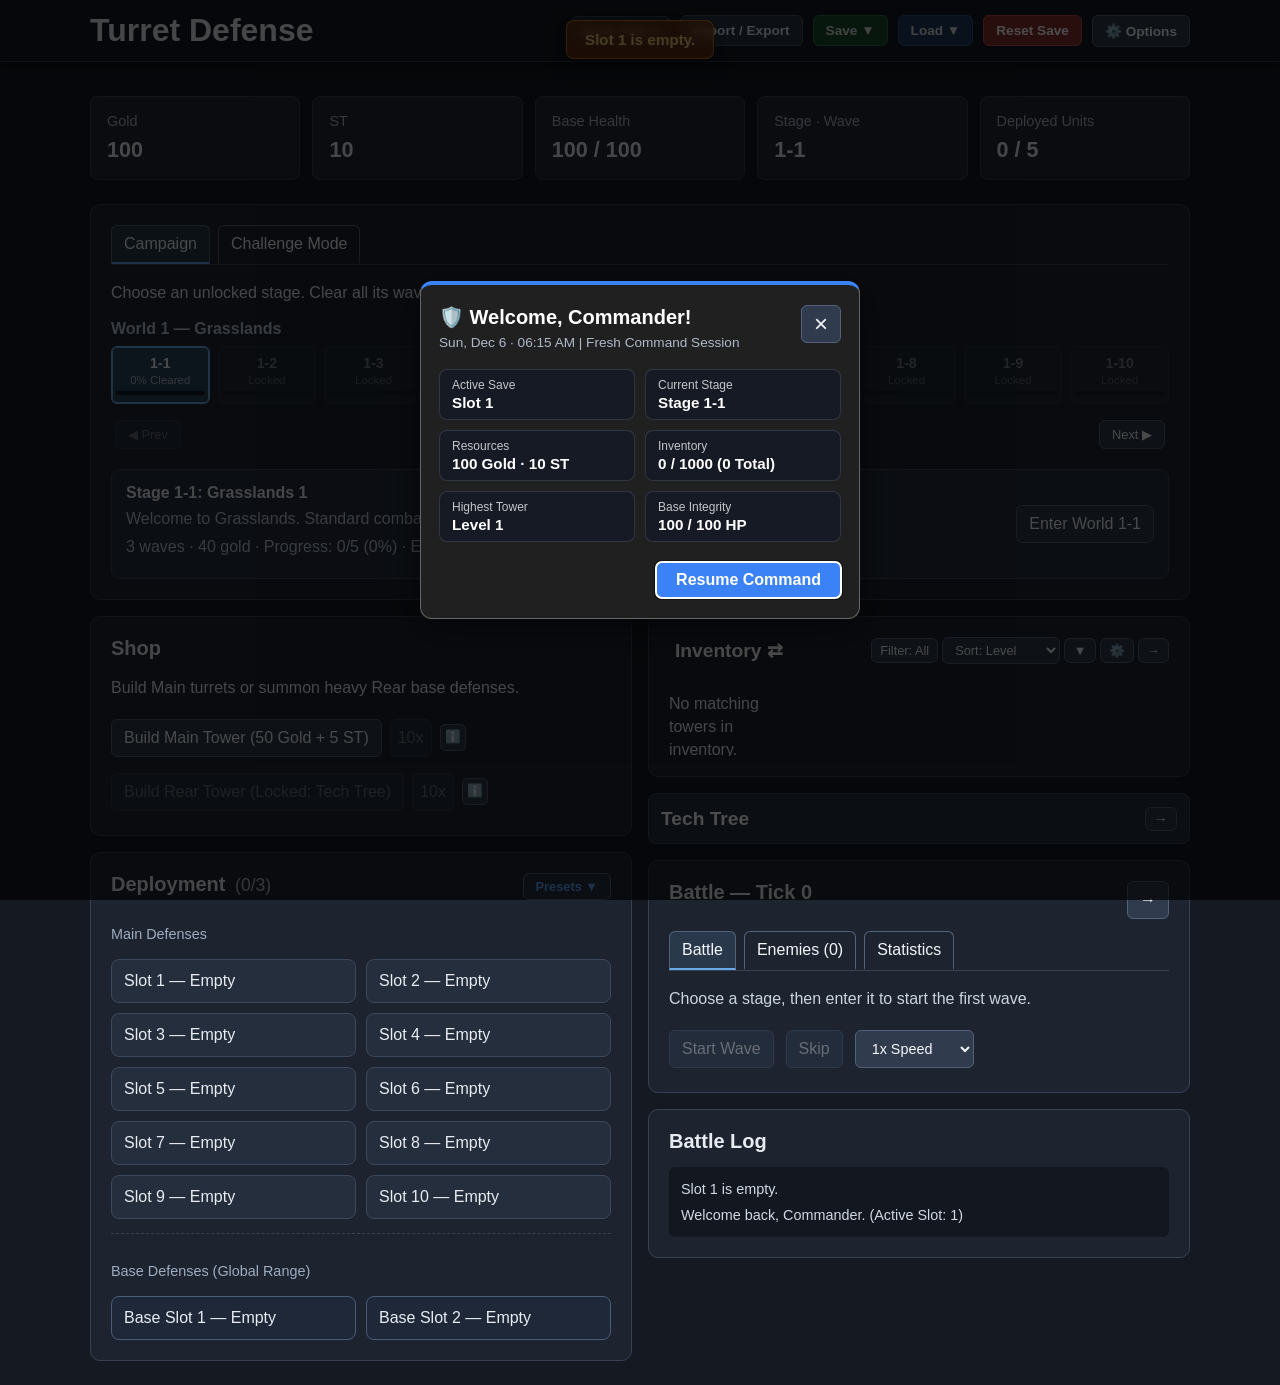
==== commit 4e904d1e: "Add files via upload" ====
--- a/towerdefense/index.html
+++ b/towerdefense/index.html
@@ -11,6 +11,7 @@
     <script src="pool.js" defer></script>
     <script src="enemies.js" defer></script>
     <script src="techTree.js" defer></script>
+    <script src="helpers.js" defer></script>
     <script src="game.js" defer></script>
     <script src="battle.js" defer></script>
     <script src="devTools.js" defer></script>
@@ -549,6 +550,25 @@
       </div>
     </div>
 
+    <!-- Slot Quick-Deploy Modal -->
+    <div id="slot-deploy-overlay" class="popup-overlay hidden">
+      <div class="popup-card slot-deploy-card">
+        <div class="popup-header">
+          <h3 id="slot-deploy-title">Deploy to Main Slot 1</h3>
+          <button id="close-slot-deploy-btn" type="button">✕</button>
+        </div>
+        <div id="slot-deploy-list" class="slot-deploy-list"></div>
+        <div class="slot-deploy-footer">
+          <button id="recall-slot-deploy-btn" type="button" class="hidden">
+            Recall Current
+          </button>
+          <button id="confirm-slot-deploy-btn" type="button" disabled>
+            Confirm Deploy
+          </button>
+        </div>
+      </div>
+    </div>
+
     <!-- Non-Sticky Stats Bar -->
     <header class="stats-header">
       <div class="stats">
@@ -760,9 +780,39 @@
             <div id="tech-tree-content" class="tech-tree-content"></div>
           </section>
           <section class="panel battle-panel">
-            <h2>Battle — Tick <span id="tick-count">0</span></h2>
-
-            <div class="tab-buttons">
+            <div class="battle-header">
+              <h2>Battle — Tick <span id="tick-count">0</span></h2>
+              <div class="battle-header-actions">
+                <button
+                  id="toggle-battle-campaign-btn"
+                  class="battle-focus-only"
+                  type="button"
+                >
+                  🗺️ Campaign ▼
+                </button>
+                <button
+                  id="toggle-battle-deploy-btn"
+                  class="battle-focus-only"
+                  type="button"
+                >
+                  🛡️ Deploy ◀
+                </button>
+                <button
+                  id="toggle-battle-expand-btn"
+                  type="button"
+                  aria-label="Expand Battle"
+                >
+                  →
+                </button>
+              </div>
+            </div>
+
+            <!-- Full-Width Campaign Drawer (Only visible when toggled in Battle Focus) -->
+            <div id="battle-campaign-drawer" class="battle-campaign-drawer hidden">
+              <div id="battle-drawer-campaign-slot"></div>
+            </div>
+
+            <div class="tab-buttons battle-view-tabs">
               <button
                 id="battle-tab-button"
                 class="tab-button active"
@@ -791,50 +841,59 @@
               </button>
             </div>
 
-            <div id="battle-tab" class="tab-content">
-              <p id="enemy-status">
-                Choose a stage, then enter it to start the first wave.
-              </p>
-
-              <div class="battle-controls">
-                <button id="start-wave" type="button" disabled>
-                  Start Wave
-                </button>
-                <button id="skip-battle" type="button" disabled>Skip</button>
-                <select id="speed-select" class="speed-dropdown">
-                  <option value="slowest">Slowest</option>
-                  <option value="0.5">0.5x Speed</option>
-                  <option value="1" selected>1x Speed</option>
-                  <option value="2">2x Speed</option>
-                  <option value="4">4x Speed</option>
-                  <option value="8">8x Speed</option>
-                  <option value="16">16x Speed</option>
-                </select>
-              </div>
-            </div>
-
-            <div id="enemies-tab" class="tab-content" hidden>
-              <div class="enemies-tab-controls">
-                <label for="enemy-sort-select">Sort By: </label>
-                <select id="enemy-sort-select">
-                  <option value="default">Default</option>
-                  <option value="first">First</option>
-                  <option value="last">Last</option>
-                  <option value="strongest">Strongest</option>
-                  <option value="weakest">Weakest</option>
-                  <option value="highest_armor">Armor</option>
-                  <option value="lowest_armor">Light</option>
-                </select>
-              </div>
-
-              <div id="enemy-list" class="enemy-list">
-                <p class="empty-message">No active enemies.</p>
-              </div>
-            </div>
-
-            <div id="stats-tab" class="tab-content" hidden>
-              <div id="stats-list" class="stats-list">
-                <p class="empty-message">No battle statistics yet.</p>
+            <!-- Main Battle Body: Optional Left Mini-Deploy Sidebar + Battle Panes -->
+            <div class="battle-focus-workspace">
+              <aside id="battle-deploy-sidebar" class="battle-deploy-sidebar">
+                <div id="battle-drawer-deploy-slot"></div>
+              </aside>
+
+              <div class="battle-panes-container">
+                <div id="battle-tab" class="tab-content">
+                  <p id="enemy-status">
+                    Choose a stage, then enter it to start the first wave.
+                  </p>
+
+                  <div class="battle-controls">
+                    <button id="start-wave" type="button" disabled>
+                      Start Wave
+                    </button>
+                    <button id="skip-battle" type="button" disabled>Skip</button>
+                    <select id="speed-select" class="speed-dropdown">
+                      <option value="slowest">Slowest</option>
+                      <option value="0.5">0.5x Speed</option>
+                      <option value="1" selected>1x Speed</option>
+                      <option value="2">2x Speed</option>
+                      <option value="4">4x Speed</option>
+                      <option value="8">8x Speed</option>
+                      <option value="16">16x Speed</option>
+                    </select>
+                  </div>
+                </div>
+
+                <div id="enemies-tab" class="tab-content" hidden>
+                  <div class="enemies-tab-controls">
+                    <label for="enemy-sort-select">Sort By: </label>
+                    <select id="enemy-sort-select">
+                      <option value="default">Default</option>
+                      <option value="first">First</option>
+                      <option value="last">Last</option>
+                      <option value="strongest">Strongest</option>
+                      <option value="weakest">Weakest</option>
+                      <option value="highest_armor">Armor</option>
+                      <option value="lowest_armor">Light</option>
+                    </select>
+                  </div>
+
+                  <div id="enemy-list" class="enemy-list">
+                    <p class="empty-message">No active enemies.</p>
+                  </div>
+                </div>
+
+                <div id="stats-tab" class="tab-content" hidden>
+                  <div id="stats-list" class="stats-list">
+                    <p class="empty-message">No battle statistics yet.</p>
+                  </div>
+                </div>
               </div>
             </div>
           </section>
--- a/towerdefense/style.css
+++ b/towerdefense/style.css
@@ -2636,6 +2636,111 @@
    10. BATTLE PANEL & TABS
    ========================================================================== */
 
+/* Normal Mode: Header with right-aligned expand button */
+.battle-header {
+  display: flex;
+  align-items: center;
+  justify-content: space-between;
+  gap: 12px;
+  margin-bottom: 12px;
+}
+
+.battle-header h2 {
+  margin: 0;
+}
+
+.battle-header-actions {
+  display: flex;
+  align-items: center;
+  gap: 8px;
+}
+
+.battle-panel:not(.expanded) .battle-focus-only,
+.battle-panel:not(.expanded) .battle-focus-drawer {
+  display: none;
+}
+
+/* Expanded Mode: Fullscreen Battle Focus */
+.battle-panel.expanded {
+  position: fixed !important;
+  inset: 0 !important;
+  width: 100vw !important;
+  height: 100vh !important;
+  max-width: none !important;
+  z-index: 9999 !important;
+  background: #12161f !important;
+  display: flex !important;
+  flex-direction: column !important;
+  gap: 12px;
+  padding: 20px !important;
+  border-radius: 0 !important;
+}
+
+.battle-panel.expanded .battle-view-tabs {
+  display: none !important;
+}
+
+/* Grid: Top row = persistent controls (#battle-tab), Bottom row = Enemies | Statistics */
+.battle-panel.expanded .battle-panes-container {
+  flex: 1;
+  min-height: 0;
+  display: grid;
+  grid-template-columns: 1.2fr 1fr;
+  grid-template-rows: auto 1fr;
+  gap: 12px 16px;
+}
+
+.battle-panel.expanded #battle-tab {
+  display: flex !important;
+  align-items: center;
+  justify-content: space-between;
+  flex-wrap: wrap;
+  gap: 12px;
+  grid-column: 1 / -1;
+  padding: 8px 12px;
+  background: #1a202c;
+  border: 1px solid #2d3748;
+  border-radius: 8px;
+}
+
+.battle-panel.expanded #battle-tab #enemy-status {
+  margin: 0;
+}
+
+.battle-panel.expanded #enemies-tab,
+.battle-panel.expanded #stats-tab {
+  display: flex !important;
+  flex-direction: column;
+  min-height: 0;
+  background: #1a202c;
+  border: 1px solid #2d3748;
+  border-radius: 8px;
+  padding: 12px;
+}
+
+.battle-panel.expanded .enemy-list,
+.battle-panel.expanded .stats-list {
+  max-height: none;
+  flex: 1;
+  overflow-y: auto;
+}
+
+.battle-focus-drawer {
+  display: grid;
+  grid-template-columns: 1fr 1fr;
+  gap: 12px;
+  max-height: 38vh;
+  overflow-y: auto;
+  padding: 10px;
+  background: #171d28;
+  border: 1px solid #384253;
+  border-radius: 8px;
+}
+
+.battle-focus-drawer.hidden {
+  display: none;
+}
+
 .battle-panel h2 {
   margin-bottom: 14px;
 }
@@ -2709,6 +2814,237 @@
   accent-color: #f59e0b; /* Matches tech accent theme */
   width: 16px;
   height: 16px;
+}
+
+/* ==========================================================================
+   10.1. QUICK DEPLOY
+   ========================================================================== */
+
+/* Normal Mode: Keep workspace transparent */
+.battle-panel:not(.expanded) .battle-focus-only,
+.battle-panel:not(.expanded) .battle-campaign-drawer,
+.battle-panel:not(.expanded) .battle-deploy-sidebar {
+  display: none;
+}
+
+.battle-panel:not(.expanded) .battle-focus-workspace {
+  display: contents;
+}
+
+/* Full-width Campaign Drawer inside Battle Focus */
+.battle-campaign-drawer {
+  width: 100%;
+  max-height: 42vh;
+  overflow-y: auto;
+  padding: 12px;
+  background: #171d28;
+  border: 1px solid #384253;
+  border-radius: 8px;
+}
+
+.battle-campaign-drawer.hidden {
+  display: none;
+}
+
+#battle-campaign-drawer .campaign-panel {
+  padding: 10px 14px;
+}
+
+/* Hide extra labels/details inside expanded Battle Campaign drawer */
+#battle-campaign-drawer .stage-world-label,
+#battle-campaign-drawer #mode-description-text,
+#battle-campaign-drawer #stage-details {
+  display: none;
+}
+
+#battle-campaign-drawer .campaign-tabs {
+  margin-bottom: 8px;
+}
+
+#battle-campaign-drawer .world-pagination {
+  margin-top: 6px;
+  margin-bottom: 4px;
+}
+
+/* Workspace: Left Slide-Out Mini-Deploy + Right Battle Grid */
+.battle-panel.expanded .battle-focus-workspace {
+  flex: 1;
+  min-height: 0;
+  display: flex;
+  gap: 14px;
+}
+
+.battle-deploy-sidebar {
+  width: 240px;
+  flex-shrink: 0;
+  overflow-y: auto;
+  background: #171d28;
+  border: 1px solid #2d3748;
+  border-radius: 8px;
+  padding: 10px;
+  transition: width 0.15s ease, padding 0.15s ease;
+}
+
+.battle-deploy-sidebar.collapsed {
+  width: 0;
+  padding: 0;
+  border: none;
+  overflow: hidden;
+}
+
+/* Super-Mini Deployment Styling inside Battle Focus Sidebar */
+.battle-deploy-sidebar .deployment-panel {
+  border: none !important;
+  padding: 0 !important;
+  background: transparent !important;
+  box-shadow: none !important;
+}
+
+.battle-deploy-sidebar .deployment-header {
+  display: flex;
+  align-items: center;
+  justify-content: space-between;
+  gap: 6px;
+}
+
+.battle-deploy-sidebar .deployment-header h2 {
+  font-size: 0.95rem;
+  white-space: nowrap;
+  margin: 0;
+}
+
+/* Compact Presets inside narrow sidebar */
+.battle-deploy-sidebar #preset-panel {
+  padding: 8px;
+  margin-bottom: 8px;
+}
+
+.battle-deploy-sidebar .preset-list {
+  display: flex;
+  flex-direction: column;
+  gap: 6px;
+}
+
+.battle-deploy-sidebar .preset-group {
+  display: flex;
+  align-items: center;
+  justify-content: space-between;
+  gap: 6px;
+  padding: 4px 6px;
+  background: rgba(30, 41, 59, 0.55);
+  border-radius: 6px;
+}
+
+.battle-deploy-sidebar .preset-label {
+  font-size: 0.8rem;
+  font-weight: 700;
+  min-width: 22px;
+}
+
+.battle-deploy-sidebar .preset-actions {
+  display: grid;
+  grid-template-columns: 1fr 1fr;
+  gap: 4px;
+  flex: 1;
+}
+
+.battle-deploy-sidebar .preset-btn {
+  padding: 4px 6px;
+  font-size: 0.75rem;
+  min-width: 0;
+  width: 100%;
+}
+
+.battle-deploy-sidebar .recall-btn {
+  width: 100%;
+  margin-top: 6px;
+  padding: 5px 8px;
+  font-size: 0.78rem;
+}
+
+/* Vertical Slot Stack in Sidebar */
+.battle-deploy-sidebar .slots {
+  display: flex !important;
+  flex-direction: column !important;
+  gap: 6px !important;
+}
+
+.battle-deploy-sidebar .slot {
+  padding: 6px 8px !important;
+  min-height: 0 !important;
+  display: flex;
+  flex-direction: column;
+  gap: 3px;
+}
+
+.battle-deploy-sidebar .slot strong {
+  font-size: 0.85rem;
+}
+
+/* Hide XP bar, details text, buttons, and range info in Mini-Deploy */
+.battle-deploy-sidebar .slot p,
+.battle-deploy-sidebar .slot .xp-track,
+.battle-deploy-sidebar .slot .slot-buttons,
+.battle-deploy-sidebar .slot .range-info {
+  display: none !important;
+}
+
+/* Only style cooldown badge when shown by JS options (no !important overriding inline display:none) */
+.battle-deploy-sidebar .slot .cooldown-badge {
+  font-size: 0.78rem;
+}
+
+.slot {
+  cursor: pointer;
+}
+
+.slot:hover {
+  border-color: #63b3ed;
+}
+
+/* Slot Quick-Deploy Popup */
+.slot-deploy-card {
+  width: min(460px, 92vw);
+  max-height: 80vh;
+  display: flex;
+  flex-direction: column;
+  gap: 12px;
+}
+
+.slot-deploy-list {
+  display: flex;
+  flex-direction: column;
+  gap: 8px;
+  max-height: 45vh;
+  overflow-y: auto;
+}
+
+.slot-deploy-option {
+  display: flex;
+  justify-content: space-between;
+  align-items: center;
+  padding: 10px 12px;
+  background: #1a202c;
+  border: 1px solid #2d3748;
+  border-radius: 6px;
+  cursor: pointer;
+  text-align: left;
+}
+
+.slot-deploy-option.selected {
+  border-color: #63b3ed;
+  background: #233146;
+}
+
+.slot-deploy-footer {
+  display: flex;
+  justify-content: flex-end;
+  gap: 8px;
+}
+
+.slot strong + .cooldown-badge {
+  margin-top: -4px;
+  margin-bottom: -4px;
 }
 
 /* ==========================================================================
